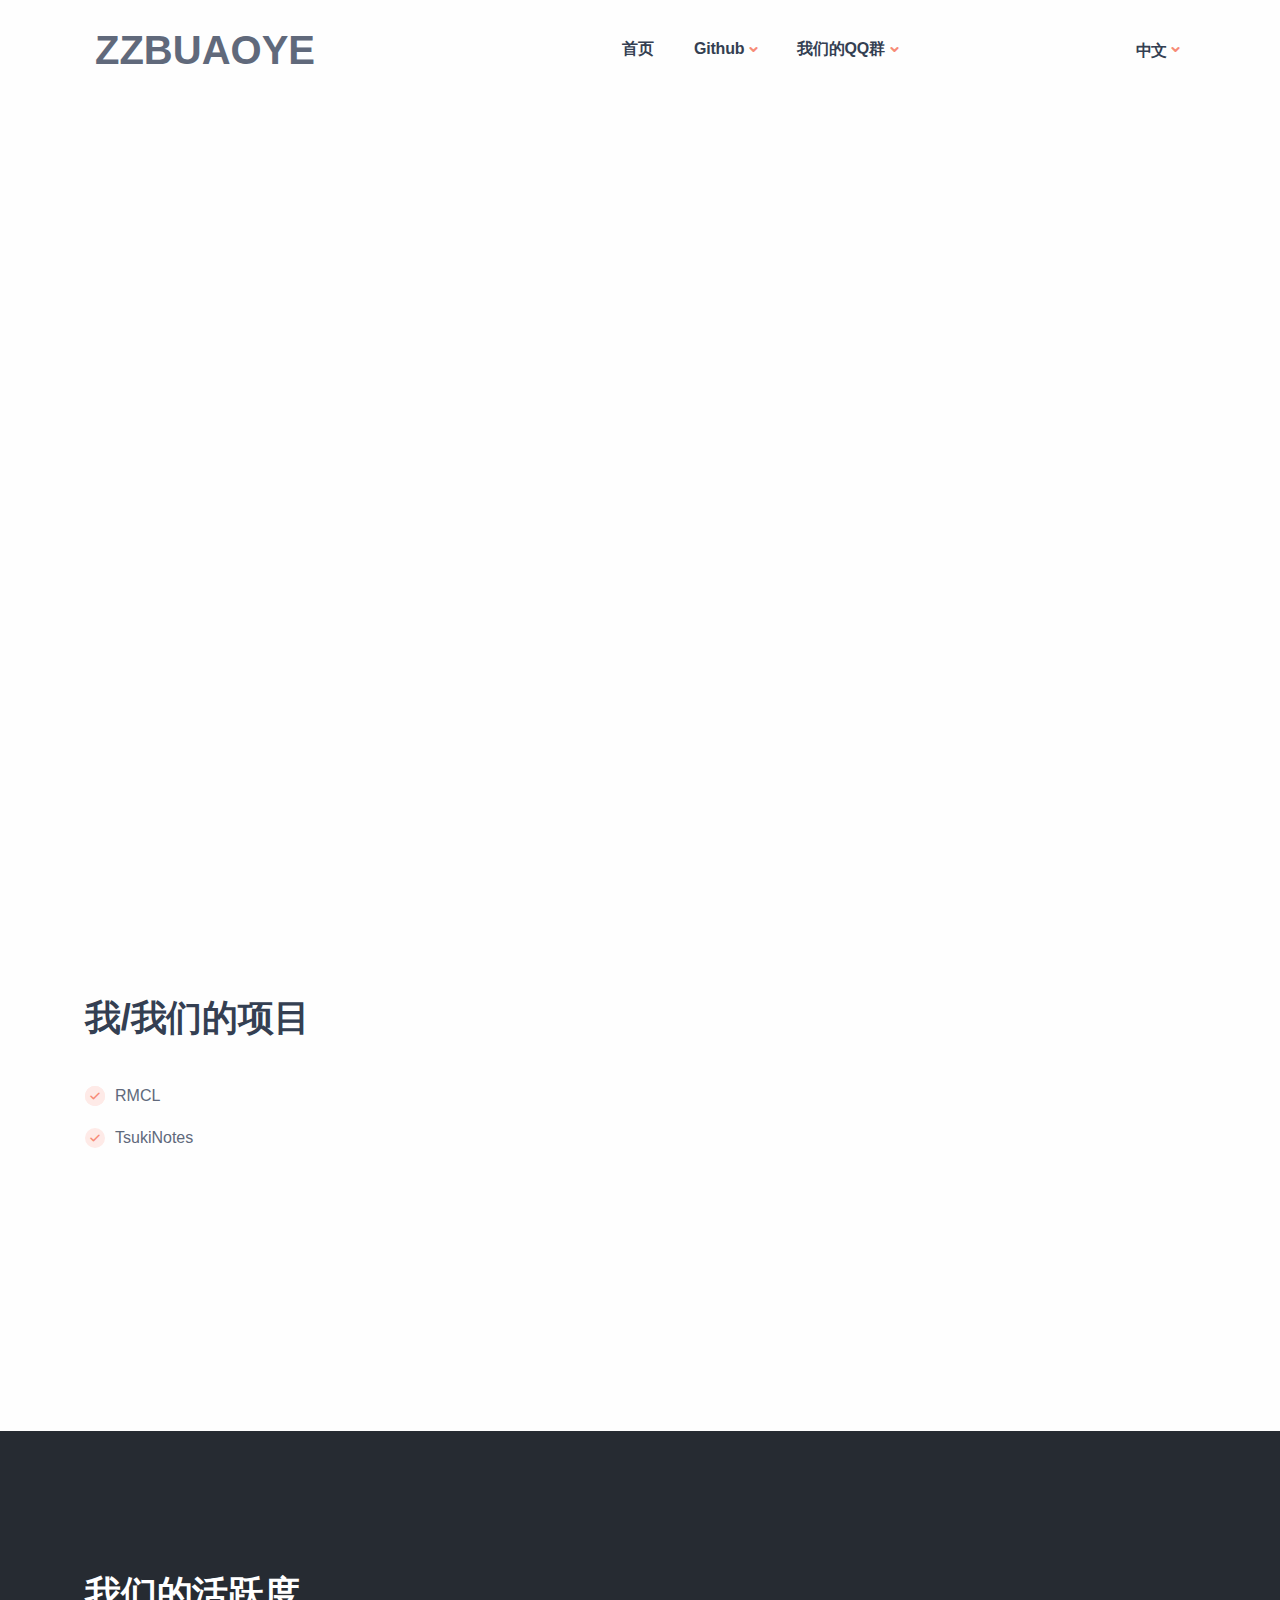
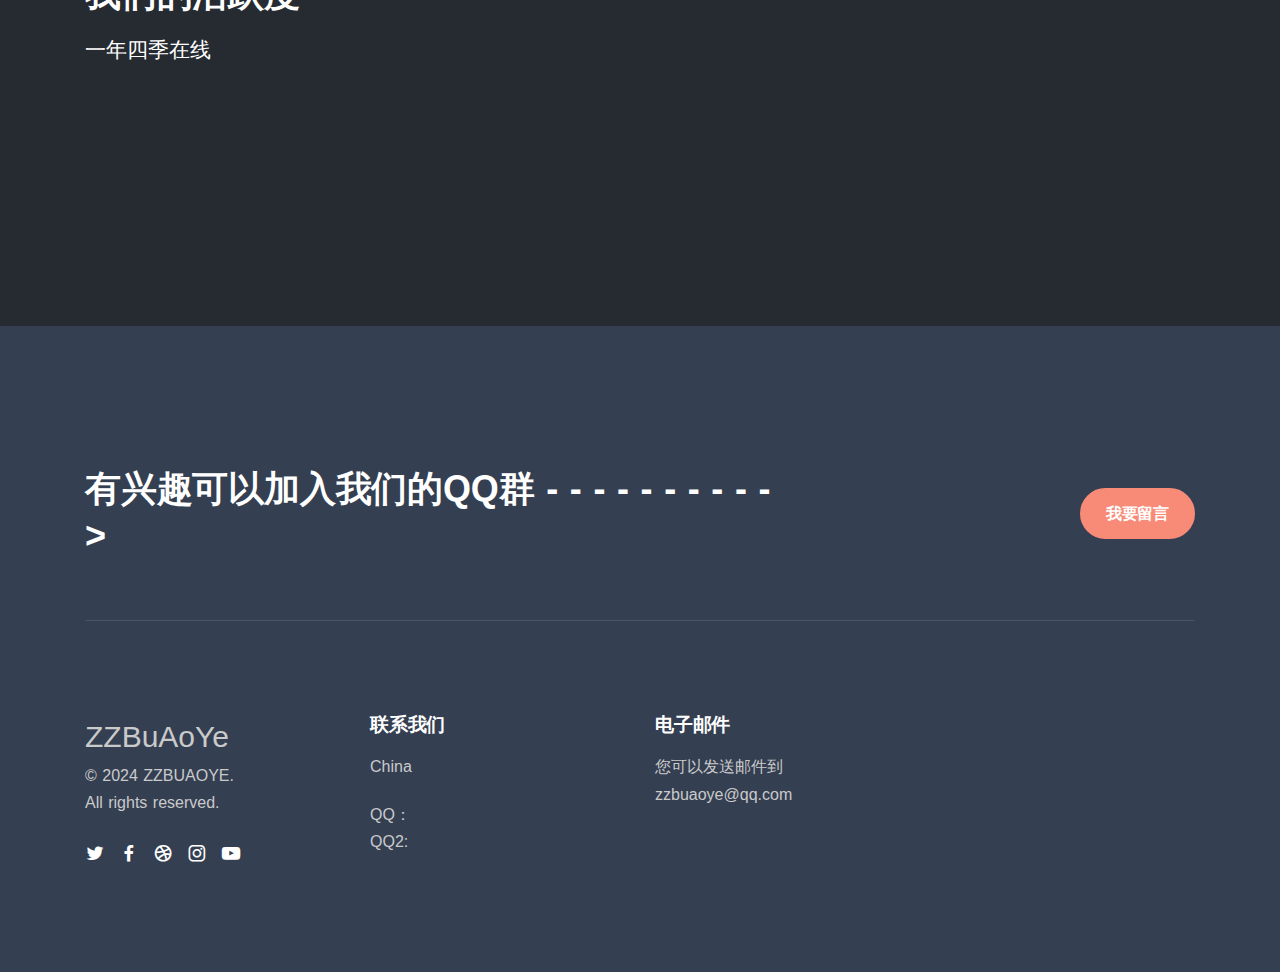
==== index.html @ 54d49809 "更新 index.html" ====
<!DOCTYPE html><html lang='en'><head><meta charset='utf-8'><title>ZZBuAoYe</title></head><body><div><style>* { box-sizing: border-box; } body {margin: 0;}#ifbse1{font-size:40px;}*{box-sizing:border-box;}body{margin-top:0px;margin-right:0px;margin-bottom:0px;margin-left:0px;font-family:-apple-system, BlinkMacSystemFont, "Helvetica Neue", Helvetica, Roboto, Arial, "PingFang SC", "Hiragino Sans GB", "Microsoft Yahei", "Microsoft Jhenghei", sans-serif;}.logo path{pointer-events:none;fill:none;stroke-linecap:round;stroke-width:7;stroke:rgb(255, 255, 255);}.wechat-group img{max-width:220px;height:auto;border-top-left-radius:8px;border-top-right-radius:8px;border-bottom-right-radius:8px;border-bottom-left-radius:8px;margin-top:0px;margin-right:auto;margin-bottom:0px;margin-left:auto;width:100%;}.welcome-img img{width:100%;}.c50695{padding:10px;}.c52320{padding:10px;}.c52478{font-size:30px;}</style><div><link rel="preload" href="fonts/Unicons.woff2" as="font" type="font/woff2" crossorigin=""/><nav id="sticky-navbar" class="navbar navbar-expand-lg center-nav transparent navbar-light navbar-clone fixed"><!-- /.container --></nav><link rel="stylesheet" href="css/plugins.css"/><link rel="stylesheet" href="css/style.css"/><link rel="stylesheet" href="css/orange.css"/><link rel="preload" href="css/thicccboi.css" as="style"/><div class="content-wrapper"><header class="wrapper bg-light"><nav class="navbar navbar-expand-lg center-nav transparent navbar-light"><div class="container flex-lg-row flex-nowrap align-items-center"><div id="ij0fgn" class="c50695"><b><span id="ifbse1">ZZBUAOYE</span></b></div><div class="navbar-brand w-100"><a href="https://htmlpage.cn"></a></div><div class="navbar-collapse offcanvas offcanvas-nav offcanvas-start"><div class="offcanvas-header d-lg-none"><h3 class="text-white fs-30 mb-0">HTMLPAGE.CN</h3><button type="button" data-bs-dismiss="offcanvas" aria-label="Close" class="btn-close btn-close-white">Send</button></div><div class="offcanvas-body ms-lg-auto d-flex flex-column h-100"><ul class="navbar-nav"><li class="nav-item"><a href="https://rmcl.zzbuaoye.us.kg" class="nav-link">首页</a></li><li class="nav-item dropdown"><a href="#" data-bs-toggle="dropdown" class="nav-link dropdown-toggle">Github</a><ul class="dropdown-menu"><li class="dropdown dropdown-submenu dropend"></li><li class="dropdown dropdown-submenu dropend"></li><li class="nav-item"><a href="https://github.com/buaoyezz/" target="_blank" class="dropdown-item">去我的主页</a></li></ul></li><li class="nav-item dropdown"></li><li class="nav-item dropdown"><a href="#" data-bs-toggle="dropdown" class="nav-link dropdown-toggle">我们的QQ群</a><ul class="dropdown-menu"><li class="nav-item"><a href="./qq.e" class="dropdown-item">没建</a></li><li class="nav-item"><a href="./blog2.html" class="dropdown-item">QQ2【没建】</a></li><li class="dropdown dropdown-submenu dropend"></li></ul></li></ul><!-- /.navbar-nav --><div class="offcanvas-footer d-lg-none"><div><a href="" class="link-inverse"></a><br/> <br/><nav class="nav social social-white mt-4"><a href="#"><i class="uil uil-twitter"></i></a><a href="#"><i class="uil uil-facebook-f"></i></a><a href="#"><i class="uil uil-dribbble"></i></a><a href="#"><i class="uil uil-instagram"></i></a><a href="#"><i class="uil uil-youtube"></i></a></nav><!-- /.social --></div></div><!-- /.offcanvas-footer --></div><!-- /.offcanvas-body --></div><!-- /.navbar-collapse --><div class="navbar-other w-100 d-flex ms-auto"><ul class="navbar-nav flex-row align-items-center ms-auto"><li class="nav-item dropdown language-select text-uppercase"><a href="#" role="button" data-bs-toggle="dropdown" aria-haspopup="true" aria-expanded="false" class="nav-link dropdown-item dropdown-toggle">中文</a></li><li class="nav-item d-none d-md-block"></li></ul><!-- /.navbar-nav --></div><!-- /.navbar-other --></div><!-- /.container --></nav><!-- /.navbar --></header><!-- /header --><section class="wrapper bg-light"><div class="container pt-11 pt-md-13 pb-11 pb-md-19 pb-lg-22 text-center"><div class="row"><div data-cues="slideInDown" data-group="page-title" class="col-lg-8 col-xl-7 col-xxl-6 mx-auto"><h1 class="display-1 fs-60 mb-4 px-md-15 px-lg-0"><span class="underline-3 style-3 primary">ZZBuAoYe</span></h1><p class="lead fs-24 lh-sm mb-7 mx-md-13 mx-lg-10">Powered By ZZBuAoYe</p><div><a href="" class="btn btn-lg btn-primary rounded mb-5">Get Start</a></div><a href="https://rmcl.zzbuaoye.us.kg/rmcl/" class="btn btn-lg btn-primary rounded mb-5">前往RMCL官网</a></div><!-- /column --></div><div class="row"><div class="col-md-10 col-lg-8 col-xl-7 col-xxl-6 mx-auto text-center"><h3 class="display-4 text-white mb-10"></h3></div><!-- /column --></div><!-- /.row --></div><section class="wrapper bg-dark"><!-- /.container --></section><!-- /.container --></section><!-- /section --><!-- /section --><section class="wrapper bg-light"><div class="container py-14 py-md-17"><div class="row gx-lg-8 gx-xl-12 gy-10 align-items-center mb-14 mb-md-17"><div class="col-lg-6 order-lg-2"><div class="row gx-md-5 gy-5 position-relative"><div class="col-5"></div><!-- /column --><div class="col-7"></div><!-- /column --></div><!-- /.row --></div><!--/column --><div class="col-lg-6"><h3 class="display-4 mb-5">我/我们的项目</h3><p class="mb-5"></p><div class="row gy-3"><div class="col-xl-6"><ul class="icon-list bullet-bg bullet-soft-primary mb-0"><li><span><i class="uil uil-check"></i></span><span></span></li><div class="col-xl-6"><ul class="icon-list bullet-bg bullet-soft-primary mb-0"><li><span><i class="uil uil-check"></i></span></li><li class="mt-3"><span><i class="uil uil-check"></i></span><span>RMCL</span></li></ul></div><li class="mt-3"><span><i class="uil uil-check"></i></span><span>TsukiNotes</span></li></ul></div><!--/column --><!--/column --></div><!--/.row --></div><!--/column --></div><!--/.row --><!--/.row --></div><!-- /.container --></section><!-- /section --><section class="wrapper bg-dark"><div class="container py-14 pt-md-17 pb-md-21"><div class="row gx-lg-8 gx-xl-12 gy-10 gy-lg-0 mb-2 text-white align-items-center"><div class="col-lg-4"><h3 class="display-4 text-white mb-3 pe-xxl-15">我们的活跃度</h3><p class="lead fs-lg mb-0 pe-xxl-10">一年四季在线</p></div><!-- /column --><div class="col-lg-8 mt-lg-2"><!--/.row --></div><!-- /column --></div><!-- /.row --></div><!-- /.container --></section><!-- /section --><section class="wrapper bg-light"><!-- /.container --></section><!-- /section --></div><!-- /.content-wrapper --><footer class="bg-navy text-inverse"><div class="container pt-15 pt-md-17 pb-13 pb-md-15"><div class="d-lg-flex flex-row align-items-lg-center"><h3 class="display-4 mb-6 mb-lg-0 pe-lg-20 pe-xl-22 pe-xxl-25 text-white">有兴趣可以加入我们的QQ群 - - - - - - - - - - &gt;</h3><a href="#" class="btn btn-primary rounded-pill mb-0 text-nowrap">我要留言</a></div><!--/div --><hr class="mt-11 mb-12"/><div id="iqai4n" class="c52320"><b></b></div><div class="row gy-6 gy-lg-0"><div class="col-md-4 col-lg-3"><span class="c52478">ZZBuAoYe</span><div class="widget"><p class="mb-4">© 2024 ZZBUAOYE.<br class="d-none d-lg-block"/>All rights reserved.</p><nav class="nav social social-white"><a href="#"><i class="uil uil-twitter"></i></a><a href="#"><i class="uil uil-facebook-f"></i></a><a href="#"><i class="uil uil-dribbble"></i></a><a href="#"><i class="uil uil-instagram"></i></a><a href="#"><i class="uil uil-youtube"></i></a></nav><!-- /.social --></div><!-- /.widget --></div><!-- /column --><div class="col-md-4 col-lg-3"><div class="widget"><h4 class="widget-title text-white mb-3">联系我们</h4><address class="pe-xl-15 pe-xxl-17">China</address>QQ：<br/>QQ2:</div><!-- /.widget --></div><!-- /column --><!-- /column --><div class="col-md-12 col-lg-3"><div class="widget"><h4 class="widget-title text-white mb-3">电子邮件</h4><p class="mb-5">您可以发送邮件到zzbuaoye@qq.com<br/></p><!-- /.newsletter-wrapper --></div><!-- /.widget --></div><!-- /column --></div><!--/.row --></div><!-- /.container --></footer><script src="js/plugins.js"></script><script src="js/theme.js"></script></div></div></body></html>
---- css/plugins.css ----
@charset "UTF-8";/*!
 * animate.css - https://animate.style/
 * Version - 4.1.1
 * Licensed under the MIT license - http://opensource.org/licenses/MIT
 *
 * Copyright (c) 2020 Animate.css
 */:root{--animate-duration:1s;--animate-delay:1s;--animate-repeat:1}.animate__animated{-webkit-animation-duration:1s;animation-duration:1s;-webkit-animation-duration:var(--animate-duration);animation-duration:var(--animate-duration);-webkit-animation-fill-mode:both;animation-fill-mode:both}.animate__animated.animate__infinite{-webkit-animation-iteration-count:infinite;animation-iteration-count:infinite}.animate__animated.animate__repeat-1{-webkit-animation-iteration-count:1;animation-iteration-count:1;-webkit-animation-iteration-count:var(--animate-repeat);animation-iteration-count:var(--animate-repeat)}.animate__animated.animate__repeat-2{-webkit-animation-iteration-count:2;animation-iteration-count:2;-webkit-animation-iteration-count:calc(var(--animate-repeat)*2);animation-iteration-count:calc(var(--animate-repeat)*2)}.animate__animated.animate__repeat-3{-webkit-animation-iteration-count:3;animation-iteration-count:3;-webkit-animation-iteration-count:calc(var(--animate-repeat)*3);animation-iteration-count:calc(var(--animate-repeat)*3)}.animate__animated.animate__delay-1s{-webkit-animation-delay:1s;animation-delay:1s;-webkit-animation-delay:var(--animate-delay);animation-delay:var(--animate-delay)}.animate__animated.animate__delay-2s{-webkit-animation-delay:2s;animation-delay:2s;-webkit-animation-delay:calc(var(--animate-delay)*2);animation-delay:calc(var(--animate-delay)*2)}.animate__animated.animate__delay-3s{-webkit-animation-delay:3s;animation-delay:3s;-webkit-animation-delay:calc(var(--animate-delay)*3);animation-delay:calc(var(--animate-delay)*3)}.animate__animated.animate__delay-4s{-webkit-animation-delay:4s;animation-delay:4s;-webkit-animation-delay:calc(var(--animate-delay)*4);animation-delay:calc(var(--animate-delay)*4)}.animate__animated.animate__delay-5s{-webkit-animation-delay:5s;animation-delay:5s;-webkit-animation-delay:calc(var(--animate-delay)*5);animation-delay:calc(var(--animate-delay)*5)}.animate__animated.animate__faster{-webkit-animation-duration:.5s;animation-duration:.5s;-webkit-animation-duration:calc(var(--animate-duration)/2);animation-duration:calc(var(--animate-duration)/2)}.animate__animated.animate__fast{-webkit-animation-duration:.8s;animation-duration:.8s;-webkit-animation-duration:calc(var(--animate-duration)*.8);animation-duration:calc(var(--animate-duration)*.8)}.animate__animated.animate__slow{-webkit-animation-duration:2s;animation-duration:2s;-webkit-animation-duration:calc(var(--animate-duration)*2);animation-duration:calc(var(--animate-duration)*2)}.animate__animated.animate__slower{-webkit-animation-duration:3s;animation-duration:3s;-webkit-animation-duration:calc(var(--animate-duration)*3);animation-duration:calc(var(--animate-duration)*3)}@media (prefers-reduced-motion:reduce),print{.animate__animated{-webkit-animation-duration:1ms!important;animation-duration:1ms!important;-webkit-transition-duration:1ms!important;transition-duration:1ms!important;-webkit-animation-iteration-count:1!important;animation-iteration-count:1!important}.animate__animated[class*=Out]{opacity:0}}@-webkit-keyframes bounce{0%,20%,53%,to{-webkit-animation-timing-function:cubic-bezier(.215,.61,.355,1);animation-timing-function:cubic-bezier(.215,.61,.355,1);-webkit-transform:translateZ(0);transform:translateZ(0)}40%,43%{-webkit-animation-timing-function:cubic-bezier(.755,.05,.855,.06);animation-timing-function:cubic-bezier(.755,.05,.855,.06);-webkit-transform:translate3d(0,-30px,0) scaleY(1.1);transform:translate3d(0,-30px,0) scaleY(1.1)}70%{-webkit-animation-timing-function:cubic-bezier(.755,.05,.855,.06);animation-timing-function:cubic-bezier(.755,.05,.855,.06);-webkit-transform:translate3d(0,-15px,0) scaleY(1.05);transform:translate3d(0,-15px,0) scaleY(1.05)}80%{-webkit-transition-timing-function:cubic-bezier(.215,.61,.355,1);transition-timing-function:cubic-bezier(.215,.61,.355,1);-webkit-transform:translateZ(0) scaleY(.95);transform:translateZ(0) scaleY(.95)}90%{-webkit-transform:translate3d(0,-4px,0) scaleY(1.02);transform:translate3d(0,-4px,0) scaleY(1.02)}}@keyframes bounce{0%,20%,53%,to{-webkit-animation-timing-function:cubic-bezier(.215,.61,.355,1);animation-timing-function:cubic-bezier(.215,.61,.355,1);-webkit-transform:translateZ(0);transform:translateZ(0)}40%,43%{-webkit-animation-timing-function:cubic-bezier(.755,.05,.855,.06);animation-timing-function:cubic-bezier(.755,.05,.855,.06);-webkit-transform:translate3d(0,-30px,0) scaleY(1.1);transform:translate3d(0,-30px,0) scaleY(1.1)}70%{-webkit-animation-timing-function:cubic-bezier(.755,.05,.855,.06);animation-timing-function:cubic-bezier(.755,.05,.855,.06);-webkit-transform:translate3d(0,-15px,0) scaleY(1.05);transform:translate3d(0,-15px,0) scaleY(1.05)}80%{-webkit-transition-timing-function:cubic-bezier(.215,.61,.355,1);transition-timing-function:cubic-bezier(.215,.61,.355,1);-webkit-transform:translateZ(0) scaleY(.95);transform:translateZ(0) scaleY(.95)}90%{-webkit-transform:translate3d(0,-4px,0) scaleY(1.02);transform:translate3d(0,-4px,0) scaleY(1.02)}}.animate__bounce{-webkit-animation-name:bounce;animation-name:bounce;-webkit-transform-origin:center bottom;transform-origin:center bottom}@-webkit-keyframes flash{0%,50%,to{opacity:1}25%,75%{opacity:0}}@keyframes flash{0%,50%,to{opacity:1}25%,75%{opacity:0}}.animate__flash{-webkit-animation-name:flash;animation-name:flash}@-webkit-keyframes pulse{0%{-webkit-transform:scaleX(1);transform:scaleX(1)}50%{-webkit-transform:scale3d(1.05,1.05,1.05);transform:scale3d(1.05,1.05,1.05)}to{-webkit-transform:scaleX(1);transform:scaleX(1)}}@keyframes pulse{0%{-webkit-transform:scaleX(1);transform:scaleX(1)}50%{-webkit-transform:scale3d(1.05,1.05,1.05);transform:scale3d(1.05,1.05,1.05)}to{-webkit-transform:scaleX(1);transform:scaleX(1)}}.animate__pulse{-webkit-animation-name:pulse;animation-name:pulse;-webkit-animation-timing-function:ease-in-out;animation-timing-function:ease-in-out}@-webkit-keyframes rubberBand{0%{-webkit-transform:scaleX(1);transform:scaleX(1)}30%{-webkit-transform:scale3d(1.25,.75,1);transform:scale3d(1.25,.75,1)}40%{-webkit-transform:scale3d(.75,1.25,1);transform:scale3d(.75,1.25,1)}50%{-webkit-transform:scale3d(1.15,.85,1);transform:scale3d(1.15,.85,1)}65%{-webkit-transform:scale3d(.95,1.05,1);transform:scale3d(.95,1.05,1)}75%{-webkit-transform:scale3d(1.05,.95,1);transform:scale3d(1.05,.95,1)}to{-webkit-transform:scaleX(1);transform:scaleX(1)}}@keyframes rubberBand{0%{-webkit-transform:scaleX(1);transform:scaleX(1)}30%{-webkit-transform:scale3d(1.25,.75,1);transform:scale3d(1.25,.75,1)}40%{-webkit-transform:scale3d(.75,1.25,1);transform:scale3d(.75,1.25,1)}50%{-webkit-transform:scale3d(1.15,.85,1);transform:scale3d(1.15,.85,1)}65%{-webkit-transform:scale3d(.95,1.05,1);transform:scale3d(.95,1.05,1)}75%{-webkit-transform:scale3d(1.05,.95,1);transform:scale3d(1.05,.95,1)}to{-webkit-transform:scaleX(1);transform:scaleX(1)}}.animate__rubberBand{-webkit-animation-name:rubberBand;animation-name:rubberBand}@-webkit-keyframes shakeX{0%,to{-webkit-transform:translateZ(0);transform:translateZ(0)}10%,30%,50%,70%,90%{-webkit-transform:translate3d(-10px,0,0);transform:translate3d(-10px,0,0)}20%,40%,60%,80%{-webkit-transform:translate3d(10px,0,0);transform:translate3d(10px,0,0)}}@keyframes shakeX{0%,to{-webkit-transform:translateZ(0);transform:translateZ(0)}10%,30%,50%,70%,90%{-webkit-transform:translate3d(-10px,0,0);transform:translate3d(-10px,0,0)}20%,40%,60%,80%{-webkit-transform:translate3d(10px,0,0);transform:translate3d(10px,0,0)}}.animate__shakeX{-webkit-animation-name:shakeX;animation-name:shakeX}@-webkit-keyframes shakeY{0%,to{-webkit-transform:translateZ(0);transform:translateZ(0)}10%,30%,50%,70%,90%{-webkit-transform:translate3d(0,-10px,0);transform:translate3d(0,-10px,0)}20%,40%,60%,80%{-webkit-transform:translate3d(0,10px,0);transform:translate3d(0,10px,0)}}@keyframes shakeY{0%,to{-webkit-transform:translateZ(0);transform:translateZ(0)}10%,30%,50%,70%,90%{-webkit-transform:translate3d(0,-10px,0);transform:translate3d(0,-10px,0)}20%,40%,60%,80%{-webkit-transform:translate3d(0,10px,0);transform:translate3d(0,10px,0)}}.animate__shakeY{-webkit-animation-name:shakeY;animation-name:shakeY}@-webkit-keyframes headShake{0%{-webkit-transform:translateX(0);transform:translateX(0)}6.5%{-webkit-transform:translateX(-6px) rotateY(-9deg);transform:translateX(-6px) rotateY(-9deg)}18.5%{-webkit-transform:translateX(5px) rotateY(7deg);transform:translateX(5px) rotateY(7deg)}31.5%{-webkit-transform:translateX(-3px) rotateY(-5deg);transform:translateX(-3px) rotateY(-5deg)}43.5%{-webkit-transform:translateX(2px) rotateY(3deg);transform:translateX(2px) rotateY(3deg)}50%{-webkit-transform:translateX(0);transform:translateX(0)}}@keyframes headShake{0%{-webkit-transform:translateX(0);transform:translateX(0)}6.5%{-webkit-transform:translateX(-6px) rotateY(-9deg);transform:translateX(-6px) rotateY(-9deg)}18.5%{-webkit-transform:translateX(5px) rotateY(7deg);transform:translateX(5px) rotateY(7deg)}31.5%{-webkit-transform:translateX(-3px) rotateY(-5deg);transform:translateX(-3px) rotateY(-5deg)}43.5%{-webkit-transform:translateX(2px) rotateY(3deg);transform:translateX(2px) rotateY(3deg)}50%{-webkit-transform:translateX(0);transform:translateX(0)}}.animate__headShake{-webkit-animation-timing-function:ease-in-out;animation-timing-function:ease-in-out;-webkit-animation-name:headShake;animation-name:headShake}@-webkit-keyframes swing{20%{-webkit-transform:rotate(15deg);transform:rotate(15deg)}40%{-webkit-transform:rotate(-10deg);transform:rotate(-10deg)}60%{-webkit-transform:rotate(5deg);transform:rotate(5deg)}80%{-webkit-transform:rotate(-5deg);transform:rotate(-5deg)}to{-webkit-transform:rotate(0);transform:rotate(0)}}@keyframes swing{20%{-webkit-transform:rotate(15deg);transform:rotate(15deg)}40%{-webkit-transform:rotate(-10deg);transform:rotate(-10deg)}60%{-webkit-transform:rotate(5deg);transform:rotate(5deg)}80%{-webkit-transform:rotate(-5deg);transform:rotate(-5deg)}to{-webkit-transform:rotate(0);transform:rotate(0)}}.animate__swing{-webkit-transform-origin:top center;transform-origin:top center;-webkit-animation-name:swing;animation-name:swing}@-webkit-keyframes tada{0%{-webkit-transform:scaleX(1);transform:scaleX(1)}10%,20%{-webkit-transform:scale3d(.9,.9,.9) rotate(-3deg);transform:scale3d(.9,.9,.9) rotate(-3deg)}30%,50%,70%,90%{-webkit-transform:scale3d(1.1,1.1,1.1) rotate(3deg);transform:scale3d(1.1,1.1,1.1) rotate(3deg)}40%,60%,80%{-webkit-transform:scale3d(1.1,1.1,1.1) rotate(-3deg);transform:scale3d(1.1,1.1,1.1) rotate(-3deg)}to{-webkit-transform:scaleX(1);transform:scaleX(1)}}@keyframes tada{0%{-webkit-transform:scaleX(1);transform:scaleX(1)}10%,20%{-webkit-transform:scale3d(.9,.9,.9) rotate(-3deg);transform:scale3d(.9,.9,.9) rotate(-3deg)}30%,50%,70%,90%{-webkit-transform:scale3d(1.1,1.1,1.1) rotate(3deg);transform:scale3d(1.1,1.1,1.1) rotate(3deg)}40%,60%,80%{-webkit-transform:scale3d(1.1,1.1,1.1) rotate(-3deg);transform:scale3d(1.1,1.1,1.1) rotate(-3deg)}to{-webkit-transform:scaleX(1);transform:scaleX(1)}}.animate__tada{-webkit-animation-name:tada;animation-name:tada}@-webkit-keyframes wobble{0%{-webkit-transform:translateZ(0);transform:translateZ(0)}15%{-webkit-transform:translate3d(-25%,0,0) rotate(-5deg);transform:translate3d(-25%,0,0) rotate(-5deg)}30%{-webkit-transform:translate3d(20%,0,0) rotate(3deg);transform:translate3d(20%,0,0) rotate(3deg)}45%{-webkit-transform:translate3d(-15%,0,0) rotate(-3deg);transform:translate3d(-15%,0,0) rotate(-3deg)}60%{-webkit-transform:translate3d(10%,0,0) rotate(2deg);transform:translate3d(10%,0,0) rotate(2deg)}75%{-webkit-transform:translate3d(-5%,0,0) rotate(-1deg);transform:translate3d(-5%,0,0) rotate(-1deg)}to{-webkit-transform:translateZ(0);transform:translateZ(0)}}@keyframes wobble{0%{-webkit-transform:translateZ(0);transform:translateZ(0)}15%{-webkit-transform:translate3d(-25%,0,0) rotate(-5deg);transform:translate3d(-25%,0,0) rotate(-5deg)}30%{-webkit-transform:translate3d(20%,0,0) rotate(3deg);transform:translate3d(20%,0,0) rotate(3deg)}45%{-webkit-transform:translate3d(-15%,0,0) rotate(-3deg);transform:translate3d(-15%,0,0) rotate(-3deg)}60%{-webkit-transform:translate3d(10%,0,0) rotate(2deg);transform:translate3d(10%,0,0) rotate(2deg)}75%{-webkit-transform:translate3d(-5%,0,0) rotate(-1deg);transform:translate3d(-5%,0,0) rotate(-1deg)}to{-webkit-transform:translateZ(0);transform:translateZ(0)}}.animate__wobble{-webkit-animation-name:wobble;animation-name:wobble}@-webkit-keyframes jello{0%,11.1%,to{-webkit-transform:translateZ(0);transform:translateZ(0)}22.2%{-webkit-transform:skewX(-12.5deg) skewY(-12.5deg);transform:skewX(-12.5deg) skewY(-12.5deg)}33.3%{-webkit-transform:skewX(6.25deg) skewY(6.25deg);transform:skewX(6.25deg) skewY(6.25deg)}44.4%{-webkit-transform:skewX(-3.125deg) skewY(-3.125deg);transform:skewX(-3.125deg) skewY(-3.125deg)}55.5%{-webkit-transform:skewX(1.5625deg) skewY(1.5625deg);transform:skewX(1.5625deg) skewY(1.5625deg)}66.6%{-webkit-transform:skewX(-.78125deg) skewY(-.78125deg);transform:skewX(-.78125deg) skewY(-.78125deg)}77.7%{-webkit-transform:skewX(.390625deg) skewY(.390625deg);transform:skewX(.390625deg) skewY(.390625deg)}88.8%{-webkit-transform:skewX(-.1953125deg) skewY(-.1953125deg);transform:skewX(-.1953125deg) skewY(-.1953125deg)}}@keyframes jello{0%,11.1%,to{-webkit-transform:translateZ(0);transform:translateZ(0)}22.2%{-webkit-transform:skewX(-12.5deg) skewY(-12.5deg);transform:skewX(-12.5deg) skewY(-12.5deg)}33.3%{-webkit-transform:skewX(6.25deg) skewY(6.25deg);transform:skewX(6.25deg) skewY(6.25deg)}44.4%{-webkit-transform:skewX(-3.125deg) skewY(-3.125deg);transform:skewX(-3.125deg) skewY(-3.125deg)}55.5%{-webkit-transform:skewX(1.5625deg) skewY(1.5625deg);transform:skewX(1.5625deg) skewY(1.5625deg)}66.6%{-webkit-transform:skewX(-.78125deg) skewY(-.78125deg);transform:skewX(-.78125deg) skewY(-.78125deg)}77.7%{-webkit-transform:skewX(.390625deg) skewY(.390625deg);transform:skewX(.390625deg) skewY(.390625deg)}88.8%{-webkit-transform:skewX(-.1953125deg) skewY(-.1953125deg);transform:skewX(-.1953125deg) skewY(-.1953125deg)}}.animate__jello{-webkit-animation-name:jello;animation-name:jello;-webkit-transform-origin:center;transform-origin:center}@-webkit-keyframes heartBeat{0%{-webkit-transform:scale(1);transform:scale(1)}14%{-webkit-transform:scale(1.3);transform:scale(1.3)}28%{-webkit-transform:scale(1);transform:scale(1)}42%{-webkit-transform:scale(1.3);transform:scale(1.3)}70%{-webkit-transform:scale(1);transform:scale(1)}}@keyframes heartBeat{0%{-webkit-transform:scale(1);transform:scale(1)}14%{-webkit-transform:scale(1.3);transform:scale(1.3)}28%{-webkit-transform:scale(1);transform:scale(1)}42%{-webkit-transform:scale(1.3);transform:scale(1.3)}70%{-webkit-transform:scale(1);transform:scale(1)}}.animate__heartBeat{-webkit-animation-name:heartBeat;animation-name:heartBeat;-webkit-animation-duration:1.3s;animation-duration:1.3s;-webkit-animation-duration:calc(var(--animate-duration)*1.3);animation-duration:calc(var(--animate-duration)*1.3);-webkit-animation-timing-function:ease-in-out;animation-timing-function:ease-in-out}@-webkit-keyframes backInDown{0%{-webkit-transform:translateY(-1200px) scale(.7);transform:translateY(-1200px) scale(.7);opacity:.7}80%{-webkit-transform:translateY(0) scale(.7);transform:translateY(0) scale(.7);opacity:.7}to{-webkit-transform:scale(1);transform:scale(1);opacity:1}}@keyframes backInDown{0%{-webkit-transform:translateY(-1200px) scale(.7);transform:translateY(-1200px) scale(.7);opacity:.7}80%{-webkit-transform:translateY(0) scale(.7);transform:translateY(0) scale(.7);opacity:.7}to{-webkit-transform:scale(1);transform:scale(1);opacity:1}}.animate__backInDown{-webkit-animation-name:backInDown;animation-name:backInDown}@-webkit-keyframes backInLeft{0%{-webkit-transform:translateX(-2000px) scale(.7);transform:translateX(-2000px) scale(.7);opacity:.7}80%{-webkit-transform:translateX(0) scale(.7);transform:translateX(0) scale(.7);opacity:.7}to{-webkit-transform:scale(1);transform:scale(1);opacity:1}}@keyframes backInLeft{0%{-webkit-transform:translateX(-2000px) scale(.7);transform:translateX(-2000px) scale(.7);opacity:.7}80%{-webkit-transform:translateX(0) scale(.7);transform:translateX(0) scale(.7);opacity:.7}to{-webkit-transform:scale(1);transform:scale(1);opacity:1}}.animate__backInLeft{-webkit-animation-name:backInLeft;animation-name:backInLeft}@-webkit-keyframes backInRight{0%{-webkit-transform:translateX(2000px) scale(.7);transform:translateX(2000px) scale(.7);opacity:.7}80%{-webkit-transform:translateX(0) scale(.7);transform:translateX(0) scale(.7);opacity:.7}to{-webkit-transform:scale(1);transform:scale(1);opacity:1}}@keyframes backInRight{0%{-webkit-transform:translateX(2000px) scale(.7);transform:translateX(2000px) scale(.7);opacity:.7}80%{-webkit-transform:translateX(0) scale(.7);transform:translateX(0) scale(.7);opacity:.7}to{-webkit-transform:scale(1);transform:scale(1);opacity:1}}.animate__backInRight{-webkit-animation-name:backInRight;animation-name:backInRight}@-webkit-keyframes backInUp{0%{-webkit-transform:translateY(1200px) scale(.7);transform:translateY(1200px) scale(.7);opacity:.7}80%{-webkit-transform:translateY(0) scale(.7);transform:translateY(0) scale(.7);opacity:.7}to{-webkit-transform:scale(1);transform:scale(1);opacity:1}}@keyframes backInUp{0%{-webkit-transform:translateY(1200px) scale(.7);transform:translateY(1200px) scale(.7);opacity:.7}80%{-webkit-transform:translateY(0) scale(.7);transform:translateY(0) scale(.7);opacity:.7}to{-webkit-transform:scale(1);transform:scale(1);opacity:1}}.animate__backInUp{-webkit-animation-name:backInUp;animation-name:backInUp}@-webkit-keyframes backOutDown{0%{-webkit-transform:scale(1);transform:scale(1);opacity:1}20%{-webkit-transform:translateY(0) scale(.7);transform:translateY(0) scale(.7);opacity:.7}to{-webkit-transform:translateY(700px) scale(.7);transform:translateY(700px) scale(.7);opacity:.7}}@keyframes backOutDown{0%{-webkit-transform:scale(1);transform:scale(1);opacity:1}20%{-webkit-transform:translateY(0) scale(.7);transform:translateY(0) scale(.7);opacity:.7}to{-webkit-transform:translateY(700px) scale(.7);transform:translateY(700px) scale(.7);opacity:.7}}.animate__backOutDown{-webkit-animation-name:backOutDown;animation-name:backOutDown}@-webkit-keyframes backOutLeft{0%{-webkit-transform:scale(1);transform:scale(1);opacity:1}20%{-webkit-transform:translateX(0) scale(.7);transform:translateX(0) scale(.7);opacity:.7}to{-webkit-transform:translateX(-2000px) scale(.7);transform:translateX(-2000px) scale(.7);opacity:.7}}@keyframes backOutLeft{0%{-webkit-transform:scale(1);transform:scale(1);opacity:1}20%{-webkit-transform:translateX(0) scale(.7);transform:translateX(0) scale(.7);opacity:.7}to{-webkit-transform:translateX(-2000px) scale(.7);transform:translateX(-2000px) scale(.7);opacity:.7}}.animate__backOutLeft{-webkit-animation-name:backOutLeft;animation-name:backOutLeft}@-webkit-keyframes backOutRight{0%{-webkit-transform:scale(1);transform:scale(1);opacity:1}20%{-webkit-transform:translateX(0) scale(.7);transform:translateX(0) scale(.7);opacity:.7}to{-webkit-transform:translateX(2000px) scale(.7);transform:translateX(2000px) scale(.7);opacity:.7}}@keyframes backOutRight{0%{-webkit-transform:scale(1);transform:scale(1);opacity:1}20%{-webkit-transform:translateX(0) scale(.7);transform:translateX(0) scale(.7);opacity:.7}to{-webkit-transform:translateX(2000px) scale(.7);transform:translateX(2000px) scale(.7);opacity:.7}}.animate__backOutRight{-webkit-animation-name:backOutRight;animation-name:backOutRight}@-webkit-keyframes backOutUp{0%{-webkit-transform:scale(1);transform:scale(1);opacity:1}20%{-webkit-transform:translateY(0) scale(.7);transform:translateY(0) scale(.7);opacity:.7}to{-webkit-transform:translateY(-700px) scale(.7);transform:translateY(-700px) scale(.7);opacity:.7}}@keyframes backOutUp{0%{-webkit-transform:scale(1);transform:scale(1);opacity:1}20%{-webkit-transform:translateY(0) scale(.7);transform:translateY(0) scale(.7);opacity:.7}to{-webkit-transform:translateY(-700px) scale(.7);transform:translateY(-700px) scale(.7);opacity:.7}}.animate__backOutUp{-webkit-animation-name:backOutUp;animation-name:backOutUp}@-webkit-keyframes bounceIn{0%,20%,40%,60%,80%,to{-webkit-animation-timing-function:cubic-bezier(.215,.61,.355,1);animation-timing-function:cubic-bezier(.215,.61,.355,1)}0%{opacity:0;-webkit-transform:scale3d(.3,.3,.3);transform:scale3d(.3,.3,.3)}20%{-webkit-transform:scale3d(1.1,1.1,1.1);transform:scale3d(1.1,1.1,1.1)}40%{-webkit-transform:scale3d(.9,.9,.9);transform:scale3d(.9,.9,.9)}60%{opacity:1;-webkit-transform:scale3d(1.03,1.03,1.03);transform:scale3d(1.03,1.03,1.03)}80%{-webkit-transform:scale3d(.97,.97,.97);transform:scale3d(.97,.97,.97)}to{opacity:1;-webkit-transform:scaleX(1);transform:scaleX(1)}}@keyframes bounceIn{0%,20%,40%,60%,80%,to{-webkit-animation-timing-function:cubic-bezier(.215,.61,.355,1);animation-timing-function:cubic-bezier(.215,.61,.355,1)}0%{opacity:0;-webkit-transform:scale3d(.3,.3,.3);transform:scale3d(.3,.3,.3)}20%{-webkit-transform:scale3d(1.1,1.1,1.1);transform:scale3d(1.1,1.1,1.1)}40%{-webkit-transform:scale3d(.9,.9,.9);transform:scale3d(.9,.9,.9)}60%{opacity:1;-webkit-transform:scale3d(1.03,1.03,1.03);transform:scale3d(1.03,1.03,1.03)}80%{-webkit-transform:scale3d(.97,.97,.97);transform:scale3d(.97,.97,.97)}to{opacity:1;-webkit-transform:scaleX(1);transform:scaleX(1)}}.animate__bounceIn{-webkit-animation-duration:.75s;animation-duration:.75s;-webkit-animation-duration:calc(var(--animate-duration)*.75);animation-duration:calc(var(--animate-duration)*.75);-webkit-animation-name:bounceIn;animation-name:bounceIn}@-webkit-keyframes bounceInDown{0%,60%,75%,90%,to{-webkit-animation-timing-function:cubic-bezier(.215,.61,.355,1);animation-timing-function:cubic-bezier(.215,.61,.355,1)}0%{opacity:0;-webkit-transform:translate3d(0,-3000px,0) scaleY(3);transform:translate3d(0,-3000px,0) scaleY(3)}60%{opacity:1;-webkit-transform:translate3d(0,25px,0) scaleY(.9);transform:translate3d(0,25px,0) scaleY(.9)}75%{-webkit-transform:translate3d(0,-10px,0) scaleY(.95);transform:translate3d(0,-10px,0) scaleY(.95)}90%{-webkit-transform:translate3d(0,5px,0) scaleY(.985);transform:translate3d(0,5px,0) scaleY(.985)}to{-webkit-transform:translateZ(0);transform:translateZ(0)}}@keyframes bounceInDown{0%,60%,75%,90%,to{-webkit-animation-timing-function:cubic-bezier(.215,.61,.355,1);animation-timing-function:cubic-bezier(.215,.61,.355,1)}0%{opacity:0;-webkit-transform:translate3d(0,-3000px,0) scaleY(3);transform:translate3d(0,-3000px,0) scaleY(3)}60%{opacity:1;-webkit-transform:translate3d(0,25px,0) scaleY(.9);transform:translate3d(0,25px,0) scaleY(.9)}75%{-webkit-transform:translate3d(0,-10px,0) scaleY(.95);transform:translate3d(0,-10px,0) scaleY(.95)}90%{-webkit-transform:translate3d(0,5px,0) scaleY(.985);transform:translate3d(0,5px,0) scaleY(.985)}to{-webkit-transform:translateZ(0);transform:translateZ(0)}}.animate__bounceInDown{-webkit-animation-name:bounceInDown;animation-name:bounceInDown}@-webkit-keyframes bounceInLeft{0%,60%,75%,90%,to{-webkit-animation-timing-function:cubic-bezier(.215,.61,.355,1);animation-timing-function:cubic-bezier(.215,.61,.355,1)}0%{opacity:0;-webkit-transform:translate3d(-3000px,0,0) scaleX(3);transform:translate3d(-3000px,0,0) scaleX(3)}60%{opacity:1;-webkit-transform:translate3d(25px,0,0) scaleX(1);transform:translate3d(25px,0,0) scaleX(1)}75%{-webkit-transform:translate3d(-10px,0,0) scaleX(.98);transform:translate3d(-10px,0,0) scaleX(.98)}90%{-webkit-transform:translate3d(5px,0,0) scaleX(.995);transform:translate3d(5px,0,0) scaleX(.995)}to{-webkit-transform:translateZ(0);transform:translateZ(0)}}@keyframes bounceInLeft{0%,60%,75%,90%,to{-webkit-animation-timing-function:cubic-bezier(.215,.61,.355,1);animation-timing-function:cubic-bezier(.215,.61,.355,1)}0%{opacity:0;-webkit-transform:translate3d(-3000px,0,0) scaleX(3);transform:translate3d(-3000px,0,0) scaleX(3)}60%{opacity:1;-webkit-transform:translate3d(25px,0,0) scaleX(1);transform:translate3d(25px,0,0) scaleX(1)}75%{-webkit-transform:translate3d(-10px,0,0) scaleX(.98);transform:translate3d(-10px,0,0) scaleX(.98)}90%{-webkit-transform:translate3d(5px,0,0) scaleX(.995);transform:translate3d(5px,0,0) scaleX(.995)}to{-webkit-transform:translateZ(0);transform:translateZ(0)}}.animate__bounceInLeft{-webkit-animation-name:bounceInLeft;animation-name:bounceInLeft}@-webkit-keyframes bounceInRight{0%,60%,75%,90%,to{-webkit-animation-timing-function:cubic-bezier(.215,.61,.355,1);animation-timing-function:cubic-bezier(.215,.61,.355,1)}0%{opacity:0;-webkit-transform:translate3d(3000px,0,0) scaleX(3);transform:translate3d(3000px,0,0) scaleX(3)}60%{opacity:1;-webkit-transform:translate3d(-25px,0,0) scaleX(1);transform:translate3d(-25px,0,0) scaleX(1)}75%{-webkit-transform:translate3d(10px,0,0) scaleX(.98);transform:translate3d(10px,0,0) scaleX(.98)}90%{-webkit-transform:translate3d(-5px,0,0) scaleX(.995);transform:translate3d(-5px,0,0) scaleX(.995)}to{-webkit-transform:translateZ(0);transform:translateZ(0)}}@keyframes bounceInRight{0%,60%,75%,90%,to{-webkit-animation-timing-function:cubic-bezier(.215,.61,.355,1);animation-timing-function:cubic-bezier(.215,.61,.355,1)}0%{opacity:0;-webkit-transform:translate3d(3000px,0,0) scaleX(3);transform:translate3d(3000px,0,0) scaleX(3)}60%{opacity:1;-webkit-transform:translate3d(-25px,0,0) scaleX(1);transform:translate3d(-25px,0,0) scaleX(1)}75%{-webkit-transform:translate3d(10px,0,0) scaleX(.98);transform:translate3d(10px,0,0) scaleX(.98)}90%{-webkit-transform:translate3d(-5px,0,0) scaleX(.995);transform:translate3d(-5px,0,0) scaleX(.995)}to{-webkit-transform:translateZ(0);transform:translateZ(0)}}.animate__bounceInRight{-webkit-animation-name:bounceInRight;animation-name:bounceInRight}@-webkit-keyframes bounceInUp{0%,60%,75%,90%,to{-webkit-animation-timing-function:cubic-bezier(.215,.61,.355,1);animation-timing-function:cubic-bezier(.215,.61,.355,1)}0%{opacity:0;-webkit-transform:translate3d(0,3000px,0) scaleY(5);transform:translate3d(0,3000px,0) scaleY(5)}60%{opacity:1;-webkit-transform:translate3d(0,-20px,0) scaleY(.9);transform:translate3d(0,-20px,0) scaleY(.9)}75%{-webkit-transform:translate3d(0,10px,0) scaleY(.95);transform:translate3d(0,10px,0) scaleY(.95)}90%{-webkit-transform:translate3d(0,-5px,0) scaleY(.985);transform:translate3d(0,-5px,0) scaleY(.985)}to{-webkit-transform:translateZ(0);transform:translateZ(0)}}@keyframes bounceInUp{0%,60%,75%,90%,to{-webkit-animation-timing-function:cubic-bezier(.215,.61,.355,1);animation-timing-function:cubic-bezier(.215,.61,.355,1)}0%{opacity:0;-webkit-transform:translate3d(0,3000px,0) scaleY(5);transform:translate3d(0,3000px,0) scaleY(5)}60%{opacity:1;-webkit-transform:translate3d(0,-20px,0) scaleY(.9);transform:translate3d(0,-20px,0) scaleY(.9)}75%{-webkit-transform:translate3d(0,10px,0) scaleY(.95);transform:translate3d(0,10px,0) scaleY(.95)}90%{-webkit-transform:translate3d(0,-5px,0) scaleY(.985);transform:translate3d(0,-5px,0) scaleY(.985)}to{-webkit-transform:translateZ(0);transform:translateZ(0)}}.animate__bounceInUp{-webkit-animation-name:bounceInUp;animation-name:bounceInUp}@-webkit-keyframes bounceOut{20%{-webkit-transform:scale3d(.9,.9,.9);transform:scale3d(.9,.9,.9)}50%,55%{opacity:1;-webkit-transform:scale3d(1.1,1.1,1.1);transform:scale3d(1.1,1.1,1.1)}to{opacity:0;-webkit-transform:scale3d(.3,.3,.3);transform:scale3d(.3,.3,.3)}}@keyframes bounceOut{20%{-webkit-transform:scale3d(.9,.9,.9);transform:scale3d(.9,.9,.9)}50%,55%{opacity:1;-webkit-transform:scale3d(1.1,1.1,1.1);transform:scale3d(1.1,1.1,1.1)}to{opacity:0;-webkit-transform:scale3d(.3,.3,.3);transform:scale3d(.3,.3,.3)}}.animate__bounceOut{-webkit-animation-duration:.75s;animation-duration:.75s;-webkit-animation-duration:calc(var(--animate-duration)*.75);animation-duration:calc(var(--animate-duration)*.75);-webkit-animation-name:bounceOut;animation-name:bounceOut}@-webkit-keyframes bounceOutDown{20%{-webkit-transform:translate3d(0,10px,0) scaleY(.985);transform:translate3d(0,10px,0) scaleY(.985)}40%,45%{opacity:1;-webkit-transform:translate3d(0,-20px,0) scaleY(.9);transform:translate3d(0,-20px,0) scaleY(.9)}to{opacity:0;-webkit-transform:translate3d(0,2000px,0) scaleY(3);transform:translate3d(0,2000px,0) scaleY(3)}}@keyframes bounceOutDown{20%{-webkit-transform:translate3d(0,10px,0) scaleY(.985);transform:translate3d(0,10px,0) scaleY(.985)}40%,45%{opacity:1;-webkit-transform:translate3d(0,-20px,0) scaleY(.9);transform:translate3d(0,-20px,0) scaleY(.9)}to{opacity:0;-webkit-transform:translate3d(0,2000px,0) scaleY(3);transform:translate3d(0,2000px,0) scaleY(3)}}.animate__bounceOutDown{-webkit-animation-name:bounceOutDown;animation-name:bounceOutDown}@-webkit-keyframes bounceOutLeft{20%{opacity:1;-webkit-transform:translate3d(20px,0,0) scaleX(.9);transform:translate3d(20px,0,0) scaleX(.9)}to{opacity:0;-webkit-transform:translate3d(-2000px,0,0) scaleX(2);transform:translate3d(-2000px,0,0) scaleX(2)}}@keyframes bounceOutLeft{20%{opacity:1;-webkit-transform:translate3d(20px,0,0) scaleX(.9);transform:translate3d(20px,0,0) scaleX(.9)}to{opacity:0;-webkit-transform:translate3d(-2000px,0,0) scaleX(2);transform:translate3d(-2000px,0,0) scaleX(2)}}.animate__bounceOutLeft{-webkit-animation-name:bounceOutLeft;animation-name:bounceOutLeft}@-webkit-keyframes bounceOutRight{20%{opacity:1;-webkit-transform:translate3d(-20px,0,0) scaleX(.9);transform:translate3d(-20px,0,0) scaleX(.9)}to{opacity:0;-webkit-transform:translate3d(2000px,0,0) scaleX(2);transform:translate3d(2000px,0,0) scaleX(2)}}@keyframes bounceOutRight{20%{opacity:1;-webkit-transform:translate3d(-20px,0,0) scaleX(.9);transform:translate3d(-20px,0,0) scaleX(.9)}to{opacity:0;-webkit-transform:translate3d(2000px,0,0) scaleX(2);transform:translate3d(2000px,0,0) scaleX(2)}}.animate__bounceOutRight{-webkit-animation-name:bounceOutRight;animation-name:bounceOutRight}@-webkit-keyframes bounceOutUp{20%{-webkit-transform:translate3d(0,-10px,0) scaleY(.985);transform:translate3d(0,-10px,0) scaleY(.985)}40%,45%{opacity:1;-webkit-transform:translate3d(0,20px,0) scaleY(.9);transform:translate3d(0,20px,0) scaleY(.9)}to{opacity:0;-webkit-transform:translate3d(0,-2000px,0) scaleY(3);transform:translate3d(0,-2000px,0) scaleY(3)}}@keyframes bounceOutUp{20%{-webkit-transform:translate3d(0,-10px,0) scaleY(.985);transform:translate3d(0,-10px,0) scaleY(.985)}40%,45%{opacity:1;-webkit-transform:translate3d(0,20px,0) scaleY(.9);transform:translate3d(0,20px,0) scaleY(.9)}to{opacity:0;-webkit-transform:translate3d(0,-2000px,0) scaleY(3);transform:translate3d(0,-2000px,0) scaleY(3)}}.animate__bounceOutUp{-webkit-animation-name:bounceOutUp;animation-name:bounceOutUp}@-webkit-keyframes fadeIn{0%{opacity:0}to{opacity:1}}@keyframes fadeIn{0%{opacity:0}to{opacity:1}}.animate__fadeIn{-webkit-animation-name:fadeIn;animation-name:fadeIn}@-webkit-keyframes fadeInDown{0%{opacity:0;-webkit-transform:translate3d(0,-100%,0);transform:translate3d(0,-100%,0)}to{opacity:1;-webkit-transform:translateZ(0);transform:translateZ(0)}}@keyframes fadeInDown{0%{opacity:0;-webkit-transform:translate3d(0,-100%,0);transform:translate3d(0,-100%,0)}to{opacity:1;-webkit-transform:translateZ(0);transform:translateZ(0)}}.animate__fadeInDown{-webkit-animation-name:fadeInDown;animation-name:fadeInDown}@-webkit-keyframes fadeInDownBig{0%{opacity:0;-webkit-transform:translate3d(0,-2000px,0);transform:translate3d(0,-2000px,0)}to{opacity:1;-webkit-transform:translateZ(0);transform:translateZ(0)}}@keyframes fadeInDownBig{0%{opacity:0;-webkit-transform:translate3d(0,-2000px,0);transform:translate3d(0,-2000px,0)}to{opacity:1;-webkit-transform:translateZ(0);transform:translateZ(0)}}.animate__fadeInDownBig{-webkit-animation-name:fadeInDownBig;animation-name:fadeInDownBig}@-webkit-keyframes fadeInLeft{0%{opacity:0;-webkit-transform:translate3d(-100%,0,0);transform:translate3d(-100%,0,0)}to{opacity:1;-webkit-transform:translateZ(0);transform:translateZ(0)}}@keyframes fadeInLeft{0%{opacity:0;-webkit-transform:translate3d(-100%,0,0);transform:translate3d(-100%,0,0)}to{opacity:1;-webkit-transform:translateZ(0);transform:translateZ(0)}}.animate__fadeInLeft{-webkit-animation-name:fadeInLeft;animation-name:fadeInLeft}@-webkit-keyframes fadeInLeftBig{0%{opacity:0;-webkit-transform:translate3d(-2000px,0,0);transform:translate3d(-2000px,0,0)}to{opacity:1;-webkit-transform:translateZ(0);transform:translateZ(0)}}@keyframes fadeInLeftBig{0%{opacity:0;-webkit-transform:translate3d(-2000px,0,0);transform:translate3d(-2000px,0,0)}to{opacity:1;-webkit-transform:translateZ(0);transform:translateZ(0)}}.animate__fadeInLeftBig{-webkit-animation-name:fadeInLeftBig;animation-name:fadeInLeftBig}@-webkit-keyframes fadeInRight{0%{opacity:0;-webkit-transform:translate3d(100%,0,0);transform:translate3d(100%,0,0)}to{opacity:1;-webkit-transform:translateZ(0);transform:translateZ(0)}}@keyframes fadeInRight{0%{opacity:0;-webkit-transform:translate3d(100%,0,0);transform:translate3d(100%,0,0)}to{opacity:1;-webkit-transform:translateZ(0);transform:translateZ(0)}}.animate__fadeInRight{-webkit-animation-name:fadeInRight;animation-name:fadeInRight}@-webkit-keyframes fadeInRightBig{0%{opacity:0;-webkit-transform:translate3d(2000px,0,0);transform:translate3d(2000px,0,0)}to{opacity:1;-webkit-transform:translateZ(0);transform:translateZ(0)}}@keyframes fadeInRightBig{0%{opacity:0;-webkit-transform:translate3d(2000px,0,0);transform:translate3d(2000px,0,0)}to{opacity:1;-webkit-transform:translateZ(0);transform:translateZ(0)}}.animate__fadeInRightBig{-webkit-animation-name:fadeInRightBig;animation-name:fadeInRightBig}@-webkit-keyframes fadeInUp{0%{opacity:0;-webkit-transform:translate3d(0,100%,0);transform:translate3d(0,100%,0)}to{opacity:1;-webkit-transform:translateZ(0);transform:translateZ(0)}}@keyframes fadeInUp{0%{opacity:0;-webkit-transform:translate3d(0,100%,0);transform:translate3d(0,100%,0)}to{opacity:1;-webkit-transform:translateZ(0);transform:translateZ(0)}}.animate__fadeInUp{-webkit-animation-name:fadeInUp;animation-name:fadeInUp}@-webkit-keyframes fadeInUpBig{0%{opacity:0;-webkit-transform:translate3d(0,2000px,0);transform:translate3d(0,2000px,0)}to{opacity:1;-webkit-transform:translateZ(0);transform:translateZ(0)}}@keyframes fadeInUpBig{0%{opacity:0;-webkit-transform:translate3d(0,2000px,0);transform:translate3d(0,2000px,0)}to{opacity:1;-webkit-transform:translateZ(0);transform:translateZ(0)}}.animate__fadeInUpBig{-webkit-animation-name:fadeInUpBig;animation-name:fadeInUpBig}@-webkit-keyframes fadeInTopLeft{0%{opacity:0;-webkit-transform:translate3d(-100%,-100%,0);transform:translate3d(-100%,-100%,0)}to{opacity:1;-webkit-transform:translateZ(0);transform:translateZ(0)}}@keyframes fadeInTopLeft{0%{opacity:0;-webkit-transform:translate3d(-100%,-100%,0);transform:translate3d(-100%,-100%,0)}to{opacity:1;-webkit-transform:translateZ(0);transform:translateZ(0)}}.animate__fadeInTopLeft{-webkit-animation-name:fadeInTopLeft;animation-name:fadeInTopLeft}@-webkit-keyframes fadeInTopRight{0%{opacity:0;-webkit-transform:translate3d(100%,-100%,0);transform:translate3d(100%,-100%,0)}to{opacity:1;-webkit-transform:translateZ(0);transform:translateZ(0)}}@keyframes fadeInTopRight{0%{opacity:0;-webkit-transform:translate3d(100%,-100%,0);transform:translate3d(100%,-100%,0)}to{opacity:1;-webkit-transform:translateZ(0);transform:translateZ(0)}}.animate__fadeInTopRight{-webkit-animation-name:fadeInTopRight;animation-name:fadeInTopRight}@-webkit-keyframes fadeInBottomLeft{0%{opacity:0;-webkit-transform:translate3d(-100%,100%,0);transform:translate3d(-100%,100%,0)}to{opacity:1;-webkit-transform:translateZ(0);transform:translateZ(0)}}@keyframes fadeInBottomLeft{0%{opacity:0;-webkit-transform:translate3d(-100%,100%,0);transform:translate3d(-100%,100%,0)}to{opacity:1;-webkit-transform:translateZ(0);transform:translateZ(0)}}.animate__fadeInBottomLeft{-webkit-animation-name:fadeInBottomLeft;animation-name:fadeInBottomLeft}@-webkit-keyframes fadeInBottomRight{0%{opacity:0;-webkit-transform:translate3d(100%,100%,0);transform:translate3d(100%,100%,0)}to{opacity:1;-webkit-transform:translateZ(0);transform:translateZ(0)}}@keyframes fadeInBottomRight{0%{opacity:0;-webkit-transform:translate3d(100%,100%,0);transform:translate3d(100%,100%,0)}to{opacity:1;-webkit-transform:translateZ(0);transform:translateZ(0)}}.animate__fadeInBottomRight{-webkit-animation-name:fadeInBottomRight;animation-name:fadeInBottomRight}@-webkit-keyframes fadeOut{0%{opacity:1}to{opacity:0}}@keyframes fadeOut{0%{opacity:1}to{opacity:0}}.animate__fadeOut{-webkit-animation-name:fadeOut;animation-name:fadeOut}@-webkit-keyframes fadeOutDown{0%{opacity:1}to{opacity:0;-webkit-transform:translate3d(0,100%,0);transform:translate3d(0,100%,0)}}@keyframes fadeOutDown{0%{opacity:1}to{opacity:0;-webkit-transform:translate3d(0,100%,0);transform:translate3d(0,100%,0)}}.animate__fadeOutDown{-webkit-animation-name:fadeOutDown;animation-name:fadeOutDown}@-webkit-keyframes fadeOutDownBig{0%{opacity:1}to{opacity:0;-webkit-transform:translate3d(0,2000px,0);transform:translate3d(0,2000px,0)}}@keyframes fadeOutDownBig{0%{opacity:1}to{opacity:0;-webkit-transform:translate3d(0,2000px,0);transform:translate3d(0,2000px,0)}}.animate__fadeOutDownBig{-webkit-animation-name:fadeOutDownBig;animation-name:fadeOutDownBig}@-webkit-keyframes fadeOutLeft{0%{opacity:1}to{opacity:0;-webkit-transform:translate3d(-100%,0,0);transform:translate3d(-100%,0,0)}}@keyframes fadeOutLeft{0%{opacity:1}to{opacity:0;-webkit-transform:translate3d(-100%,0,0);transform:translate3d(-100%,0,0)}}.animate__fadeOutLeft{-webkit-animation-name:fadeOutLeft;animation-name:fadeOutLeft}@-webkit-keyframes fadeOutLeftBig{0%{opacity:1}to{opacity:0;-webkit-transform:translate3d(-2000px,0,0);transform:translate3d(-2000px,0,0)}}@keyframes fadeOutLeftBig{0%{opacity:1}to{opacity:0;-webkit-transform:translate3d(-2000px,0,0);transform:translate3d(-2000px,0,0)}}.animate__fadeOutLeftBig{-webkit-animation-name:fadeOutLeftBig;animation-name:fadeOutLeftBig}@-webkit-keyframes fadeOutRight{0%{opacity:1}to{opacity:0;-webkit-transform:translate3d(100%,0,0);transform:translate3d(100%,0,0)}}@keyframes fadeOutRight{0%{opacity:1}to{opacity:0;-webkit-transform:translate3d(100%,0,0);transform:translate3d(100%,0,0)}}.animate__fadeOutRight{-webkit-animation-name:fadeOutRight;animation-name:fadeOutRight}@-webkit-keyframes fadeOutRightBig{0%{opacity:1}to{opacity:0;-webkit-transform:translate3d(2000px,0,0);transform:translate3d(2000px,0,0)}}@keyframes fadeOutRightBig{0%{opacity:1}to{opacity:0;-webkit-transform:translate3d(2000px,0,0);transform:translate3d(2000px,0,0)}}.animate__fadeOutRightBig{-webkit-animation-name:fadeOutRightBig;animation-name:fadeOutRightBig}@-webkit-keyframes fadeOutUp{0%{opacity:1}to{opacity:0;-webkit-transform:translate3d(0,-100%,0);transform:translate3d(0,-100%,0)}}@keyframes fadeOutUp{0%{opacity:1}to{opacity:0;-webkit-transform:translate3d(0,-100%,0);transform:translate3d(0,-100%,0)}}.animate__fadeOutUp{-webkit-animation-name:fadeOutUp;animation-name:fadeOutUp}@-webkit-keyframes fadeOutUpBig{0%{opacity:1}to{opacity:0;-webkit-transform:translate3d(0,-2000px,0);transform:translate3d(0,-2000px,0)}}@keyframes fadeOutUpBig{0%{opacity:1}to{opacity:0;-webkit-transform:translate3d(0,-2000px,0);transform:translate3d(0,-2000px,0)}}.animate__fadeOutUpBig{-webkit-animation-name:fadeOutUpBig;animation-name:fadeOutUpBig}@-webkit-keyframes fadeOutTopLeft{0%{opacity:1;-webkit-transform:translateZ(0);transform:translateZ(0)}to{opacity:0;-webkit-transform:translate3d(-100%,-100%,0);transform:translate3d(-100%,-100%,0)}}@keyframes fadeOutTopLeft{0%{opacity:1;-webkit-transform:translateZ(0);transform:translateZ(0)}to{opacity:0;-webkit-transform:translate3d(-100%,-100%,0);transform:translate3d(-100%,-100%,0)}}.animate__fadeOutTopLeft{-webkit-animation-name:fadeOutTopLeft;animation-name:fadeOutTopLeft}@-webkit-keyframes fadeOutTopRight{0%{opacity:1;-webkit-transform:translateZ(0);transform:translateZ(0)}to{opacity:0;-webkit-transform:translate3d(100%,-100%,0);transform:translate3d(100%,-100%,0)}}@keyframes fadeOutTopRight{0%{opacity:1;-webkit-transform:translateZ(0);transform:translateZ(0)}to{opacity:0;-webkit-transform:translate3d(100%,-100%,0);transform:translate3d(100%,-100%,0)}}.animate__fadeOutTopRight{-webkit-animation-name:fadeOutTopRight;animation-name:fadeOutTopRight}@-webkit-keyframes fadeOutBottomRight{0%{opacity:1;-webkit-transform:translateZ(0);transform:translateZ(0)}to{opacity:0;-webkit-transform:translate3d(100%,100%,0);transform:translate3d(100%,100%,0)}}@keyframes fadeOutBottomRight{0%{opacity:1;-webkit-transform:translateZ(0);transform:translateZ(0)}to{opacity:0;-webkit-transform:translate3d(100%,100%,0);transform:translate3d(100%,100%,0)}}.animate__fadeOutBottomRight{-webkit-animation-name:fadeOutBottomRight;animation-name:fadeOutBottomRight}@-webkit-keyframes fadeOutBottomLeft{0%{opacity:1;-webkit-transform:translateZ(0);transform:translateZ(0)}to{opacity:0;-webkit-transform:translate3d(-100%,100%,0);transform:translate3d(-100%,100%,0)}}@keyframes fadeOutBottomLeft{0%{opacity:1;-webkit-transform:translateZ(0);transform:translateZ(0)}to{opacity:0;-webkit-transform:translate3d(-100%,100%,0);transform:translate3d(-100%,100%,0)}}.animate__fadeOutBottomLeft{-webkit-animation-name:fadeOutBottomLeft;animation-name:fadeOutBottomLeft}@-webkit-keyframes flip{0%{-webkit-transform:perspective(400px) scaleX(1) translateZ(0) rotateY(-1turn);transform:perspective(400px) scaleX(1) translateZ(0) rotateY(-1turn);-webkit-animation-timing-function:ease-out;animation-timing-function:ease-out}40%{-webkit-transform:perspective(400px) scaleX(1) translateZ(150px) rotateY(-190deg);transform:perspective(400px) scaleX(1) translateZ(150px) rotateY(-190deg);-webkit-animation-timing-function:ease-out;animation-timing-function:ease-out}50%{-webkit-transform:perspective(400px) scaleX(1) translateZ(150px) rotateY(-170deg);transform:perspective(400px) scaleX(1) translateZ(150px) rotateY(-170deg);-webkit-animation-timing-function:ease-in;animation-timing-function:ease-in}80%{-webkit-transform:perspective(400px) scale3d(.95,.95,.95) translateZ(0) rotateY(0);transform:perspective(400px) scale3d(.95,.95,.95) translateZ(0) rotateY(0);-webkit-animation-timing-function:ease-in;animation-timing-function:ease-in}to{-webkit-transform:perspective(400px) scaleX(1) translateZ(0) rotateY(0);transform:perspective(400px) scaleX(1) translateZ(0) rotateY(0);-webkit-animation-timing-function:ease-in;animation-timing-function:ease-in}}@keyframes flip{0%{-webkit-transform:perspective(400px) scaleX(1) translateZ(0) rotateY(-1turn);transform:perspective(400px) scaleX(1) translateZ(0) rotateY(-1turn);-webkit-animation-timing-function:ease-out;animation-timing-function:ease-out}40%{-webkit-transform:perspective(400px) scaleX(1) translateZ(150px) rotateY(-190deg);transform:perspective(400px) scaleX(1) translateZ(150px) rotateY(-190deg);-webkit-animation-timing-function:ease-out;animation-timing-function:ease-out}50%{-webkit-transform:perspective(400px) scaleX(1) translateZ(150px) rotateY(-170deg);transform:perspective(400px) scaleX(1) translateZ(150px) rotateY(-170deg);-webkit-animation-timing-function:ease-in;animation-timing-function:ease-in}80%{-webkit-transform:perspective(400px) scale3d(.95,.95,.95) translateZ(0) rotateY(0);transform:perspective(400px) scale3d(.95,.95,.95) translateZ(0) rotateY(0);-webkit-animation-timing-function:ease-in;animation-timing-function:ease-in}to{-webkit-transform:perspective(400px) scaleX(1) translateZ(0) rotateY(0);transform:perspective(400px) scaleX(1) translateZ(0) rotateY(0);-webkit-animation-timing-function:ease-in;animation-timing-function:ease-in}}.animate__animated.animate__flip{-webkit-backface-visibility:visible;backface-visibility:visible;-webkit-animation-name:flip;animation-name:flip}@-webkit-keyframes flipInX{0%{-webkit-transform:perspective(400px) rotateX(90deg);transform:perspective(400px) rotateX(90deg);-webkit-animation-timing-function:ease-in;animation-timing-function:ease-in;opacity:0}40%{-webkit-transform:perspective(400px) rotateX(-20deg);transform:perspective(400px) rotateX(-20deg);-webkit-animation-timing-function:ease-in;animation-timing-function:ease-in}60%{-webkit-transform:perspective(400px) rotateX(10deg);transform:perspective(400px) rotateX(10deg);opacity:1}80%{-webkit-transform:perspective(400px) rotateX(-5deg);transform:perspective(400px) rotateX(-5deg)}to{-webkit-transform:perspective(400px);transform:perspective(400px)}}@keyframes flipInX{0%{-webkit-transform:perspective(400px) rotateX(90deg);transform:perspective(400px) rotateX(90deg);-webkit-animation-timing-function:ease-in;animation-timing-function:ease-in;opacity:0}40%{-webkit-transform:perspective(400px) rotateX(-20deg);transform:perspective(400px) rotateX(-20deg);-webkit-animation-timing-function:ease-in;animation-timing-function:ease-in}60%{-webkit-transform:perspective(400px) rotateX(10deg);transform:perspective(400px) rotateX(10deg);opacity:1}80%{-webkit-transform:perspective(400px) rotateX(-5deg);transform:perspective(400px) rotateX(-5deg)}to{-webkit-transform:perspective(400px);transform:perspective(400px)}}.animate__flipInX{-webkit-backface-visibility:visible!important;backface-visibility:visible!important;-webkit-animation-name:flipInX;animation-name:flipInX}@-webkit-keyframes flipInY{0%{-webkit-transform:perspective(400px) rotateY(90deg);transform:perspective(400px) rotateY(90deg);-webkit-animation-timing-function:ease-in;animation-timing-function:ease-in;opacity:0}40%{-webkit-transform:perspective(400px) rotateY(-20deg);transform:perspective(400px) rotateY(-20deg);-webkit-animation-timing-function:ease-in;animation-timing-function:ease-in}60%{-webkit-transform:perspective(400px) rotateY(10deg);transform:perspective(400px) rotateY(10deg);opacity:1}80%{-webkit-transform:perspective(400px) rotateY(-5deg);transform:perspective(400px) rotateY(-5deg)}to{-webkit-transform:perspective(400px);transform:perspective(400px)}}@keyframes flipInY{0%{-webkit-transform:perspective(400px) rotateY(90deg);transform:perspective(400px) rotateY(90deg);-webkit-animation-timing-function:ease-in;animation-timing-function:ease-in;opacity:0}40%{-webkit-transform:perspective(400px) rotateY(-20deg);transform:perspective(400px) rotateY(-20deg);-webkit-animation-timing-function:ease-in;animation-timing-function:ease-in}60%{-webkit-transform:perspective(400px) rotateY(10deg);transform:perspective(400px) rotateY(10deg);opacity:1}80%{-webkit-transform:perspective(400px) rotateY(-5deg);transform:perspective(400px) rotateY(-5deg)}to{-webkit-transform:perspective(400px);transform:perspective(400px)}}.animate__flipInY{-webkit-backface-visibility:visible!important;backface-visibility:visible!important;-webkit-animation-name:flipInY;animation-name:flipInY}@-webkit-keyframes flipOutX{0%{-webkit-transform:perspective(400px);transform:perspective(400px)}30%{-webkit-transform:perspective(400px) rotateX(-20deg);transform:perspective(400px) rotateX(-20deg);opacity:1}to{-webkit-transform:perspective(400px) rotateX(90deg);transform:perspective(400px) rotateX(90deg);opacity:0}}@keyframes flipOutX{0%{-webkit-transform:perspective(400px);transform:perspective(400px)}30%{-webkit-transform:perspective(400px) rotateX(-20deg);transform:perspective(400px) rotateX(-20deg);opacity:1}to{-webkit-transform:perspective(400px) rotateX(90deg);transform:perspective(400px) rotateX(90deg);opacity:0}}.animate__flipOutX{-webkit-animation-duration:.75s;animation-duration:.75s;-webkit-animation-duration:calc(var(--animate-duration)*.75);animation-duration:calc(var(--animate-duration)*.75);-webkit-animation-name:flipOutX;animation-name:flipOutX;-webkit-backface-visibility:visible!important;backface-visibility:visible!important}@-webkit-keyframes flipOutY{0%{-webkit-transform:perspective(400px);transform:perspective(400px)}30%{-webkit-transform:perspective(400px) rotateY(-15deg);transform:perspective(400px) rotateY(-15deg);opacity:1}to{-webkit-transform:perspective(400px) rotateY(90deg);transform:perspective(400px) rotateY(90deg);opacity:0}}@keyframes flipOutY{0%{-webkit-transform:perspective(400px);transform:perspective(400px)}30%{-webkit-transform:perspective(400px) rotateY(-15deg);transform:perspective(400px) rotateY(-15deg);opacity:1}to{-webkit-transform:perspective(400px) rotateY(90deg);transform:perspective(400px) rotateY(90deg);opacity:0}}.animate__flipOutY{-webkit-animation-duration:.75s;animation-duration:.75s;-webkit-animation-duration:calc(var(--animate-duration)*.75);animation-duration:calc(var(--animate-duration)*.75);-webkit-backface-visibility:visible!important;backface-visibility:visible!important;-webkit-animation-name:flipOutY;animation-name:flipOutY}@-webkit-keyframes lightSpeedInRight{0%{-webkit-transform:translate3d(100%,0,0) skewX(-30deg);transform:translate3d(100%,0,0) skewX(-30deg);opacity:0}60%{-webkit-transform:skewX(20deg);transform:skewX(20deg);opacity:1}80%{-webkit-transform:skewX(-5deg);transform:skewX(-5deg)}to{-webkit-transform:translateZ(0);transform:translateZ(0)}}@keyframes lightSpeedInRight{0%{-webkit-transform:translate3d(100%,0,0) skewX(-30deg);transform:translate3d(100%,0,0) skewX(-30deg);opacity:0}60%{-webkit-transform:skewX(20deg);transform:skewX(20deg);opacity:1}80%{-webkit-transform:skewX(-5deg);transform:skewX(-5deg)}to{-webkit-transform:translateZ(0);transform:translateZ(0)}}.animate__lightSpeedInRight{-webkit-animation-name:lightSpeedInRight;animation-name:lightSpeedInRight;-webkit-animation-timing-function:ease-out;animation-timing-function:ease-out}@-webkit-keyframes lightSpeedInLeft{0%{-webkit-transform:translate3d(-100%,0,0) skewX(30deg);transform:translate3d(-100%,0,0) skewX(30deg);opacity:0}60%{-webkit-transform:skewX(-20deg);transform:skewX(-20deg);opacity:1}80%{-webkit-transform:skewX(5deg);transform:skewX(5deg)}to{-webkit-transform:translateZ(0);transform:translateZ(0)}}@keyframes lightSpeedInLeft{0%{-webkit-transform:translate3d(-100%,0,0) skewX(30deg);transform:translate3d(-100%,0,0) skewX(30deg);opacity:0}60%{-webkit-transform:skewX(-20deg);transform:skewX(-20deg);opacity:1}80%{-webkit-transform:skewX(5deg);transform:skewX(5deg)}to{-webkit-transform:translateZ(0);transform:translateZ(0)}}.animate__lightSpeedInLeft{-webkit-animation-name:lightSpeedInLeft;animation-name:lightSpeedInLeft;-webkit-animation-timing-function:ease-out;animation-timing-function:ease-out}@-webkit-keyframes lightSpeedOutRight{0%{opacity:1}to{-webkit-transform:translate3d(100%,0,0) skewX(30deg);transform:translate3d(100%,0,0) skewX(30deg);opacity:0}}@keyframes lightSpeedOutRight{0%{opacity:1}to{-webkit-transform:translate3d(100%,0,0) skewX(30deg);transform:translate3d(100%,0,0) skewX(30deg);opacity:0}}.animate__lightSpeedOutRight{-webkit-animation-name:lightSpeedOutRight;animation-name:lightSpeedOutRight;-webkit-animation-timing-function:ease-in;animation-timing-function:ease-in}@-webkit-keyframes lightSpeedOutLeft{0%{opacity:1}to{-webkit-transform:translate3d(-100%,0,0) skewX(-30deg);transform:translate3d(-100%,0,0) skewX(-30deg);opacity:0}}@keyframes lightSpeedOutLeft{0%{opacity:1}to{-webkit-transform:translate3d(-100%,0,0) skewX(-30deg);transform:translate3d(-100%,0,0) skewX(-30deg);opacity:0}}.animate__lightSpeedOutLeft{-webkit-animation-name:lightSpeedOutLeft;animation-name:lightSpeedOutLeft;-webkit-animation-timing-function:ease-in;animation-timing-function:ease-in}@-webkit-keyframes rotateIn{0%{-webkit-transform:rotate(-200deg);transform:rotate(-200deg);opacity:0}to{-webkit-transform:translateZ(0);transform:translateZ(0);opacity:1}}@keyframes rotateIn{0%{-webkit-transform:rotate(-200deg);transform:rotate(-200deg);opacity:0}to{-webkit-transform:translateZ(0);transform:translateZ(0);opacity:1}}.animate__rotateIn{-webkit-animation-name:rotateIn;animation-name:rotateIn;-webkit-transform-origin:center;transform-origin:center}@-webkit-keyframes rotateInDownLeft{0%{-webkit-transform:rotate(-45deg);transform:rotate(-45deg);opacity:0}to{-webkit-transform:translateZ(0);transform:translateZ(0);opacity:1}}@keyframes rotateInDownLeft{0%{-webkit-transform:rotate(-45deg);transform:rotate(-45deg);opacity:0}to{-webkit-transform:translateZ(0);transform:translateZ(0);opacity:1}}.animate__rotateInDownLeft{-webkit-animation-name:rotateInDownLeft;animation-name:rotateInDownLeft;-webkit-transform-origin:left bottom;transform-origin:left bottom}@-webkit-keyframes rotateInDownRight{0%{-webkit-transform:rotate(45deg);transform:rotate(45deg);opacity:0}to{-webkit-transform:translateZ(0);transform:translateZ(0);opacity:1}}@keyframes rotateInDownRight{0%{-webkit-transform:rotate(45deg);transform:rotate(45deg);opacity:0}to{-webkit-transform:translateZ(0);transform:translateZ(0);opacity:1}}.animate__rotateInDownRight{-webkit-animation-name:rotateInDownRight;animation-name:rotateInDownRight;-webkit-transform-origin:right bottom;transform-origin:right bottom}@-webkit-keyframes rotateInUpLeft{0%{-webkit-transform:rotate(45deg);transform:rotate(45deg);opacity:0}to{-webkit-transform:translateZ(0);transform:translateZ(0);opacity:1}}@keyframes rotateInUpLeft{0%{-webkit-transform:rotate(45deg);transform:rotate(45deg);opacity:0}to{-webkit-transform:translateZ(0);transform:translateZ(0);opacity:1}}.animate__rotateInUpLeft{-webkit-animation-name:rotateInUpLeft;animation-name:rotateInUpLeft;-webkit-transform-origin:left bottom;transform-origin:left bottom}@-webkit-keyframes rotateInUpRight{0%{-webkit-transform:rotate(-90deg);transform:rotate(-90deg);opacity:0}to{-webkit-transform:translateZ(0);transform:translateZ(0);opacity:1}}@keyframes rotateInUpRight{0%{-webkit-transform:rotate(-90deg);transform:rotate(-90deg);opacity:0}to{-webkit-transform:translateZ(0);transform:translateZ(0);opacity:1}}.animate__rotateInUpRight{-webkit-animation-name:rotateInUpRight;animation-name:rotateInUpRight;-webkit-transform-origin:right bottom;transform-origin:right bottom}@-webkit-keyframes rotateOut{0%{opacity:1}to{-webkit-transform:rotate(200deg);transform:rotate(200deg);opacity:0}}@keyframes rotateOut{0%{opacity:1}to{-webkit-transform:rotate(200deg);transform:rotate(200deg);opacity:0}}.animate__rotateOut{-webkit-animation-name:rotateOut;animation-name:rotateOut;-webkit-transform-origin:center;transform-origin:center}@-webkit-keyframes rotateOutDownLeft{0%{opacity:1}to{-webkit-transform:rotate(45deg);transform:rotate(45deg);opacity:0}}@keyframes rotateOutDownLeft{0%{opacity:1}to{-webkit-transform:rotate(45deg);transform:rotate(45deg);opacity:0}}.animate__rotateOutDownLeft{-webkit-animation-name:rotateOutDownLeft;animation-name:rotateOutDownLeft;-webkit-transform-origin:left bottom;transform-origin:left bottom}@-webkit-keyframes rotateOutDownRight{0%{opacity:1}to{-webkit-transform:rotate(-45deg);transform:rotate(-45deg);opacity:0}}@keyframes rotateOutDownRight{0%{opacity:1}to{-webkit-transform:rotate(-45deg);transform:rotate(-45deg);opacity:0}}.animate__rotateOutDownRight{-webkit-animation-name:rotateOutDownRight;animation-name:rotateOutDownRight;-webkit-transform-origin:right bottom;transform-origin:right bottom}@-webkit-keyframes rotateOutUpLeft{0%{opacity:1}to{-webkit-transform:rotate(-45deg);transform:rotate(-45deg);opacity:0}}@keyframes rotateOutUpLeft{0%{opacity:1}to{-webkit-transform:rotate(-45deg);transform:rotate(-45deg);opacity:0}}.animate__rotateOutUpLeft{-webkit-animation-name:rotateOutUpLeft;animation-name:rotateOutUpLeft;-webkit-transform-origin:left bottom;transform-origin:left bottom}@-webkit-keyframes rotateOutUpRight{0%{opacity:1}to{-webkit-transform:rotate(90deg);transform:rotate(90deg);opacity:0}}@keyframes rotateOutUpRight{0%{opacity:1}to{-webkit-transform:rotate(90deg);transform:rotate(90deg);opacity:0}}.animate__rotateOutUpRight{-webkit-animation-name:rotateOutUpRight;animation-name:rotateOutUpRight;-webkit-transform-origin:right bottom;transform-origin:right bottom}@-webkit-keyframes hinge{0%{-webkit-animation-timing-function:ease-in-out;animation-timing-function:ease-in-out}20%,60%{-webkit-transform:rotate(80deg);transform:rotate(80deg);-webkit-animation-timing-function:ease-in-out;animation-timing-function:ease-in-out}40%,80%{-webkit-transform:rotate(60deg);transform:rotate(60deg);-webkit-animation-timing-function:ease-in-out;animation-timing-function:ease-in-out;opacity:1}to{-webkit-transform:translate3d(0,700px,0);transform:translate3d(0,700px,0);opacity:0}}@keyframes hinge{0%{-webkit-animation-timing-function:ease-in-out;animation-timing-function:ease-in-out}20%,60%{-webkit-transform:rotate(80deg);transform:rotate(80deg);-webkit-animation-timing-function:ease-in-out;animation-timing-function:ease-in-out}40%,80%{-webkit-transform:rotate(60deg);transform:rotate(60deg);-webkit-animation-timing-function:ease-in-out;animation-timing-function:ease-in-out;opacity:1}to{-webkit-transform:translate3d(0,700px,0);transform:translate3d(0,700px,0);opacity:0}}.animate__hinge{-webkit-animation-duration:2s;animation-duration:2s;-webkit-animation-duration:calc(var(--animate-duration)*2);animation-duration:calc(var(--animate-duration)*2);-webkit-animation-name:hinge;animation-name:hinge;-webkit-transform-origin:top left;transform-origin:top left}@-webkit-keyframes jackInTheBox{0%{opacity:0;-webkit-transform:scale(.1) rotate(30deg);transform:scale(.1) rotate(30deg);-webkit-transform-origin:center bottom;transform-origin:center bottom}50%{-webkit-transform:rotate(-10deg);transform:rotate(-10deg)}70%{-webkit-transform:rotate(3deg);transform:rotate(3deg)}to{opacity:1;-webkit-transform:scale(1);transform:scale(1)}}@keyframes jackInTheBox{0%{opacity:0;-webkit-transform:scale(.1) rotate(30deg);transform:scale(.1) rotate(30deg);-webkit-transform-origin:center bottom;transform-origin:center bottom}50%{-webkit-transform:rotate(-10deg);transform:rotate(-10deg)}70%{-webkit-transform:rotate(3deg);transform:rotate(3deg)}to{opacity:1;-webkit-transform:scale(1);transform:scale(1)}}.animate__jackInTheBox{-webkit-animation-name:jackInTheBox;animation-name:jackInTheBox}@-webkit-keyframes rollIn{0%{opacity:0;-webkit-transform:translate3d(-100%,0,0) rotate(-120deg);transform:translate3d(-100%,0,0) rotate(-120deg)}to{opacity:1;-webkit-transform:translateZ(0);transform:translateZ(0)}}@keyframes rollIn{0%{opacity:0;-webkit-transform:translate3d(-100%,0,0) rotate(-120deg);transform:translate3d(-100%,0,0) rotate(-120deg)}to{opacity:1;-webkit-transform:translateZ(0);transform:translateZ(0)}}.animate__rollIn{-webkit-animation-name:rollIn;animation-name:rollIn}@-webkit-keyframes rollOut{0%{opacity:1}to{opacity:0;-webkit-transform:translate3d(100%,0,0) rotate(120deg);transform:translate3d(100%,0,0) rotate(120deg)}}@keyframes rollOut{0%{opacity:1}to{opacity:0;-webkit-transform:translate3d(100%,0,0) rotate(120deg);transform:translate3d(100%,0,0) rotate(120deg)}}.animate__rollOut{-webkit-animation-name:rollOut;animation-name:rollOut}@-webkit-keyframes zoomIn{0%{opacity:0;-webkit-transform:scale3d(.3,.3,.3);transform:scale3d(.3,.3,.3)}50%{opacity:1}}@keyframes zoomIn{0%{opacity:0;-webkit-transform:scale3d(.3,.3,.3);transform:scale3d(.3,.3,.3)}50%{opacity:1}}.animate__zoomIn{-webkit-animation-name:zoomIn;animation-name:zoomIn}@-webkit-keyframes zoomInDown{0%{opacity:0;-webkit-transform:scale3d(.1,.1,.1) translate3d(0,-1000px,0);transform:scale3d(.1,.1,.1) translate3d(0,-1000px,0);-webkit-animation-timing-function:cubic-bezier(.55,.055,.675,.19);animation-timing-function:cubic-bezier(.55,.055,.675,.19)}60%{opacity:1;-webkit-transform:scale3d(.475,.475,.475) translate3d(0,60px,0);transform:scale3d(.475,.475,.475) translate3d(0,60px,0);-webkit-animation-timing-function:cubic-bezier(.175,.885,.32,1);animation-timing-function:cubic-bezier(.175,.885,.32,1)}}@keyframes zoomInDown{0%{opacity:0;-webkit-transform:scale3d(.1,.1,.1) translate3d(0,-1000px,0);transform:scale3d(.1,.1,.1) translate3d(0,-1000px,0);-webkit-animation-timing-function:cubic-bezier(.55,.055,.675,.19);animation-timing-function:cubic-bezier(.55,.055,.675,.19)}60%{opacity:1;-webkit-transform:scale3d(.475,.475,.475) translate3d(0,60px,0);transform:scale3d(.475,.475,.475) translate3d(0,60px,0);-webkit-animation-timing-function:cubic-bezier(.175,.885,.32,1);animation-timing-function:cubic-bezier(.175,.885,.32,1)}}.animate__zoomInDown{-webkit-animation-name:zoomInDown;animation-name:zoomInDown}@-webkit-keyframes zoomInLeft{0%{opacity:0;-webkit-transform:scale3d(.1,.1,.1) translate3d(-1000px,0,0);transform:scale3d(.1,.1,.1) translate3d(-1000px,0,0);-webkit-animation-timing-function:cubic-bezier(.55,.055,.675,.19);animation-timing-function:cubic-bezier(.55,.055,.675,.19)}60%{opacity:1;-webkit-transform:scale3d(.475,.475,.475) translate3d(10px,0,0);transform:scale3d(.475,.475,.475) translate3d(10px,0,0);-webkit-animation-timing-function:cubic-bezier(.175,.885,.32,1);animation-timing-function:cubic-bezier(.175,.885,.32,1)}}@keyframes zoomInLeft{0%{opacity:0;-webkit-transform:scale3d(.1,.1,.1) translate3d(-1000px,0,0);transform:scale3d(.1,.1,.1) translate3d(-1000px,0,0);-webkit-animation-timing-function:cubic-bezier(.55,.055,.675,.19);animation-timing-function:cubic-bezier(.55,.055,.675,.19)}60%{opacity:1;-webkit-transform:scale3d(.475,.475,.475) translate3d(10px,0,0);transform:scale3d(.475,.475,.475) translate3d(10px,0,0);-webkit-animation-timing-function:cubic-bezier(.175,.885,.32,1);animation-timing-function:cubic-bezier(.175,.885,.32,1)}}.animate__zoomInLeft{-webkit-animation-name:zoomInLeft;animation-name:zoomInLeft}@-webkit-keyframes zoomInRight{0%{opacity:0;-webkit-transform:scale3d(.1,.1,.1) translate3d(1000px,0,0);transform:scale3d(.1,.1,.1) translate3d(1000px,0,0);-webkit-animation-timing-function:cubic-bezier(.55,.055,.675,.19);animation-timing-function:cubic-bezier(.55,.055,.675,.19)}60%{opacity:1;-webkit-transform:scale3d(.475,.475,.475) translate3d(-10px,0,0);transform:scale3d(.475,.475,.475) translate3d(-10px,0,0);-webkit-animation-timing-function:cubic-bezier(.175,.885,.32,1);animation-timing-function:cubic-bezier(.175,.885,.32,1)}}@keyframes zoomInRight{0%{opacity:0;-webkit-transform:scale3d(.1,.1,.1) translate3d(1000px,0,0);transform:scale3d(.1,.1,.1) translate3d(1000px,0,0);-webkit-animation-timing-function:cubic-bezier(.55,.055,.675,.19);animation-timing-function:cubic-bezier(.55,.055,.675,.19)}60%{opacity:1;-webkit-transform:scale3d(.475,.475,.475) translate3d(-10px,0,0);transform:scale3d(.475,.475,.475) translate3d(-10px,0,0);-webkit-animation-timing-function:cubic-bezier(.175,.885,.32,1);animation-timing-function:cubic-bezier(.175,.885,.32,1)}}.animate__zoomInRight{-webkit-animation-name:zoomInRight;animation-name:zoomInRight}@-webkit-keyframes zoomInUp{0%{opacity:0;-webkit-transform:scale3d(.1,.1,.1) translate3d(0,1000px,0);transform:scale3d(.1,.1,.1) translate3d(0,1000px,0);-webkit-animation-timing-function:cubic-bezier(.55,.055,.675,.19);animation-timing-function:cubic-bezier(.55,.055,.675,.19)}60%{opacity:1;-webkit-transform:scale3d(.475,.475,.475) translate3d(0,-60px,0);transform:scale3d(.475,.475,.475) translate3d(0,-60px,0);-webkit-animation-timing-function:cubic-bezier(.175,.885,.32,1);animation-timing-function:cubic-bezier(.175,.885,.32,1)}}@keyframes zoomInUp{0%{opacity:0;-webkit-transform:scale3d(.1,.1,.1) translate3d(0,1000px,0);transform:scale3d(.1,.1,.1) translate3d(0,1000px,0);-webkit-animation-timing-function:cubic-bezier(.55,.055,.675,.19);animation-timing-function:cubic-bezier(.55,.055,.675,.19)}60%{opacity:1;-webkit-transform:scale3d(.475,.475,.475) translate3d(0,-60px,0);transform:scale3d(.475,.475,.475) translate3d(0,-60px,0);-webkit-animation-timing-function:cubic-bezier(.175,.885,.32,1);animation-timing-function:cubic-bezier(.175,.885,.32,1)}}.animate__zoomInUp{-webkit-animation-name:zoomInUp;animation-name:zoomInUp}@-webkit-keyframes zoomOut{0%{opacity:1}50%{opacity:0;-webkit-transform:scale3d(.3,.3,.3);transform:scale3d(.3,.3,.3)}to{opacity:0}}@keyframes zoomOut{0%{opacity:1}50%{opacity:0;-webkit-transform:scale3d(.3,.3,.3);transform:scale3d(.3,.3,.3)}to{opacity:0}}.animate__zoomOut{-webkit-animation-name:zoomOut;animation-name:zoomOut}@-webkit-keyframes zoomOutDown{40%{opacity:1;-webkit-transform:scale3d(.475,.475,.475) translate3d(0,-60px,0);transform:scale3d(.475,.475,.475) translate3d(0,-60px,0);-webkit-animation-timing-function:cubic-bezier(.55,.055,.675,.19);animation-timing-function:cubic-bezier(.55,.055,.675,.19)}to{opacity:0;-webkit-transform:scale3d(.1,.1,.1) translate3d(0,2000px,0);transform:scale3d(.1,.1,.1) translate3d(0,2000px,0);-webkit-animation-timing-function:cubic-bezier(.175,.885,.32,1);animation-timing-function:cubic-bezier(.175,.885,.32,1)}}@keyframes zoomOutDown{40%{opacity:1;-webkit-transform:scale3d(.475,.475,.475) translate3d(0,-60px,0);transform:scale3d(.475,.475,.475) translate3d(0,-60px,0);-webkit-animation-timing-function:cubic-bezier(.55,.055,.675,.19);animation-timing-function:cubic-bezier(.55,.055,.675,.19)}to{opacity:0;-webkit-transform:scale3d(.1,.1,.1) translate3d(0,2000px,0);transform:scale3d(.1,.1,.1) translate3d(0,2000px,0);-webkit-animation-timing-function:cubic-bezier(.175,.885,.32,1);animation-timing-function:cubic-bezier(.175,.885,.32,1)}}.animate__zoomOutDown{-webkit-animation-name:zoomOutDown;animation-name:zoomOutDown;-webkit-transform-origin:center bottom;transform-origin:center bottom}@-webkit-keyframes zoomOutLeft{40%{opacity:1;-webkit-transform:scale3d(.475,.475,.475) translate3d(42px,0,0);transform:scale3d(.475,.475,.475) translate3d(42px,0,0)}to{opacity:0;-webkit-transform:scale(.1) translate3d(-2000px,0,0);transform:scale(.1) translate3d(-2000px,0,0)}}@keyframes zoomOutLeft{40%{opacity:1;-webkit-transform:scale3d(.475,.475,.475) translate3d(42px,0,0);transform:scale3d(.475,.475,.475) translate3d(42px,0,0)}to{opacity:0;-webkit-transform:scale(.1) translate3d(-2000px,0,0);transform:scale(.1) translate3d(-2000px,0,0)}}.animate__zoomOutLeft{-webkit-animation-name:zoomOutLeft;animation-name:zoomOutLeft;-webkit-transform-origin:left center;transform-origin:left center}@-webkit-keyframes zoomOutRight{40%{opacity:1;-webkit-transform:scale3d(.475,.475,.475) translate3d(-42px,0,0);transform:scale3d(.475,.475,.475) translate3d(-42px,0,0)}to{opacity:0;-webkit-transform:scale(.1) translate3d(2000px,0,0);transform:scale(.1) translate3d(2000px,0,0)}}@keyframes zoomOutRight{40%{opacity:1;-webkit-transform:scale3d(.475,.475,.475) translate3d(-42px,0,0);transform:scale3d(.475,.475,.475) translate3d(-42px,0,0)}to{opacity:0;-webkit-transform:scale(.1) translate3d(2000px,0,0);transform:scale(.1) translate3d(2000px,0,0)}}.animate__zoomOutRight{-webkit-animation-name:zoomOutRight;animation-name:zoomOutRight;-webkit-transform-origin:right center;transform-origin:right center}@-webkit-keyframes zoomOutUp{40%{opacity:1;-webkit-transform:scale3d(.475,.475,.475) translate3d(0,60px,0);transform:scale3d(.475,.475,.475) translate3d(0,60px,0);-webkit-animation-timing-function:cubic-bezier(.55,.055,.675,.19);animation-timing-function:cubic-bezier(.55,.055,.675,.19)}to{opacity:0;-webkit-transform:scale3d(.1,.1,.1) translate3d(0,-2000px,0);transform:scale3d(.1,.1,.1) translate3d(0,-2000px,0);-webkit-animation-timing-function:cubic-bezier(.175,.885,.32,1);animation-timing-function:cubic-bezier(.175,.885,.32,1)}}@keyframes zoomOutUp{40%{opacity:1;-webkit-transform:scale3d(.475,.475,.475) translate3d(0,60px,0);transform:scale3d(.475,.475,.475) translate3d(0,60px,0);-webkit-animation-timing-function:cubic-bezier(.55,.055,.675,.19);animation-timing-function:cubic-bezier(.55,.055,.675,.19)}to{opacity:0;-webkit-transform:scale3d(.1,.1,.1) translate3d(0,-2000px,0);transform:scale3d(.1,.1,.1) translate3d(0,-2000px,0);-webkit-animation-timing-function:cubic-bezier(.175,.885,.32,1);animation-timing-function:cubic-bezier(.175,.885,.32,1)}}.animate__zoomOutUp{-webkit-animation-name:zoomOutUp;animation-name:zoomOutUp;-webkit-transform-origin:center bottom;transform-origin:center bottom}@-webkit-keyframes slideInDown{0%{-webkit-transform:translate3d(0,-100%,0);transform:translate3d(0,-100%,0);visibility:visible}to{-webkit-transform:translateZ(0);transform:translateZ(0)}}@keyframes slideInDown{0%{-webkit-transform:translate3d(0,-100%,0);transform:translate3d(0,-100%,0);visibility:visible}to{-webkit-transform:translateZ(0);transform:translateZ(0)}}.animate__slideInDown{-webkit-animation-name:slideInDown;animation-name:slideInDown}@-webkit-keyframes slideInLeft{0%{-webkit-transform:translate3d(-100%,0,0);transform:translate3d(-100%,0,0);visibility:visible}to{-webkit-transform:translateZ(0);transform:translateZ(0)}}@keyframes slideInLeft{0%{-webkit-transform:translate3d(-100%,0,0);transform:translate3d(-100%,0,0);visibility:visible}to{-webkit-transform:translateZ(0);transform:translateZ(0)}}.animate__slideInLeft{-webkit-animation-name:slideInLeft;animation-name:slideInLeft}@-webkit-keyframes slideInRight{0%{-webkit-transform:translate3d(100%,0,0);transform:translate3d(100%,0,0);visibility:visible}to{-webkit-transform:translateZ(0);transform:translateZ(0)}}@keyframes slideInRight{0%{-webkit-transform:translate3d(100%,0,0);transform:translate3d(100%,0,0);visibility:visible}to{-webkit-transform:translateZ(0);transform:translateZ(0)}}.animate__slideInRight{-webkit-animation-name:slideInRight;animation-name:slideInRight}@-webkit-keyframes slideInUp{0%{-webkit-transform:translate3d(0,100%,0);transform:translate3d(0,100%,0);visibility:visible}to{-webkit-transform:translateZ(0);transform:translateZ(0)}}@keyframes slideInUp{0%{-webkit-transform:translate3d(0,100%,0);transform:translate3d(0,100%,0);visibility:visible}to{-webkit-transform:translateZ(0);transform:translateZ(0)}}.animate__slideInUp{-webkit-animation-name:slideInUp;animation-name:slideInUp}@-webkit-keyframes slideOutDown{0%{-webkit-transform:translateZ(0);transform:translateZ(0)}to{visibility:hidden;-webkit-transform:translate3d(0,100%,0);transform:translate3d(0,100%,0)}}@keyframes slideOutDown{0%{-webkit-transform:translateZ(0);transform:translateZ(0)}to{visibility:hidden;-webkit-transform:translate3d(0,100%,0);transform:translate3d(0,100%,0)}}.animate__slideOutDown{-webkit-animation-name:slideOutDown;animation-name:slideOutDown}@-webkit-keyframes slideOutLeft{0%{-webkit-transform:translateZ(0);transform:translateZ(0)}to{visibility:hidden;-webkit-transform:translate3d(-100%,0,0);transform:translate3d(-100%,0,0)}}@keyframes slideOutLeft{0%{-webkit-transform:translateZ(0);transform:translateZ(0)}to{visibility:hidden;-webkit-transform:translate3d(-100%,0,0);transform:translate3d(-100%,0,0)}}.animate__slideOutLeft{-webkit-animation-name:slideOutLeft;animation-name:slideOutLeft}@-webkit-keyframes slideOutRight{0%{-webkit-transform:translateZ(0);transform:translateZ(0)}to{visibility:hidden;-webkit-transform:translate3d(100%,0,0);transform:translate3d(100%,0,0)}}@keyframes slideOutRight{0%{-webkit-transform:translateZ(0);transform:translateZ(0)}to{visibility:hidden;-webkit-transform:translate3d(100%,0,0);transform:translate3d(100%,0,0)}}.animate__slideOutRight{-webkit-animation-name:slideOutRight;animation-name:slideOutRight}@-webkit-keyframes slideOutUp{0%{-webkit-transform:translateZ(0);transform:translateZ(0)}to{visibility:hidden;-webkit-transform:translate3d(0,-100%,0);transform:translate3d(0,-100%,0)}}@keyframes slideOutUp{0%{-webkit-transform:translateZ(0);transform:translateZ(0)}to{visibility:hidden;-webkit-transform:translate3d(0,-100%,0);transform:translate3d(0,-100%,0)}}.animate__slideOutUp{-webkit-animation-name:slideOutUp;animation-name:slideOutUp}/*!
 * GLightbox v3.2.0
 * https://github.com/biati-digital/glightbox
 */.glightbox-container{width:100%;height:100%;position:fixed;top:0;left:0;z-index:999999!important;overflow:hidden;-ms-touch-action:none;touch-action:none;-webkit-text-size-adjust:100%;-moz-text-size-adjust:100%;-ms-text-size-adjust:100%;text-size-adjust:100%;-webkit-backface-visibility:hidden;backface-visibility:hidden;outline:0}.glightbox-container.inactive{display:none}.glightbox-container .gcontainer{position:relative;width:100%;height:100%;z-index:9999;overflow:hidden}.glightbox-container .gslider{-webkit-transition:-webkit-transform .4s ease;transition:-webkit-transform .4s ease;transition:transform .4s ease;transition:transform .4s ease,-webkit-transform .4s ease;height:100%;left:0;top:0;width:100%;position:relative;overflow:hidden;display:-webkit-box!important;display:-ms-flexbox!important;display:flex!important;-webkit-box-pack:center;-ms-flex-pack:center;justify-content:center;-webkit-box-align:center;-ms-flex-align:center;align-items:center;-webkit-transform:translate3d(0,0,0);transform:translate3d(0,0,0)}.glightbox-container .gslide{width:100%;position:absolute;-webkit-user-select:none;-moz-user-select:none;-ms-user-select:none;user-select:none;display:-webkit-box;display:-ms-flexbox;display:flex;-webkit-box-align:center;-ms-flex-align:center;align-items:center;-webkit-box-pack:center;-ms-flex-pack:center;justify-content:center;opacity:0}.glightbox-container .gslide.current{opacity:1;z-index:99999;position:relative}.glightbox-container .gslide.prev{opacity:1;z-index:9999}.glightbox-container .gslide-inner-content{width:100%}.glightbox-container .ginner-container{position:relative;width:100%;display:-webkit-box;display:-ms-flexbox;display:flex;-webkit-box-pack:center;-ms-flex-pack:center;justify-content:center;-webkit-box-orient:vertical;-webkit-box-direction:normal;-ms-flex-direction:column;flex-direction:column;max-width:100%;margin:auto}.glightbox-container .ginner-container.gvideo-container{width:100%}.glightbox-container .ginner-container.desc-bottom,.glightbox-container .ginner-container.desc-top{-webkit-box-orient:vertical;-webkit-box-direction:normal;-ms-flex-direction:column;flex-direction:column}.glightbox-container .ginner-container.desc-left,.glightbox-container .ginner-container.desc-right{max-width:100%!important}.gslide iframe,.gslide video{outline:0!important;border:none;min-height:165px;-webkit-overflow-scrolling:touch;-ms-touch-action:auto;touch-action:auto}.gslide:not(.current){pointer-events:none}.gslide-image{-webkit-box-align:center;-ms-flex-align:center;align-items:center}.gslide-image img{max-height:100vh;display:block;padding:0;float:none;outline:0;border:none;-webkit-user-select:none;-moz-user-select:none;-ms-user-select:none;user-select:none;max-width:100vw;width:auto;height:auto;-o-object-fit:cover;object-fit:cover;-ms-touch-action:none;touch-action:none;margin:auto;min-width:200px}.desc-bottom .gslide-image img,.desc-top .gslide-image img{width:auto}.desc-left .gslide-image img,.desc-right .gslide-image img{width:auto;max-width:100%}.gslide-image img.zoomable{position:relative}.gslide-image img.dragging{cursor:-webkit-grabbing!important;cursor:grabbing!important;-webkit-transition:none;transition:none}.gslide-video{position:relative;max-width:100vh;width:100%!important}.gslide-video .plyr__poster-enabled.plyr--loading .plyr__poster{display:none}.gslide-video .gvideo-wrapper{width:100%;margin:auto}.gslide-video::before{content:'';position:absolute;width:100%;height:100%;background:rgba(255,0,0,.34);display:none}.gslide-video.playing::before{display:none}.gslide-video.fullscreen{max-width:100%!important;min-width:100%;height:75vh}.gslide-video.fullscreen video{max-width:100%!important;width:100%!important}.gslide-inline{background:#fff;text-align:left;max-height:calc(100vh - 40px);overflow:auto;max-width:100%;margin:auto}.gslide-inline .ginlined-content{padding:20px;width:100%}.gslide-inline .dragging{cursor:-webkit-grabbing!important;cursor:grabbing!important;-webkit-transition:none;transition:none}.ginlined-content{overflow:auto;display:block!important;opacity:1}.gslide-external{display:-webkit-box;display:-ms-flexbox;display:flex;width:100%;min-width:100%;background:#fff;padding:0;overflow:auto;max-height:75vh;height:100%}.gslide-media{display:-webkit-box;display:-ms-flexbox;display:flex;width:auto}.zoomed .gslide-media{-webkit-box-shadow:none!important;box-shadow:none!important}.desc-bottom .gslide-media,.desc-top .gslide-media{margin:0 auto;-webkit-box-orient:vertical;-webkit-box-direction:normal;-ms-flex-direction:column;flex-direction:column}.gslide-description{position:relative;-webkit-box-flex:1;-ms-flex:1 0 100%;flex:1 0 100%}.gslide-description.description-left,.gslide-description.description-right{max-width:100%}.gslide-description.description-bottom,.gslide-description.description-top{margin:0 auto;width:100%}.gslide-description p{margin-bottom:12px}.gslide-description p:last-child{margin-bottom:0}.zoomed .gslide-description{display:none}.glightbox-button-hidden{display:none}.gdesc-open .gslide-media{-webkit-transition:opacity .5s ease;transition:opacity .5s ease;opacity:.4}.gdesc-open .gdesc-inner{padding-bottom:30px}.gdesc-closed .gslide-media{-webkit-transition:opacity .5s ease;transition:opacity .5s ease;opacity:1}.greset{-webkit-transition:all .3s ease;transition:all .3s ease}.gabsolute{position:absolute}.grelative{position:relative}.glightbox-desc{display:none!important}.gloader{height:25px;width:25px;-webkit-animation:lightboxLoader .8s infinite linear;animation:lightboxLoader .8s infinite linear;border:2px solid #fff;border-right-color:transparent;border-radius:50%;position:absolute;display:block;z-index:9999;left:0;right:0;margin:0 auto;top:47%}.goverlay{width:100%;height:calc(100vh + 1px);position:fixed;top:-1px;left:0;background:#000;will-change:opacity}.glightbox-mobile .goverlay{background:#000}.gclose,.gnext,.gprev{z-index:99999;cursor:pointer;width:26px;height:44px;border:none;display:-webkit-box;display:-ms-flexbox;display:flex;-webkit-box-pack:center;-ms-flex-pack:center;justify-content:center;-webkit-box-align:center;-ms-flex-align:center;align-items:center;-webkit-box-orient:vertical;-webkit-box-direction:normal;-ms-flex-direction:column;flex-direction:column}.gclose svg,.gnext svg,.gprev svg{display:block;width:25px;height:auto;margin:0;padding:0}.gclose.disabled,.gnext.disabled,.gprev.disabled{opacity:.1}.gclose .garrow,.gnext .garrow,.gprev .garrow{stroke:#fff}.gbtn.focused{outline:2px solid #0f3d81}iframe.wait-autoplay{opacity:0}.glightbox-closing .gclose,.glightbox-closing .gnext,.glightbox-closing .gprev{opacity:0!important}.glightbox-clean .gslide-description{background:#fff}.glightbox-clean .gdesc-inner{padding:22px 20px}.glightbox-clean .gslide-video{background:#000}.glightbox-clean .gclose,.glightbox-clean .gnext,.glightbox-clean .gprev{background-color:rgba(0,0,0,.75);border-radius:4px}.glightbox-clean .gclose path,.glightbox-clean .gnext path,.glightbox-clean .gprev path{fill:#fff}.glightbox-clean .gprev{position:absolute;top:-100%;left:30px;width:40px;height:50px}.glightbox-clean .gnext{position:absolute;top:-100%;right:30px;width:40px;height:50px}.glightbox-clean .gclose{width:35px;height:35px;top:15px;right:10px;position:absolute}.glightbox-clean .gclose svg{width:18px;height:auto}.glightbox-clean .gclose:hover{opacity:1}.gfadeIn{-webkit-animation:gfadeIn .5s ease;animation:gfadeIn .5s ease}.gfadeOut{-webkit-animation:gfadeOut .5s ease;animation:gfadeOut .5s ease}.gslideOutLeft{-webkit-animation:gslideOutLeft .3s ease;animation:gslideOutLeft .3s ease}.gslideInLeft{-webkit-animation:gslideInLeft .3s ease;animation:gslideInLeft .3s ease}.gslideOutRight{-webkit-animation:gslideOutRight .3s ease;animation:gslideOutRight .3s ease}.gslideInRight{-webkit-animation:gslideInRight .3s ease;animation:gslideInRight .3s ease}.gzoomIn{-webkit-animation:gzoomIn .5s ease;animation:gzoomIn .5s ease}.gzoomOut{-webkit-animation:gzoomOut .5s ease;animation:gzoomOut .5s ease}@-webkit-keyframes lightboxLoader{0%{-webkit-transform:rotate(0);transform:rotate(0)}100%{-webkit-transform:rotate(360deg);transform:rotate(360deg)}}@keyframes lightboxLoader{0%{-webkit-transform:rotate(0);transform:rotate(0)}100%{-webkit-transform:rotate(360deg);transform:rotate(360deg)}}@-webkit-keyframes gfadeIn{from{opacity:0}to{opacity:1}}@keyframes gfadeIn{from{opacity:0}to{opacity:1}}@-webkit-keyframes gfadeOut{from{opacity:1}to{opacity:0}}@keyframes gfadeOut{from{opacity:1}to{opacity:0}}@-webkit-keyframes gslideInLeft{from{opacity:0;-webkit-transform:translate3d(-60%,0,0);transform:translate3d(-60%,0,0)}to{visibility:visible;-webkit-transform:translate3d(0,0,0);transform:translate3d(0,0,0);opacity:1}}@keyframes gslideInLeft{from{opacity:0;-webkit-transform:translate3d(-60%,0,0);transform:translate3d(-60%,0,0)}to{visibility:visible;-webkit-transform:translate3d(0,0,0);transform:translate3d(0,0,0);opacity:1}}@-webkit-keyframes gslideOutLeft{from{opacity:1;visibility:visible;-webkit-transform:translate3d(0,0,0);transform:translate3d(0,0,0)}to{-webkit-transform:translate3d(-60%,0,0);transform:translate3d(-60%,0,0);opacity:0;visibility:hidden}}@keyframes gslideOutLeft{from{opacity:1;visibility:visible;-webkit-transform:translate3d(0,0,0);transform:translate3d(0,0,0)}to{-webkit-transform:translate3d(-60%,0,0);transform:translate3d(-60%,0,0);opacity:0;visibility:hidden}}@-webkit-keyframes gslideInRight{from{opacity:0;visibility:visible;-webkit-transform:translate3d(60%,0,0);transform:translate3d(60%,0,0)}to{-webkit-transform:translate3d(0,0,0);transform:translate3d(0,0,0);opacity:1}}@keyframes gslideInRight{from{opacity:0;visibility:visible;-webkit-transform:translate3d(60%,0,0);transform:translate3d(60%,0,0)}to{-webkit-transform:translate3d(0,0,0);transform:translate3d(0,0,0);opacity:1}}@-webkit-keyframes gslideOutRight{from{opacity:1;visibility:visible;-webkit-transform:translate3d(0,0,0);transform:translate3d(0,0,0)}to{-webkit-transform:translate3d(60%,0,0);transform:translate3d(60%,0,0);opacity:0}}@keyframes gslideOutRight{from{opacity:1;visibility:visible;-webkit-transform:translate3d(0,0,0);transform:translate3d(0,0,0)}to{-webkit-transform:translate3d(60%,0,0);transform:translate3d(60%,0,0);opacity:0}}@-webkit-keyframes gzoomIn{from{opacity:0;-webkit-transform:scale3d(.3,.3,.3);transform:scale3d(.3,.3,.3)}to{opacity:1}}@keyframes gzoomIn{from{opacity:0;-webkit-transform:scale3d(.3,.3,.3);transform:scale3d(.3,.3,.3)}to{opacity:1}}@-webkit-keyframes gzoomOut{from{opacity:1}50%{opacity:0;-webkit-transform:scale3d(.3,.3,.3);transform:scale3d(.3,.3,.3)}to{opacity:0}}@keyframes gzoomOut{from{opacity:1}50%{opacity:0;-webkit-transform:scale3d(.3,.3,.3);transform:scale3d(.3,.3,.3)}to{opacity:0}}.glightbox-container .ginner-container{width:auto;height:auto;-webkit-box-orient:horizontal;-webkit-box-direction:normal;-ms-flex-direction:row;flex-direction:row}.glightbox-container .ginner-container.desc-top .gslide-description{-webkit-box-ordinal-group:1;-ms-flex-order:0;order:0}.glightbox-container .ginner-container.desc-top .gslide-image,.glightbox-container .ginner-container.desc-top .gslide-image img{-webkit-box-ordinal-group:2;-ms-flex-order:1;order:1}.glightbox-container .ginner-container.desc-left .gslide-description{-webkit-box-ordinal-group:1;-ms-flex-order:0;order:0}.glightbox-container .ginner-container.desc-left .gslide-image{-webkit-box-ordinal-group:2;-ms-flex-order:1;order:1}.gslide-image img{max-height:97vh;max-width:100%}.gslide-image img.zoomable{cursor:-webkit-zoom-in;cursor:zoom-in}.zoomed .gslide-image img.zoomable{cursor:-webkit-grab;cursor:grab}.gslide-inline{max-height:95vh}.gslide-external{max-height:100vh}.gslide-description.description-left,.gslide-description.description-right{max-width:275px}.glightbox-open{height:auto}.goverlay{background:rgba(0,0,0,.92)}.glightbox-clean .gslide-media{-webkit-box-shadow:1px 2px 9px 0 rgba(0,0,0,.65);box-shadow:1px 2px 9px 0 rgba(0,0,0,.65)}.glightbox-clean .description-left .gdesc-inner,.glightbox-clean .description-right .gdesc-inner{position:absolute;height:100%;overflow-y:auto}.glightbox-clean .gclose,.glightbox-clean .gnext,.glightbox-clean .gprev{background-color:rgba(0,0,0,.32)}.glightbox-clean .gclose:hover,.glightbox-clean .gnext:hover,.glightbox-clean .gprev:hover{background-color:rgba(0,0,0,.7)}@media (min-width:768px){.glightbox-clean .gprev{top:45%}.glightbox-clean .gnext{top:45%}}@keyframes plyr-progress{to{background-position:25px 0;background-position:var(--plyr-progress-loading-size,25px) 0}}@keyframes plyr-popup{0%{opacity:.5;transform:translateY(10px)}to{opacity:1;transform:translateY(0)}}@keyframes plyr-fade-in{0%{opacity:0}to{opacity:1}}.plyr{-moz-osx-font-smoothing:grayscale;-webkit-font-smoothing:antialiased;align-items:center;direction:ltr;display:flex;flex-direction:column;font-family:inherit;font-family:var(--plyr-font-family,inherit);font-variant-numeric:tabular-nums;font-weight:400;font-weight:var(--plyr-font-weight-regular,400);line-height:1.7;line-height:var(--plyr-line-height,1.7);max-width:100%;min-width:200px;position:relative;text-shadow:none;transition:box-shadow .3s ease;z-index:0}.plyr audio,.plyr iframe,.plyr video{display:block;height:100%;width:100%}.plyr button{font:inherit;line-height:inherit;width:auto}.plyr:focus{outline:0}.plyr--full-ui{box-sizing:border-box}.plyr--full-ui *,.plyr--full-ui :after,.plyr--full-ui :before{box-sizing:inherit}.plyr--full-ui a,.plyr--full-ui button,.plyr--full-ui input,.plyr--full-ui label{touch-action:manipulation}.plyr__badge{background:#4a5464;background:var(--plyr-badge-background,#4a5464);border-radius:2px;border-radius:var(--plyr-badge-border-radius,2px);color:#fff;color:var(--plyr-badge-text-color,#fff);font-size:9px;font-size:var(--plyr-font-size-badge,9px);line-height:1;padding:3px 4px}.plyr--full-ui ::-webkit-media-text-track-container{display:none}.plyr__captions{animation:plyr-fade-in .3s ease;bottom:0;display:none;font-size:13px;font-size:var(--plyr-font-size-small,13px);left:0;padding:10px;padding:var(--plyr-control-spacing,10px);position:absolute;text-align:center;transition:transform .4s ease-in-out;width:100%}.plyr__captions span:empty{display:none}@media (min-width:480px){.plyr__captions{font-size:15px;font-size:var(--plyr-font-size-base,15px);padding:20px;padding:calc(var(--plyr-control-spacing,10px)*2)}}@media (min-width:768px){.plyr__captions{font-size:18px;font-size:var(--plyr-font-size-large,18px)}}.plyr--captions-active .plyr__captions{display:block}.plyr:not(.plyr--hide-controls) .plyr__controls:not(:empty)~.plyr__captions{transform:translateY(-40px);transform:translateY(calc(var(--plyr-control-spacing,10px)*-4))}.plyr__caption{background:rgba(0,0,0,.8);background:var(--plyr-captions-background,rgba(0,0,0,.8));border-radius:2px;-webkit-box-decoration-break:clone;box-decoration-break:clone;color:#fff;color:var(--plyr-captions-text-color,#fff);line-height:185%;padding:.2em .5em;white-space:pre-wrap}.plyr__caption div{display:inline}.plyr__control{background:0 0;border:0;border-radius:3px;border-radius:var(--plyr-control-radius,3px);color:inherit;cursor:pointer;flex-shrink:0;overflow:visible;padding:7px;padding:calc(var(--plyr-control-spacing,10px)*.7);position:relative;transition:all .3s ease}.plyr__control svg{fill:currentColor;display:block;height:18px;height:var(--plyr-control-icon-size,18px);pointer-events:none;width:18px;width:var(--plyr-control-icon-size,18px)}.plyr__control:focus{outline:0}.plyr__control.plyr__tab-focus{outline:3px dotted #00b2ff;outline:var(--plyr-tab-focus-color,var(--plyr-color-main,var(--plyr-color-main,#00b2ff))) dotted 3px;outline-offset:2px}a.plyr__control{text-decoration:none}.plyr__control.plyr__control--pressed .icon--not-pressed,.plyr__control.plyr__control--pressed .label--not-pressed,.plyr__control:not(.plyr__control--pressed) .icon--pressed,.plyr__control:not(.plyr__control--pressed) .label--pressed,a.plyr__control:after,a.plyr__control:before{display:none}.plyr--full-ui ::-webkit-media-controls{display:none}.plyr__controls{align-items:center;display:flex;justify-content:flex-end;text-align:center}.plyr__controls .plyr__progress__container{flex:1;min-width:0}.plyr__controls .plyr__controls__item{margin-left:2.5px;margin-left:calc(var(--plyr-control-spacing,10px)/ 4)}.plyr__controls .plyr__controls__item:first-child{margin-left:0;margin-right:auto}.plyr__controls .plyr__controls__item.plyr__progress__container{padding-left:2.5px;padding-left:calc(var(--plyr-control-spacing,10px)/ 4)}.plyr__controls .plyr__controls__item.plyr__time{padding:0 5px;padding:0 calc(var(--plyr-control-spacing,10px)/ 2)}.plyr__controls .plyr__controls__item.plyr__progress__container:first-child,.plyr__controls .plyr__controls__item.plyr__time+.plyr__time,.plyr__controls .plyr__controls__item.plyr__time:first-child{padding-left:0}.plyr [data-plyr=airplay],.plyr [data-plyr=captions],.plyr [data-plyr=fullscreen],.plyr [data-plyr=pip],.plyr__controls:empty{display:none}.plyr--airplay-supported [data-plyr=airplay],.plyr--captions-enabled [data-plyr=captions],.plyr--fullscreen-enabled [data-plyr=fullscreen],.plyr--pip-supported [data-plyr=pip]{display:inline-block}.plyr__menu{display:flex;position:relative}.plyr__menu .plyr__control svg{transition:transform .3s ease}.plyr__menu .plyr__control[aria-expanded=true] svg{transform:rotate(90deg)}.plyr__menu .plyr__control[aria-expanded=true] .plyr__tooltip{display:none}.plyr__menu__container{animation:plyr-popup .2s ease;background:hsla(0,0%,100%,.9);background:var(--plyr-menu-background,hsla(0,0%,100%,.9));border-radius:4px;bottom:100%;box-shadow:0 1px 2px rgba(0,0,0,.15);box-shadow:var(--plyr-menu-shadow,0 1px 2px rgba(0,0,0,.15));color:#4a5464;color:var(--plyr-menu-color,#4a5464);font-size:15px;font-size:var(--plyr-font-size-base,15px);margin-bottom:10px;position:absolute;right:-3px;text-align:left;white-space:nowrap;z-index:3}.plyr__menu__container>div{overflow:hidden;transition:height .35s cubic-bezier(.4,0,.2,1),width .35s cubic-bezier(.4,0,.2,1)}.plyr__menu__container:after{border:4px solid transparent;border-top-color:hsla(0,0%,100%,.9);border:var(--plyr-menu-arrow-size,4px) solid transparent;border-top-color:var(--plyr-menu-background,hsla(0,0%,100%,.9));content:"";height:0;position:absolute;right:14px;right:calc(var(--plyr-control-icon-size,18px)/ 2 + var(--plyr-control-spacing,10px)*.7 - var(--plyr-menu-arrow-size,4px)/ 2);top:100%;width:0}.plyr__menu__container [role=menu]{padding:7px;padding:calc(var(--plyr-control-spacing,10px)*.7)}.plyr__menu__container [role=menuitem],.plyr__menu__container [role=menuitemradio]{margin-top:2px}.plyr__menu__container [role=menuitem]:first-child,.plyr__menu__container [role=menuitemradio]:first-child{margin-top:0}.plyr__menu__container .plyr__control{align-items:center;color:#4a5464;color:var(--plyr-menu-color,#4a5464);display:flex;font-size:13px;font-size:var(--plyr-font-size-menu,var(--plyr-font-size-small,13px));padding:4.66667px 10.5px;padding:calc(var(--plyr-control-spacing,10px)*.7/1.5) calc(var(--plyr-control-spacing,10px)*.7*1.5);-webkit-user-select:none;user-select:none;width:100%}.plyr__menu__container .plyr__control>span{align-items:inherit;display:flex;width:100%}.plyr__menu__container .plyr__control:after{border:4px solid transparent;border:var(--plyr-menu-item-arrow-size,4px) solid transparent;content:"";position:absolute;top:50%;transform:translateY(-50%)}.plyr__menu__container .plyr__control--forward{padding-right:28px;padding-right:calc(var(--plyr-control-spacing,10px)*.7*4)}.plyr__menu__container .plyr__control--forward:after{border-left-color:#728197;border-left-color:var(--plyr-menu-arrow-color,#728197);right:6.5px;right:calc(var(--plyr-control-spacing,10px)*.7*1.5 - var(--plyr-menu-item-arrow-size,4px))}.plyr__menu__container .plyr__control--forward.plyr__tab-focus:after,.plyr__menu__container .plyr__control--forward:hover:after{border-left-color:currentColor}.plyr__menu__container .plyr__control--back{font-weight:400;font-weight:var(--plyr-font-weight-regular,400);margin:7px;margin:calc(var(--plyr-control-spacing,10px)*.7);margin-bottom:3.5px;margin-bottom:calc(var(--plyr-control-spacing,10px)*.7/2);padding-left:28px;padding-left:calc(var(--plyr-control-spacing,10px)*.7*4);position:relative;width:calc(100% - 14px);width:calc(100% - var(--plyr-control-spacing,10px)*.7*2)}.plyr__menu__container .plyr__control--back:after{border-right-color:#728197;border-right-color:var(--plyr-menu-arrow-color,#728197);left:6.5px;left:calc(var(--plyr-control-spacing,10px)*.7*1.5 - var(--plyr-menu-item-arrow-size,4px))}.plyr__menu__container .plyr__control--back:before{background:#dcdfe5;background:var(--plyr-menu-back-border-color,#dcdfe5);box-shadow:0 1px 0 #fff;box-shadow:0 1px 0 var(--plyr-menu-back-border-shadow-color,#fff);content:"";height:1px;left:0;margin-top:3.5px;margin-top:calc(var(--plyr-control-spacing,10px)*.7/2);overflow:hidden;position:absolute;right:0;top:100%}.plyr__menu__container .plyr__control--back.plyr__tab-focus:after,.plyr__menu__container .plyr__control--back:hover:after{border-right-color:currentColor}.plyr__menu__container .plyr__control[role=menuitemradio]{padding-left:7px;padding-left:calc(var(--plyr-control-spacing,10px)*.7)}.plyr__menu__container .plyr__control[role=menuitemradio]:after,.plyr__menu__container .plyr__control[role=menuitemradio]:before{border-radius:100%}.plyr__menu__container .plyr__control[role=menuitemradio]:before{background:rgba(0,0,0,.1);content:"";display:block;flex-shrink:0;height:16px;margin-right:10px;margin-right:var(--plyr-control-spacing,10px);transition:all .3s ease;width:16px}.plyr__menu__container .plyr__control[role=menuitemradio]:after{background:#fff;border:0;height:6px;left:12px;opacity:0;top:50%;transform:translateY(-50%) scale(0);transition:transform .3s ease,opacity .3s ease;width:6px}.plyr__menu__container .plyr__control[role=menuitemradio][aria-checked=true]:before{background:#00b2ff;background:var(--plyr-control-toggle-checked-background,var(--plyr-color-main,var(--plyr-color-main,#00b2ff)))}.plyr__menu__container .plyr__control[role=menuitemradio][aria-checked=true]:after{opacity:1;transform:translateY(-50%) scale(1)}.plyr__menu__container .plyr__control[role=menuitemradio].plyr__tab-focus:before,.plyr__menu__container .plyr__control[role=menuitemradio]:hover:before{background:rgba(35,40,47,.1)}.plyr__menu__container .plyr__menu__value{align-items:center;display:flex;margin-left:auto;margin-right:calc(-7px - -2);margin-right:calc(var(--plyr-control-spacing,10px)*.7*-1 - -2);overflow:hidden;padding-left:24.5px;padding-left:calc(var(--plyr-control-spacing,10px)*.7*3.5);pointer-events:none}.plyr--full-ui input[type=range]{-webkit-appearance:none;appearance:none;background:0 0;border:0;border-radius:26px;border-radius:calc(var(--plyr-range-thumb-height,13px)*2);color:#00b2ff;color:var(--plyr-range-fill-background,var(--plyr-color-main,var(--plyr-color-main,#00b2ff)));display:block;height:19px;height:calc(var(--plyr-range-thumb-active-shadow-width,3px)*2 + var(--plyr-range-thumb-height,13px));margin:0;min-width:0;padding:0;transition:box-shadow .3s ease;width:100%}.plyr--full-ui input[type=range]::-webkit-slider-runnable-track{background:0 0;background-image:linear-gradient(90deg,currentColor 0,transparent 0);background-image:linear-gradient(to right,currentColor var(--value,0),transparent var(--value,0));border:0;border-radius:2.5px;border-radius:calc(var(--plyr-range-track-height,5px)/ 2);height:5px;height:var(--plyr-range-track-height,5px);-webkit-transition:box-shadow .3s ease;transition:box-shadow .3s ease;-webkit-user-select:none;user-select:none}.plyr--full-ui input[type=range]::-webkit-slider-thumb{-webkit-appearance:none;appearance:none;background:#fff;background:var(--plyr-range-thumb-background,#fff);border:0;border-radius:100%;box-shadow:0 1px 1px rgba(35,40,47,.15),0 0 0 1px rgba(35,40,47,.2);box-shadow:var(--plyr-range-thumb-shadow,0 1px 1px rgba(35,40,47,.15),0 0 0 1px rgba(35,40,47,.2));height:13px;height:var(--plyr-range-thumb-height,13px);margin-top:-4px;margin-top:calc((var(--plyr-range-thumb-height,13px) - var(--plyr-range-track-height,5px))/ 2*-1);position:relative;-webkit-transition:all .2s ease;transition:all .2s ease;width:13px;width:var(--plyr-range-thumb-height,13px)}.plyr--full-ui input[type=range]::-moz-range-track{background:0 0;border:0;border-radius:2.5px;border-radius:calc(var(--plyr-range-track-height,5px)/ 2);height:5px;height:var(--plyr-range-track-height,5px);-moz-transition:box-shadow .3s ease;transition:box-shadow .3s ease;user-select:none}.plyr--full-ui input[type=range]::-moz-range-thumb{background:#fff;background:var(--plyr-range-thumb-background,#fff);border:0;border-radius:100%;box-shadow:0 1px 1px rgba(35,40,47,.15),0 0 0 1px rgba(35,40,47,.2);box-shadow:var(--plyr-range-thumb-shadow,0 1px 1px rgba(35,40,47,.15),0 0 0 1px rgba(35,40,47,.2));height:13px;height:var(--plyr-range-thumb-height,13px);position:relative;-moz-transition:all .2s ease;transition:all .2s ease;width:13px;width:var(--plyr-range-thumb-height,13px)}.plyr--full-ui input[type=range]::-moz-range-progress{background:currentColor;border-radius:2.5px;border-radius:calc(var(--plyr-range-track-height,5px)/ 2);height:5px;height:var(--plyr-range-track-height,5px)}.plyr--full-ui input[type=range]::-ms-track{color:transparent}.plyr--full-ui input[type=range]::-ms-fill-upper,.plyr--full-ui input[type=range]::-ms-track{background:0 0;border:0;border-radius:2.5px;border-radius:calc(var(--plyr-range-track-height,5px)/ 2);height:5px;height:var(--plyr-range-track-height,5px);-ms-transition:box-shadow .3s ease;transition:box-shadow .3s ease;user-select:none}.plyr--full-ui input[type=range]::-ms-fill-lower{background:0 0;background:currentColor;border:0;border-radius:2.5px;border-radius:calc(var(--plyr-range-track-height,5px)/ 2);height:5px;height:var(--plyr-range-track-height,5px);-ms-transition:box-shadow .3s ease;transition:box-shadow .3s ease;user-select:none}.plyr--full-ui input[type=range]::-ms-thumb{background:#fff;background:var(--plyr-range-thumb-background,#fff);border:0;border-radius:100%;box-shadow:0 1px 1px rgba(35,40,47,.15),0 0 0 1px rgba(35,40,47,.2);box-shadow:var(--plyr-range-thumb-shadow,0 1px 1px rgba(35,40,47,.15),0 0 0 1px rgba(35,40,47,.2));height:13px;height:var(--plyr-range-thumb-height,13px);margin-top:0;position:relative;-ms-transition:all .2s ease;transition:all .2s ease;width:13px;width:var(--plyr-range-thumb-height,13px)}.plyr--full-ui input[type=range]::-ms-tooltip{display:none}.plyr--full-ui input[type=range]::-moz-focus-outer{border:0}.plyr--full-ui input[type=range]:focus{outline:0}.plyr--full-ui input[type=range].plyr__tab-focus::-webkit-slider-runnable-track{outline:3px dotted #00b2ff;outline:var(--plyr-tab-focus-color,var(--plyr-color-main,var(--plyr-color-main,#00b2ff))) dotted 3px;outline-offset:2px}.plyr--full-ui input[type=range].plyr__tab-focus::-moz-range-track{outline:3px dotted #00b2ff;outline:var(--plyr-tab-focus-color,var(--plyr-color-main,var(--plyr-color-main,#00b2ff))) dotted 3px;outline-offset:2px}.plyr--full-ui input[type=range].plyr__tab-focus::-ms-track{outline:3px dotted #00b2ff;outline:var(--plyr-tab-focus-color,var(--plyr-color-main,var(--plyr-color-main,#00b2ff))) dotted 3px;outline-offset:2px}.plyr__poster{background-color:#000;background-color:var(--plyr-video-background,var(--plyr-video-background,#000));background-position:50% 50%;background-repeat:no-repeat;background-size:contain;height:100%;left:0;opacity:0;position:absolute;top:0;transition:opacity .2s ease;width:100%;z-index:1}.plyr--stopped.plyr__poster-enabled .plyr__poster{opacity:1}.plyr--youtube.plyr--paused.plyr__poster-enabled:not(.plyr--stopped) .plyr__poster{display:none}.plyr__time{font-size:13px;font-size:var(--plyr-font-size-time,var(--plyr-font-size-small,13px))}.plyr__time+.plyr__time:before{content:"⁄";margin-right:10px;margin-right:var(--plyr-control-spacing,10px)}@media (max-width:767px){.plyr__time+.plyr__time{display:none}}.plyr__tooltip{background:hsla(0,0%,100%,.9);background:var(--plyr-tooltip-background,hsla(0,0%,100%,.9));border-radius:5px;border-radius:var(--plyr-tooltip-radius,5px);bottom:100%;box-shadow:0 1px 2px rgba(0,0,0,.15);box-shadow:var(--plyr-tooltip-shadow,0 1px 2px rgba(0,0,0,.15));color:#4a5464;color:var(--plyr-tooltip-color,#4a5464);font-size:13px;font-size:var(--plyr-font-size-small,13px);font-weight:400;font-weight:var(--plyr-font-weight-regular,400);left:50%;line-height:1.3;margin-bottom:10px;margin-bottom:calc(var(--plyr-control-spacing,10px)/ 2*2);opacity:0;padding:5px 7.5px;padding:calc(var(--plyr-control-spacing,10px)/ 2) calc(var(--plyr-control-spacing,10px)/ 2*1.5);pointer-events:none;position:absolute;transform:translate(-50%,10px) scale(.8);transform-origin:50% 100%;transition:transform .2s ease .1s,opacity .2s ease .1s;white-space:nowrap;z-index:2}.plyr__tooltip:before{border-left:4px solid transparent;border-left:var(--plyr-tooltip-arrow-size,4px) solid transparent;border-right:4px solid transparent;border-right:var(--plyr-tooltip-arrow-size,4px) solid transparent;border-top:4px solid hsla(0,0%,100%,.9);border-top:var(--plyr-tooltip-arrow-size,4px) solid var(--plyr-tooltip-background,hsla(0,0%,100%,.9));bottom:-4px;bottom:calc(var(--plyr-tooltip-arrow-size,4px)*-1);content:"";height:0;left:50%;position:absolute;transform:translateX(-50%);width:0;z-index:2}.plyr .plyr__control.plyr__tab-focus .plyr__tooltip,.plyr .plyr__control:hover .plyr__tooltip,.plyr__tooltip--visible{opacity:1;transform:translate(-50%) scale(1)}.plyr .plyr__control:hover .plyr__tooltip{z-index:3}.plyr__controls>.plyr__control:first-child .plyr__tooltip,.plyr__controls>.plyr__control:first-child+.plyr__control .plyr__tooltip{left:0;transform:translateY(10px) scale(.8);transform-origin:0 100%}.plyr__controls>.plyr__control:first-child .plyr__tooltip:before,.plyr__controls>.plyr__control:first-child+.plyr__control .plyr__tooltip:before{left:16px;left:calc(var(--plyr-control-icon-size,18px)/ 2 + var(--plyr-control-spacing,10px)*.7)}.plyr__controls>.plyr__control:last-child .plyr__tooltip{left:auto;right:0;transform:translateY(10px) scale(.8);transform-origin:100% 100%}.plyr__controls>.plyr__control:last-child .plyr__tooltip:before{left:auto;right:16px;right:calc(var(--plyr-control-icon-size,18px)/ 2 + var(--plyr-control-spacing,10px)*.7);transform:translateX(50%)}.plyr__controls>.plyr__control:first-child .plyr__tooltip--visible,.plyr__controls>.plyr__control:first-child+.plyr__control .plyr__tooltip--visible,.plyr__controls>.plyr__control:first-child+.plyr__control.plyr__tab-focus .plyr__tooltip,.plyr__controls>.plyr__control:first-child+.plyr__control:hover .plyr__tooltip,.plyr__controls>.plyr__control:first-child.plyr__tab-focus .plyr__tooltip,.plyr__controls>.plyr__control:first-child:hover .plyr__tooltip,.plyr__controls>.plyr__control:last-child .plyr__tooltip--visible,.plyr__controls>.plyr__control:last-child.plyr__tab-focus .plyr__tooltip,.plyr__controls>.plyr__control:last-child:hover .plyr__tooltip{transform:translate(0) scale(1)}.plyr__progress{left:6.5px;left:calc(var(--plyr-range-thumb-height,13px)*.5);margin-right:13px;margin-right:var(--plyr-range-thumb-height,13px);position:relative}.plyr__progress input[type=range],.plyr__progress__buffer{margin-left:-6.5px;margin-left:calc(var(--plyr-range-thumb-height,13px)*-.5);margin-right:-6.5px;margin-right:calc(var(--plyr-range-thumb-height,13px)*-.5);width:calc(100% + 13px);width:calc(100% + var(--plyr-range-thumb-height,13px))}.plyr__progress input[type=range]{position:relative;z-index:2}.plyr__progress .plyr__tooltip{left:0;max-width:120px;overflow-wrap:break-word;white-space:normal}.plyr__progress__buffer{-webkit-appearance:none;background:0 0;border:0;border-radius:100px;height:5px;height:var(--plyr-range-track-height,5px);left:0;margin-top:-2.5px;margin-top:calc((var(--plyr-range-track-height,5px)/ 2)*-1);padding:0;position:absolute;top:50%}.plyr__progress__buffer::-webkit-progress-bar{background:0 0}.plyr__progress__buffer::-webkit-progress-value{background:currentColor;border-radius:100px;min-width:5px;min-width:var(--plyr-range-track-height,5px);-webkit-transition:width .2s ease;transition:width .2s ease}.plyr__progress__buffer::-moz-progress-bar{background:currentColor;border-radius:100px;min-width:5px;min-width:var(--plyr-range-track-height,5px);-moz-transition:width .2s ease;transition:width .2s ease}.plyr__progress__buffer::-ms-fill{border-radius:100px;-ms-transition:width .2s ease;transition:width .2s ease}.plyr--loading .plyr__progress__buffer{animation:plyr-progress 1s linear infinite;background-image:linear-gradient(-45deg,rgba(35,40,47,.6) 25%,transparent 0,transparent 50%,rgba(35,40,47,.6) 0,rgba(35,40,47,.6) 75%,transparent 0,transparent);background-image:linear-gradient(-45deg,var(--plyr-progress-loading-background,rgba(35,40,47,.6)) 25%,transparent 25%,transparent 50%,var(--plyr-progress-loading-background,rgba(35,40,47,.6)) 50%,var(--plyr-progress-loading-background,rgba(35,40,47,.6)) 75%,transparent 75%,transparent);background-repeat:repeat-x;background-size:25px 25px;background-size:var(--plyr-progress-loading-size,25px) var(--plyr-progress-loading-size,25px);color:transparent}.plyr--video.plyr--loading .plyr__progress__buffer{background-color:hsla(0,0%,100%,.25);background-color:var(--plyr-video-progress-buffered-background,hsla(0,0%,100%,.25))}.plyr--audio.plyr--loading .plyr__progress__buffer{background-color:rgba(193,200,209,.6);background-color:var(--plyr-audio-progress-buffered-background,rgba(193,200,209,.6))}.plyr__progress__marker{background-color:#fff;background-color:var(--plyr-progress-marker-background,#fff);border-radius:1px;height:5px;height:var(--plyr-range-track-height,5px);position:absolute;top:50%;transform:translate(-50%,-50%);width:3px;width:var(--plyr-progress-marker-width,3px);z-index:3}.plyr__volume{align-items:center;display:flex;max-width:110px;min-width:80px;position:relative;width:20%}.plyr__volume input[type=range]{margin-left:5px;margin-left:calc(var(--plyr-control-spacing,10px)/ 2);margin-right:5px;margin-right:calc(var(--plyr-control-spacing,10px)/ 2);position:relative;z-index:2}.plyr--is-ios .plyr__volume{min-width:0;width:auto}.plyr--audio{display:block}.plyr--audio .plyr__controls{background:#fff;background:var(--plyr-audio-controls-background,#fff);border-radius:inherit;color:#4a5464;color:var(--plyr-audio-control-color,#4a5464);padding:10px;padding:var(--plyr-control-spacing,10px)}.plyr--audio .plyr__control.plyr__tab-focus,.plyr--audio .plyr__control:hover,.plyr--audio .plyr__control[aria-expanded=true]{background:#00b2ff;background:var(--plyr-audio-control-background-hover,var(--plyr-color-main,var(--plyr-color-main,#00b2ff)));color:#fff;color:var(--plyr-audio-control-color-hover,#fff)}.plyr--full-ui.plyr--audio input[type=range]::-webkit-slider-runnable-track{background-color:rgba(193,200,209,.6);background-color:var(--plyr-audio-range-track-background,var(--plyr-audio-progress-buffered-background,rgba(193,200,209,.6)))}.plyr--full-ui.plyr--audio input[type=range]::-moz-range-track{background-color:rgba(193,200,209,.6);background-color:var(--plyr-audio-range-track-background,var(--plyr-audio-progress-buffered-background,rgba(193,200,209,.6)))}.plyr--full-ui.plyr--audio input[type=range]::-ms-track{background-color:rgba(193,200,209,.6);background-color:var(--plyr-audio-range-track-background,var(--plyr-audio-progress-buffered-background,rgba(193,200,209,.6)))}.plyr--full-ui.plyr--audio input[type=range]:active::-webkit-slider-thumb{box-shadow:0 1px 1px rgba(35,40,47,.15),0 0 0 1px rgba(35,40,47,.2),0 0 0 3px rgba(35,40,47,.1);box-shadow:var(--plyr-range-thumb-shadow,0 1px 1px rgba(35,40,47,.15),0 0 0 1px rgba(35,40,47,.2)),0 0 0 var(--plyr-range-thumb-active-shadow-width,3px) var(--plyr-audio-range-thumb-active-shadow-color,rgba(35,40,47,.1))}.plyr--full-ui.plyr--audio input[type=range]:active::-moz-range-thumb{box-shadow:0 1px 1px rgba(35,40,47,.15),0 0 0 1px rgba(35,40,47,.2),0 0 0 3px rgba(35,40,47,.1);box-shadow:var(--plyr-range-thumb-shadow,0 1px 1px rgba(35,40,47,.15),0 0 0 1px rgba(35,40,47,.2)),0 0 0 var(--plyr-range-thumb-active-shadow-width,3px) var(--plyr-audio-range-thumb-active-shadow-color,rgba(35,40,47,.1))}.plyr--full-ui.plyr--audio input[type=range]:active::-ms-thumb{box-shadow:0 1px 1px rgba(35,40,47,.15),0 0 0 1px rgba(35,40,47,.2),0 0 0 3px rgba(35,40,47,.1);box-shadow:var(--plyr-range-thumb-shadow,0 1px 1px rgba(35,40,47,.15),0 0 0 1px rgba(35,40,47,.2)),0 0 0 var(--plyr-range-thumb-active-shadow-width,3px) var(--plyr-audio-range-thumb-active-shadow-color,rgba(35,40,47,.1))}.plyr--audio .plyr__progress__buffer{color:rgba(193,200,209,.6);color:var(--plyr-audio-progress-buffered-background,rgba(193,200,209,.6))}.plyr--video{background:#000;background:var(--plyr-video-background,var(--plyr-video-background,#000));overflow:hidden}.plyr--video.plyr--menu-open{overflow:visible}.plyr__video-wrapper{background:#000;background:var(--plyr-video-background,var(--plyr-video-background,#000));height:100%;margin:auto;overflow:hidden;position:relative;width:100%}.plyr__video-embed,.plyr__video-wrapper--fixed-ratio{aspect-ratio:16/9}@supports not (aspect-ratio:16/9){.plyr__video-embed,.plyr__video-wrapper--fixed-ratio{height:0;padding-bottom:56.25%;position:relative}}.plyr__video-embed iframe,.plyr__video-wrapper--fixed-ratio video{border:0;height:100%;left:0;position:absolute;top:0;width:100%}.plyr--full-ui .plyr__video-embed>.plyr__video-embed__container{padding-bottom:240%;position:relative;transform:translateY(-38.28125%)}.plyr--video .plyr__controls{background:linear-gradient(transparent,rgba(0,0,0,.75));background:var(--plyr-video-controls-background,linear-gradient(transparent,rgba(0,0,0,.75)));border-bottom-left-radius:inherit;border-bottom-right-radius:inherit;bottom:0;color:#fff;color:var(--plyr-video-control-color,#fff);left:0;padding:5px;padding:calc(var(--plyr-control-spacing,10px)/ 2);padding-top:20px;padding-top:calc(var(--plyr-control-spacing,10px)*2);position:absolute;right:0;transition:opacity .4s ease-in-out,transform .4s ease-in-out;z-index:3}@media (min-width:480px){.plyr--video .plyr__controls{padding:10px;padding:var(--plyr-control-spacing,10px);padding-top:35px;padding-top:calc(var(--plyr-control-spacing,10px)*3.5)}}.plyr--video.plyr--hide-controls .plyr__controls{opacity:0;pointer-events:none;transform:translateY(100%)}.plyr--video .plyr__control.plyr__tab-focus,.plyr--video .plyr__control:hover,.plyr--video .plyr__control[aria-expanded=true]{background:#00b2ff;background:var(--plyr-video-control-background-hover,var(--plyr-color-main,var(--plyr-color-main,#00b2ff)));color:#fff;color:var(--plyr-video-control-color-hover,#fff)}.plyr__control--overlaid{background:#00b2ff;background:var(--plyr-video-control-background-hover,var(--plyr-color-main,var(--plyr-color-main,#00b2ff)));border:0;border-radius:100%;color:#fff;color:var(--plyr-video-control-color,#fff);display:none;left:50%;opacity:.9;padding:15px;padding:calc(var(--plyr-control-spacing,10px)*1.5);position:absolute;top:50%;transform:translate(-50%,-50%);transition:.3s;z-index:2}.plyr__control--overlaid svg{left:2px;position:relative}.plyr__control--overlaid:focus,.plyr__control--overlaid:hover{opacity:1}.plyr--playing .plyr__control--overlaid{opacity:0;visibility:hidden}.plyr--full-ui.plyr--video .plyr__control--overlaid{display:block}.plyr--full-ui.plyr--video input[type=range]::-webkit-slider-runnable-track{background-color:hsla(0,0%,100%,.25);background-color:var(--plyr-video-range-track-background,var(--plyr-video-progress-buffered-background,hsla(0,0%,100%,.25)))}.plyr--full-ui.plyr--video input[type=range]::-moz-range-track{background-color:hsla(0,0%,100%,.25);background-color:var(--plyr-video-range-track-background,var(--plyr-video-progress-buffered-background,hsla(0,0%,100%,.25)))}.plyr--full-ui.plyr--video input[type=range]::-ms-track{background-color:hsla(0,0%,100%,.25);background-color:var(--plyr-video-range-track-background,var(--plyr-video-progress-buffered-background,hsla(0,0%,100%,.25)))}.plyr--full-ui.plyr--video input[type=range]:active::-webkit-slider-thumb{box-shadow:0 1px 1px rgba(35,40,47,.15),0 0 0 1px rgba(35,40,47,.2),0 0 0 3px hsla(0,0%,100%,.5);box-shadow:var(--plyr-range-thumb-shadow,0 1px 1px rgba(35,40,47,.15),0 0 0 1px rgba(35,40,47,.2)),0 0 0 var(--plyr-range-thumb-active-shadow-width,3px) var(--plyr-audio-range-thumb-active-shadow-color,hsla(0,0%,100%,.5))}.plyr--full-ui.plyr--video input[type=range]:active::-moz-range-thumb{box-shadow:0 1px 1px rgba(35,40,47,.15),0 0 0 1px rgba(35,40,47,.2),0 0 0 3px hsla(0,0%,100%,.5);box-shadow:var(--plyr-range-thumb-shadow,0 1px 1px rgba(35,40,47,.15),0 0 0 1px rgba(35,40,47,.2)),0 0 0 var(--plyr-range-thumb-active-shadow-width,3px) var(--plyr-audio-range-thumb-active-shadow-color,hsla(0,0%,100%,.5))}.plyr--full-ui.plyr--video input[type=range]:active::-ms-thumb{box-shadow:0 1px 1px rgba(35,40,47,.15),0 0 0 1px rgba(35,40,47,.2),0 0 0 3px hsla(0,0%,100%,.5);box-shadow:var(--plyr-range-thumb-shadow,0 1px 1px rgba(35,40,47,.15),0 0 0 1px rgba(35,40,47,.2)),0 0 0 var(--plyr-range-thumb-active-shadow-width,3px) var(--plyr-audio-range-thumb-active-shadow-color,hsla(0,0%,100%,.5))}.plyr--video .plyr__progress__buffer{color:hsla(0,0%,100%,.25);color:var(--plyr-video-progress-buffered-background,hsla(0,0%,100%,.25))}.plyr:fullscreen{background:#000;border-radius:0!important;height:100%;margin:0;width:100%}.plyr:fullscreen video{height:100%}.plyr:fullscreen .plyr__control .icon--exit-fullscreen{display:block}.plyr:fullscreen .plyr__control .icon--exit-fullscreen+svg{display:none}.plyr:fullscreen.plyr--hide-controls{cursor:none}@media (min-width:1024px){.plyr:fullscreen .plyr__captions{font-size:21px;font-size:var(--plyr-font-size-xlarge,21px)}}.plyr--fullscreen-fallback{background:#000;border-radius:0!important;bottom:0;display:block;height:100%;left:0;margin:0;position:fixed;right:0;top:0;width:100%;z-index:10000000}.plyr--fullscreen-fallback video{height:100%}.plyr--fullscreen-fallback .plyr__control .icon--exit-fullscreen{display:block}.plyr--fullscreen-fallback .plyr__control .icon--exit-fullscreen+svg{display:none}.plyr--fullscreen-fallback.plyr--hide-controls{cursor:none}@media (min-width:1024px){.plyr--fullscreen-fallback .plyr__captions{font-size:21px;font-size:var(--plyr-font-size-xlarge,21px)}}.plyr__ads{border-radius:inherit;bottom:0;cursor:pointer;left:0;overflow:hidden;position:absolute;right:0;top:0;z-index:-1}.plyr__ads>div,.plyr__ads>div iframe{height:100%;position:absolute;width:100%}.plyr__ads:after{background:#23282f;border-radius:2px;bottom:10px;bottom:var(--plyr-control-spacing,10px);color:#fff;content:attr(data-badge-text);font-size:11px;padding:2px 6px;pointer-events:none;position:absolute;right:10px;right:var(--plyr-control-spacing,10px);z-index:3}.plyr__ads:empty:after{display:none}.plyr__cues{background:currentColor;display:block;height:5px;height:var(--plyr-range-track-height,5px);left:0;opacity:.8;position:absolute;top:50%;transform:translateY(-50%);width:3px;z-index:3}.plyr__preview-thumb{background-color:hsla(0,0%,100%,.9);background-color:var(--plyr-tooltip-background,hsla(0,0%,100%,.9));border-radius:5px;border-radius:var(--plyr-tooltip-radius,5px);bottom:100%;box-shadow:0 1px 2px rgba(0,0,0,.15);box-shadow:var(--plyr-tooltip-shadow,0 1px 2px rgba(0,0,0,.15));margin-bottom:10px;margin-bottom:calc(var(--plyr-control-spacing,10px)/ 2*2);opacity:0;padding:3px;pointer-events:none;position:absolute;transform:translateY(10px) scale(.8);transform-origin:50% 100%;transition:transform .2s ease .1s,opacity .2s ease .1s;z-index:2}.plyr__preview-thumb--is-shown{opacity:1;transform:translate(0) scale(1)}.plyr__preview-thumb:before{border-left:4px solid transparent;border-left:var(--plyr-tooltip-arrow-size,4px) solid transparent;border-right:4px solid transparent;border-right:var(--plyr-tooltip-arrow-size,4px) solid transparent;border-top:4px solid hsla(0,0%,100%,.9);border-top:var(--plyr-tooltip-arrow-size,4px) solid var(--plyr-tooltip-background,hsla(0,0%,100%,.9));bottom:-4px;bottom:calc(var(--plyr-tooltip-arrow-size,4px)*-1);content:"";height:0;left:calc(50% + var(--preview-arrow-offset));position:absolute;transform:translateX(-50%);width:0;z-index:2}.plyr__preview-thumb__image-container{background:#c1c8d1;border-radius:4px;border-radius:calc(var(--plyr-tooltip-radius,5px) - 1px);overflow:hidden;position:relative;z-index:0}.plyr__preview-thumb__image-container img,.plyr__preview-thumb__image-container:after{height:100%;left:0;position:absolute;top:0;width:100%}.plyr__preview-thumb__image-container:after{border-radius:inherit;box-shadow:inset 0 0 0 1px rgba(0,0,0,.15);content:"";pointer-events:none}.plyr__preview-thumb__image-container img{max-height:none;max-width:none}.plyr__preview-thumb__time-container{background:linear-gradient(transparent,rgba(0,0,0,.75));background:var(--plyr-video-controls-background,linear-gradient(transparent,rgba(0,0,0,.75)));border-bottom-left-radius:4px;border-bottom-left-radius:calc(var(--plyr-tooltip-radius,5px) - 1px);border-bottom-right-radius:4px;border-bottom-right-radius:calc(var(--plyr-tooltip-radius,5px) - 1px);bottom:0;left:0;line-height:1.1;padding:20px 6px 6px;position:absolute;right:0;z-index:3}.plyr__preview-thumb__time-container span{color:#fff;font-size:13px;font-size:var(--plyr-font-size-time,var(--plyr-font-size-small,13px))}.plyr__preview-scrubbing{bottom:0;filter:blur(1px);height:100%;left:0;margin:auto;opacity:0;overflow:hidden;pointer-events:none;position:absolute;right:0;top:0;transition:opacity .3s ease;width:100%;z-index:1}.plyr__preview-scrubbing--is-shown{opacity:1}.plyr__preview-scrubbing img{height:100%;left:0;max-height:none;max-width:none;-o-object-fit:contain;object-fit:contain;position:absolute;top:0;width:100%}.plyr--no-transition{transition:none!important}.plyr__sr-only{clip:rect(1px,1px,1px,1px);border:0!important;height:1px!important;overflow:hidden;padding:0!important;position:absolute!important;width:1px!important}.plyr [hidden]{display:none!important}code[class*=language-],pre[class*=language-]{color:#4ec9b0;background:0 0;font-family:SFMono-Regular,Menlo,Monaco,Consolas,"Liberation Mono","Courier New",monospace;-webkit-font-smoothing:auto;-moz-osx-font-smoothing:auto;font-size:1em;text-align:left;white-space:pre-wrap;word-spacing:normal;word-break:normal;word-wrap:normal;line-height:1.5;-moz-tab-size:4;-o-tab-size:4;tab-size:4;-webkit-hyphens:none;-moz-hyphens:none;-ms-hyphens:none;hyphens:none}pre[class*=language-]{padding:1em;margin:.5em 0;overflow:auto}:not(pre)>code[class*=language-],pre[class*=language-]{background:#2d2d2d}:not(pre)>code[class*=language-]{padding:.1em;border-radius:.3em;white-space:normal}.token.block-comment,.token.cdata,.token.comment,.token.doctype,.token.prolog{color:#999}.token.punctuation{color:#ccc}.token.tag{color:#dcdcdc}.token.attr-name,.token.deleted,.token.namespace{color:#569cd6}.token.function-name{color:#dcdcdc}.token.boolean,.token.function,.token.number{color:#f08d49}.token.class-name,.token.constant,.token.property,.token.symbol{color:#f8c555}.token.atrule,.token.builtin,.token.important,.token.keyword,.token.selector{color:#cc99cd}.token.attr-value,.token.char,.token.regex,.token.string,.token.variable{color:#d69d85}.token.entity,.token.operator,.token.url{color:#67cdcc}.token.bold,.token.important{font-weight:700}.token.italic{font-style:italic}.token.entity{cursor:help}.token.inserted{color:green}/*!
 * scrollCue.js v2.0.0
 * https://github.com/prjct-samwest/scrollCue
 */[data-cue=fadeIn],[data-cues=fadeIn]>*{opacity:0}@keyframes fadeIn{from{opacity:0}to{opacity:1}}[data-cue=slideInLeft],[data-cues=slideInLeft]>*{opacity:0}@keyframes slideInLeft{from{opacity:0;transform:translateX(-30px)}to{opacity:1;transform:translateX(0)}}[data-cue=slideInRight],[data-cues=slideInRight]>*{opacity:0}@keyframes slideInRight{from{opacity:0;transform:translateX(30px)}to{opacity:1;transform:translateX(0)}}[data-cue=slideInDown],[data-cues=slideInDown]>*{opacity:0}@keyframes slideInDown{from{opacity:0;transform:translateY(-30px)}to{opacity:1;transform:translateY(0)}}[data-cue=slideInUp],[data-cues=slideInUp]>*{opacity:0}@keyframes slideInUp{from{opacity:0;transform:translateY(30px)}to{opacity:1;transform:translateY(0)}}[data-cue=zoomIn],[data-cues=zoomIn]>*{opacity:0}@keyframes zoomIn{from{opacity:0;transform:scale(.8)}to{opacity:1;transform:scale(1)}}[data-cue=zoomOut],[data-cues=zoomOut]>*{opacity:0}@keyframes zoomOut{from{opacity:0;transform:scale(1.2)}to{opacity:1;transform:scale(1)}}[data-cue=rotateIn],[data-cues=rotateIn]>*{opacity:0}@keyframes rotateIn{from{opacity:0;transform:rotateZ(-15deg)}to{opacity:1;transform:rotateZ(0)}}[data-cue=bounceIn],[data-cues=bounceIn]>*{opacity:0}@keyframes bounceIn{0%{transform:scale3d(.3,.3,.3)}20%{transform:scale3d(1.1,1.1,1.1)}40%{transform:scale3d(.9,.9,.9)}60%{opacity:1;transform:scale3d(1.03,1.03,1.03)}80%{transform:scale3d(.97,.97,.97)}100%{opacity:1;transform:scale3d(1,1,1)}}[data-cue=bounceInLeft],[data-cues=bounceInLeft]>*{opacity:0}@keyframes bounceInLeft{60%,75%,90%,from,to{animation-timing-function:cubic-bezier(.215,.61,.355,1)}0%{opacity:0;transform:translate3d(-3000px,0,0)}60%{opacity:1;transform:translate3d(25px,0,0)}75%{transform:translate3d(-10px,0,0)}90%{transform:translate3d(5px,0,0)}to{opacity:1;transform:translate3d(0,0,0)}}[data-cue=bounceInRight],[data-cues=bounceInRight]>*{opacity:0}@keyframes bounceInRight{60%,75%,90%,from,to{animation-timing-function:cubic-bezier(.215,.61,.355,1)}from{opacity:0;transform:translate3d(3000px,0,0)}60%{opacity:1;transform:translate3d(-25px,0,0)}75%{transform:translate3d(10px,0,0)}90%{transform:translate3d(-5px,0,0)}to{opacity:1;transform:translate3d(0,0,0)}}[data-cue=bounceInDown],[data-cues=bounceInDown]>*{opacity:0}@keyframes bounceInDown{60%,75%,90%,from,to{animation-timing-function:cubic-bezier(.215,.61,.355,1)}0%{opacity:0;transform:translate3d(0,-3000px,0)}60%{opacity:1;transform:translate3d(0,25px,0)}75%{transform:translate3d(0,-10px,0)}90%{transform:translate3d(0,5px,0)}to{opacity:1;transform:translate3d(0,0,0)}}[data-cue=bounceInUp],[data-cues=bounceInUp]>*{opacity:0}@keyframes bounceInUp{60%,75%,90%,from,to{animation-timing-function:cubic-bezier(.215,.61,.355,1)}from{opacity:0;transform:translate3d(0,3000px,0)}60%{opacity:1;transform:translate3d(0,-20px,0)}75%{transform:translate3d(0,10px,0)}90%{transform:translate3d(0,-5px,0)}to{opacity:1;transform:translate3d(0,0,0)}}[data-cue=flipInX],[data-cues=flipInX]>*{opacity:0;backface-visibility:visible}@keyframes flipInX{from{transform:perspective(400px) rotate3d(1,0,0,90deg);animation-timing-function:ease-in;opacity:0}40%{transform:perspective(400px) rotate3d(1,0,0,-20deg);animation-timing-function:ease-in}60%{transform:perspective(400px) rotate3d(1,0,0,10deg);opacity:1}80%{transform:perspective(400px) rotate3d(1,0,0,-5deg)}to{opacity:1;transform:perspective(400px)}}[data-cue=flipInY],[data-cues=flipInY]>*{opacity:0;backface-visibility:visible}@keyframes flipInY{from{transform:perspective(400px) rotate3d(0,1,0,90deg);animation-timing-function:ease-in;opacity:0}40%{transform:perspective(400px) rotate3d(0,1,0,-20deg);animation-timing-function:ease-in}60%{transform:perspective(400px) rotate3d(0,1,0,10deg);opacity:1}80%{transform:perspective(400px) rotate3d(0,1,0,-5deg)}to{opacity:1;transform:perspective(400px)}}@font-face{font-family:swiper-icons;src:url('data:application/font-woff;charset=utf-8;base64, [base64]//wADZ2x5ZgAAAywAAADMAAAD2MHtryVoZWFkAAABbAAAADAAAAA2E2+eoWhoZWEAAAGcAAAAHwAAACQC9gDzaG10eAAAAigAAAAZAAAArgJkABFsb2NhAAAC0AAAAFoAAABaFQAUGG1heHAAAAG8AAAAHwAAACAAcABAbmFtZQAAA/gAAAE5AAACXvFdBwlwb3N0AAAFNAAAAGIAAACE5s74hXjaY2BkYGAAYpf5Hu/j+W2+MnAzMYDAzaX6QjD6/4//Bxj5GA8AuRwMYGkAPywL13jaY2BkYGA88P8Agx4j+/8fQDYfA1AEBWgDAIB2BOoAeNpjYGRgYNBh4GdgYgABEMnIABJzYNADCQAACWgAsQB42mNgYfzCOIGBlYGB0YcxjYGBwR1Kf2WQZGhhYGBiYGVmgAFGBiQQkOaawtDAoMBQxXjg/wEGPcYDDA4wNUA2CCgwsAAAO4EL6gAAeNpj2M0gyAACqxgGNWBkZ2D4/wMA+xkDdgAAAHjaY2BgYGaAYBkGRgYQiAHyGMF8FgYHIM3DwMHABGQrMOgyWDLEM1T9/w8UBfEMgLzE////P/5//f/V/xv+r4eaAAeMbAxwIUYmIMHEgKYAYjUcsDAwsLKxc3BycfPw8jEQA/[base64]/uznmfPFBNODM2K7MTQ45YEAZqGP81AmGGcF3iPqOop0r1SPTaTbVkfUe4HXj97wYE+yNwWYxwWu4v1ugWHgo3S1XdZEVqWM7ET0cfnLGxWfkgR42o2PvWrDMBSFj/IHLaF0zKjRgdiVMwScNRAoWUoH78Y2icB/yIY09An6AH2Bdu/UB+yxopYshQiEvnvu0dURgDt8QeC8PDw7Fpji3fEA4z/PEJ6YOB5hKh4dj3EvXhxPqH/SKUY3rJ7srZ4FZnh1PMAtPhwP6fl2PMJMPDgeQ4rY8YT6Gzao0eAEA409DuggmTnFnOcSCiEiLMgxCiTI6Cq5DZUd3Qmp10vO0LaLTd2cjN4fOumlc7lUYbSQcZFkutRG7g6JKZKy0RmdLY680CDnEJ+UMkpFFe1RN7nxdVpXrC4aTtnaurOnYercZg2YVmLN/d/gczfEimrE/fs/bOuq29Zmn8tloORaXgZgGa78yO9/cnXm2BpaGvq25Dv9S4E9+5SIc9PqupJKhYFSSl47+Qcr1mYNAAAAeNptw0cKwkAAAMDZJA8Q7OUJvkLsPfZ6zFVERPy8qHh2YER+3i/BP83vIBLLySsoKimrqKqpa2hp6+jq6RsYGhmbmJqZSy0sraxtbO3sHRydnEMU4uR6yx7JJXveP7WrDycAAAAAAAH//wACeNpjYGRgYOABYhkgZgJCZgZNBkYGLQZtIJsFLMYAAAw3ALgAeNolizEKgDAQBCchRbC2sFER0YD6qVQiBCv/H9ezGI6Z5XBAw8CBK/m5iQQVauVbXLnOrMZv2oLdKFa8Pjuru2hJzGabmOSLzNMzvutpB3N42mNgZGBg4GKQYzBhYMxJLMlj4GBgAYow/P/PAJJhLM6sSoWKfWCAAwDAjgbRAAB42mNgYGBkAIIbCZo5IPrmUn0hGA0AO8EFTQAA');font-weight:400;font-style:normal}:root{--swiper-theme-color:#007aff}.swiper{margin-left:auto;margin-right:auto;position:relative;overflow:hidden;list-style:none;padding:0;z-index:1}.swiper-vertical>.swiper-wrapper{flex-direction:column}.swiper-wrapper{position:relative;width:100%;height:100%;z-index:1;display:flex;transition-property:transform;box-sizing:content-box}.swiper-android .swiper-slide,.swiper-wrapper{transform:translate3d(0,0,0)}.swiper-pointer-events{touch-action:pan-y}.swiper-pointer-events.swiper-vertical{touch-action:pan-x}.swiper-slide{flex-shrink:0;width:100%;height:100%;position:relative;transition-property:transform}.swiper-slide-invisible-blank{visibility:hidden}.swiper-autoheight,.swiper-autoheight .swiper-slide{height:auto}.swiper-autoheight .swiper-wrapper{align-items:flex-start;transition-property:transform,height}.swiper-backface-hidden .swiper-slide{transform:translateZ(0);-webkit-backface-visibility:hidden;backface-visibility:hidden}.swiper-3d,.swiper-3d.swiper-css-mode .swiper-wrapper{perspective:1200px}.swiper-3d .swiper-cube-shadow,.swiper-3d .swiper-slide,.swiper-3d .swiper-slide-shadow,.swiper-3d .swiper-slide-shadow-bottom,.swiper-3d .swiper-slide-shadow-left,.swiper-3d .swiper-slide-shadow-right,.swiper-3d .swiper-slide-shadow-top,.swiper-3d .swiper-wrapper{transform-style:preserve-3d}.swiper-3d .swiper-slide-shadow,.swiper-3d .swiper-slide-shadow-bottom,.swiper-3d .swiper-slide-shadow-left,.swiper-3d .swiper-slide-shadow-right,.swiper-3d .swiper-slide-shadow-top{position:absolute;left:0;top:0;width:100%;height:100%;pointer-events:none;z-index:10}.swiper-3d .swiper-slide-shadow{background:rgba(0,0,0,.15)}.swiper-3d .swiper-slide-shadow-left{background-image:linear-gradient(to left,rgba(0,0,0,.5),rgba(0,0,0,0))}.swiper-3d .swiper-slide-shadow-right{background-image:linear-gradient(to right,rgba(0,0,0,.5),rgba(0,0,0,0))}.swiper-3d .swiper-slide-shadow-top{background-image:linear-gradient(to top,rgba(0,0,0,.5),rgba(0,0,0,0))}.swiper-3d .swiper-slide-shadow-bottom{background-image:linear-gradient(to bottom,rgba(0,0,0,.5),rgba(0,0,0,0))}.swiper-css-mode>.swiper-wrapper{overflow:auto;scrollbar-width:none;-ms-overflow-style:none}.swiper-css-mode>.swiper-wrapper::-webkit-scrollbar{display:none}.swiper-css-mode>.swiper-wrapper>.swiper-slide{scroll-snap-align:start start}.swiper-horizontal.swiper-css-mode>.swiper-wrapper{scroll-snap-type:x mandatory}.swiper-vertical.swiper-css-mode>.swiper-wrapper{scroll-snap-type:y mandatory}.swiper-centered>.swiper-wrapper::before{content:'';flex-shrink:0;order:9999}.swiper-centered.swiper-horizontal>.swiper-wrapper>.swiper-slide:first-child{margin-inline-start:var(--swiper-centered-offset-before)}.swiper-centered.swiper-horizontal>.swiper-wrapper::before{height:100%;min-height:1px;width:var(--swiper-centered-offset-after)}.swiper-centered.swiper-vertical>.swiper-wrapper>.swiper-slide:first-child{margin-block-start:var(--swiper-centered-offset-before)}.swiper-centered.swiper-vertical>.swiper-wrapper::before{width:100%;min-width:1px;height:var(--swiper-centered-offset-after)}.swiper-centered>.swiper-wrapper>.swiper-slide{scroll-snap-align:center center}.swiper-virtual .swiper-slide{-webkit-backface-visibility:hidden;transform:translateZ(0)}.swiper-virtual.swiper-css-mode .swiper-wrapper::after{content:'';position:absolute;left:0;top:0;pointer-events:none}.swiper-virtual.swiper-css-mode.swiper-horizontal .swiper-wrapper::after{height:1px;width:var(--swiper-virtual-size)}.swiper-virtual.swiper-css-mode.swiper-vertical .swiper-wrapper::after{width:1px;height:var(--swiper-virtual-size)}:root{--swiper-navigation-size:44px}.swiper-button-next,.swiper-button-prev{position:absolute;top:50%;width:calc(var(--swiper-navigation-size)/ 44 * 27);height:var(--swiper-navigation-size);margin-top:calc(0px - (var(--swiper-navigation-size)/ 2));z-index:10;cursor:pointer;display:flex;align-items:center;justify-content:center;color:var(--swiper-navigation-color,var(--swiper-theme-color))}.swiper-button-next.swiper-button-disabled,.swiper-button-prev.swiper-button-disabled{opacity:.35;cursor:auto;pointer-events:none}.swiper-button-next.swiper-button-hidden,.swiper-button-prev.swiper-button-hidden{opacity:0;cursor:auto;pointer-events:none}.swiper-navigation-disabled .swiper-button-next,.swiper-navigation-disabled .swiper-button-prev{display:none!important}.swiper-button-next:after,.swiper-button-prev:after{font-family:swiper-icons;font-size:var(--swiper-navigation-size);text-transform:none!important;letter-spacing:0;font-variant:initial;line-height:1}.swiper-button-prev,.swiper-rtl .swiper-button-next{left:10px;right:auto}.swiper-button-prev:after,.swiper-rtl .swiper-button-next:after{content:'prev'}.swiper-button-next,.swiper-rtl .swiper-button-prev{right:10px;left:auto}.swiper-button-next:after,.swiper-rtl .swiper-button-prev:after{content:'next'}.swiper-button-lock{display:none}.swiper-pagination{position:absolute;text-align:center;transition:.3s opacity;transform:translate3d(0,0,0);z-index:10}.swiper-pagination.swiper-pagination-hidden{opacity:0}.swiper-pagination-disabled>.swiper-pagination,.swiper-pagination.swiper-pagination-disabled{display:none!important}.swiper-horizontal>.swiper-pagination-bullets,.swiper-pagination-bullets.swiper-pagination-horizontal,.swiper-pagination-custom,.swiper-pagination-fraction{bottom:10px;left:0;width:100%}.swiper-pagination-bullets-dynamic{overflow:hidden;font-size:0}.swiper-pagination-bullets-dynamic .swiper-pagination-bullet{transform:scale(.33);position:relative}.swiper-pagination-bullets-dynamic .swiper-pagination-bullet-active{transform:scale(1)}.swiper-pagination-bullets-dynamic .swiper-pagination-bullet-active-main{transform:scale(1)}.swiper-pagination-bullets-dynamic .swiper-pagination-bullet-active-prev{transform:scale(.66)}.swiper-pagination-bullets-dynamic .swiper-pagination-bullet-active-prev-prev{transform:scale(.33)}.swiper-pagination-bullets-dynamic .swiper-pagination-bullet-active-next{transform:scale(.66)}.swiper-pagination-bullets-dynamic .swiper-pagination-bullet-active-next-next{transform:scale(.33)}.swiper-pagination-bullet{width:var(--swiper-pagination-bullet-width,var(--swiper-pagination-bullet-size,8px));height:var(--swiper-pagination-bullet-height,var(--swiper-pagination-bullet-size,8px));display:inline-block;border-radius:50%;background:var(--swiper-pagination-bullet-inactive-color,#000);opacity:var(--swiper-pagination-bullet-inactive-opacity,.2)}button.swiper-pagination-bullet{border:none;margin:0;padding:0;box-shadow:none;-webkit-appearance:none;appearance:none}.swiper-pagination-clickable .swiper-pagination-bullet{cursor:pointer}.swiper-pagination-bullet:only-child{display:none!important}.swiper-pagination-bullet-active{opacity:var(--swiper-pagination-bullet-opacity,1);background:var(--swiper-pagination-color,var(--swiper-theme-color))}.swiper-pagination-vertical.swiper-pagination-bullets,.swiper-vertical>.swiper-pagination-bullets{right:10px;top:50%;transform:translate3d(0,-50%,0)}.swiper-pagination-vertical.swiper-pagination-bullets .swiper-pagination-bullet,.swiper-vertical>.swiper-pagination-bullets .swiper-pagination-bullet{margin:var(--swiper-pagination-bullet-vertical-gap,6px) 0;display:block}.swiper-pagination-vertical.swiper-pagination-bullets.swiper-pagination-bullets-dynamic,.swiper-vertical>.swiper-pagination-bullets.swiper-pagination-bullets-dynamic{top:50%;transform:translateY(-50%);width:8px}.swiper-pagination-vertical.swiper-pagination-bullets.swiper-pagination-bullets-dynamic .swiper-pagination-bullet,.swiper-vertical>.swiper-pagination-bullets.swiper-pagination-bullets-dynamic .swiper-pagination-bullet{display:inline-block;transition:.2s transform,.2s top}.swiper-horizontal>.swiper-pagination-bullets .swiper-pagination-bullet,.swiper-pagination-horizontal.swiper-pagination-bullets .swiper-pagination-bullet{margin:0 var(--swiper-pagination-bullet-horizontal-gap,4px)}.swiper-horizontal>.swiper-pagination-bullets.swiper-pagination-bullets-dynamic,.swiper-pagination-horizontal.swiper-pagination-bullets.swiper-pagination-bullets-dynamic{left:50%;transform:translateX(-50%);white-space:nowrap}.swiper-horizontal>.swiper-pagination-bullets.swiper-pagination-bullets-dynamic .swiper-pagination-bullet,.swiper-pagination-horizontal.swiper-pagination-bullets.swiper-pagination-bullets-dynamic .swiper-pagination-bullet{transition:.2s transform,.2s left}.swiper-horizontal.swiper-rtl>.swiper-pagination-bullets-dynamic .swiper-pagination-bullet{transition:.2s transform,.2s right}.swiper-pagination-progressbar{background:rgba(0,0,0,.25);position:absolute}.swiper-pagination-progressbar .swiper-pagination-progressbar-fill{background:var(--swiper-pagination-color,var(--swiper-theme-color));position:absolute;left:0;top:0;width:100%;height:100%;transform:scale(0);transform-origin:left top}.swiper-rtl .swiper-pagination-progressbar .swiper-pagination-progressbar-fill{transform-origin:right top}.swiper-horizontal>.swiper-pagination-progressbar,.swiper-pagination-progressbar.swiper-pagination-horizontal,.swiper-pagination-progressbar.swiper-pagination-vertical.swiper-pagination-progressbar-opposite,.swiper-vertical>.swiper-pagination-progressbar.swiper-pagination-progressbar-opposite{width:100%;height:4px;left:0;top:0}.swiper-horizontal>.swiper-pagination-progressbar.swiper-pagination-progressbar-opposite,.swiper-pagination-progressbar.swiper-pagination-horizontal.swiper-pagination-progressbar-opposite,.swiper-pagination-progressbar.swiper-pagination-vertical,.swiper-vertical>.swiper-pagination-progressbar{width:4px;height:100%;left:0;top:0}.swiper-pagination-lock{display:none}.swiper-scrollbar{border-radius:10px;position:relative;-ms-touch-action:none;background:rgba(0,0,0,.1)}.swiper-scrollbar-disabled>.swiper-scrollbar,.swiper-scrollbar.swiper-scrollbar-disabled{display:none!important}.swiper-horizontal>.swiper-scrollbar,.swiper-scrollbar.swiper-scrollbar-horizontal{position:absolute;left:1%;bottom:3px;z-index:50;height:5px;width:98%}.swiper-scrollbar.swiper-scrollbar-vertical,.swiper-vertical>.swiper-scrollbar{position:absolute;right:3px;top:1%;z-index:50;width:5px;height:98%}.swiper-scrollbar-drag{height:100%;width:100%;position:relative;background:rgba(0,0,0,.5);border-radius:10px;left:0;top:0}.swiper-scrollbar-cursor-drag{cursor:move}.swiper-scrollbar-lock{display:none}.swiper-zoom-container{width:100%;height:100%;display:flex;justify-content:center;align-items:center;text-align:center}.swiper-zoom-container>canvas,.swiper-zoom-container>img,.swiper-zoom-container>svg{max-width:100%;max-height:100%;object-fit:contain}.swiper-slide-zoomed{cursor:move}.swiper-lazy-preloader{width:42px;height:42px;position:absolute;left:50%;top:50%;margin-left:-21px;margin-top:-21px;z-index:10;transform-origin:50%;box-sizing:border-box;border:4px solid var(--swiper-preloader-color,var(--swiper-theme-color));border-radius:50%;border-top-color:transparent}.swiper-watch-progress .swiper-slide-visible .swiper-lazy-preloader,.swiper:not(.swiper-watch-progress) .swiper-lazy-preloader{animation:swiper-preloader-spin 1s infinite linear}.swiper-lazy-preloader-white{--swiper-preloader-color:#fff}.swiper-lazy-preloader-black{--swiper-preloader-color:#000}@keyframes swiper-preloader-spin{0%{transform:rotate(0)}100%{transform:rotate(360deg)}}.swiper .swiper-notification{position:absolute;left:0;top:0;pointer-events:none;opacity:0;z-index:-1000}.swiper-free-mode>.swiper-wrapper{transition-timing-function:ease-out;margin:0 auto}.swiper-grid>.swiper-wrapper{flex-wrap:wrap}.swiper-grid-column>.swiper-wrapper{flex-wrap:wrap;flex-direction:column}.swiper-fade.swiper-free-mode .swiper-slide{transition-timing-function:ease-out}.swiper-fade .swiper-slide{pointer-events:none;transition-property:opacity}.swiper-fade .swiper-slide .swiper-slide{pointer-events:none}.swiper-fade .swiper-slide-active,.swiper-fade .swiper-slide-active .swiper-slide-active{pointer-events:auto}.swiper-cube{overflow:visible}.swiper-cube .swiper-slide{pointer-events:none;-webkit-backface-visibility:hidden;backface-visibility:hidden;z-index:1;visibility:hidden;transform-origin:0 0;width:100%;height:100%}.swiper-cube .swiper-slide .swiper-slide{pointer-events:none}.swiper-cube.swiper-rtl .swiper-slide{transform-origin:100% 0}.swiper-cube .swiper-slide-active,.swiper-cube .swiper-slide-active .swiper-slide-active{pointer-events:auto}.swiper-cube .swiper-slide-active,.swiper-cube .swiper-slide-next,.swiper-cube .swiper-slide-next+.swiper-slide,.swiper-cube .swiper-slide-prev{pointer-events:auto;visibility:visible}.swiper-cube .swiper-slide-shadow-bottom,.swiper-cube .swiper-slide-shadow-left,.swiper-cube .swiper-slide-shadow-right,.swiper-cube .swiper-slide-shadow-top{z-index:0;-webkit-backface-visibility:hidden;backface-visibility:hidden}.swiper-cube .swiper-cube-shadow{position:absolute;left:0;bottom:0;width:100%;height:100%;opacity:.6;z-index:0}.swiper-cube .swiper-cube-shadow:before{content:'';background:#000;position:absolute;left:0;top:0;bottom:0;right:0;filter:blur(50px)}.swiper-flip{overflow:visible}.swiper-flip .swiper-slide{pointer-events:none;-webkit-backface-visibility:hidden;backface-visibility:hidden;z-index:1}.swiper-flip .swiper-slide .swiper-slide{pointer-events:none}.swiper-flip .swiper-slide-active,.swiper-flip .swiper-slide-active .swiper-slide-active{pointer-events:auto}.swiper-flip .swiper-slide-shadow-bottom,.swiper-flip .swiper-slide-shadow-left,.swiper-flip .swiper-slide-shadow-right,.swiper-flip .swiper-slide-shadow-top{z-index:0;-webkit-backface-visibility:hidden;backface-visibility:hidden}.swiper-creative .swiper-slide{-webkit-backface-visibility:hidden;backface-visibility:hidden;overflow:hidden;transition-property:transform,opacity,height}.swiper-cards{overflow:visible}.swiper-cards .swiper-slide{transform-origin:center bottom;-webkit-backface-visibility:hidden;backface-visibility:hidden;overflow:hidden}
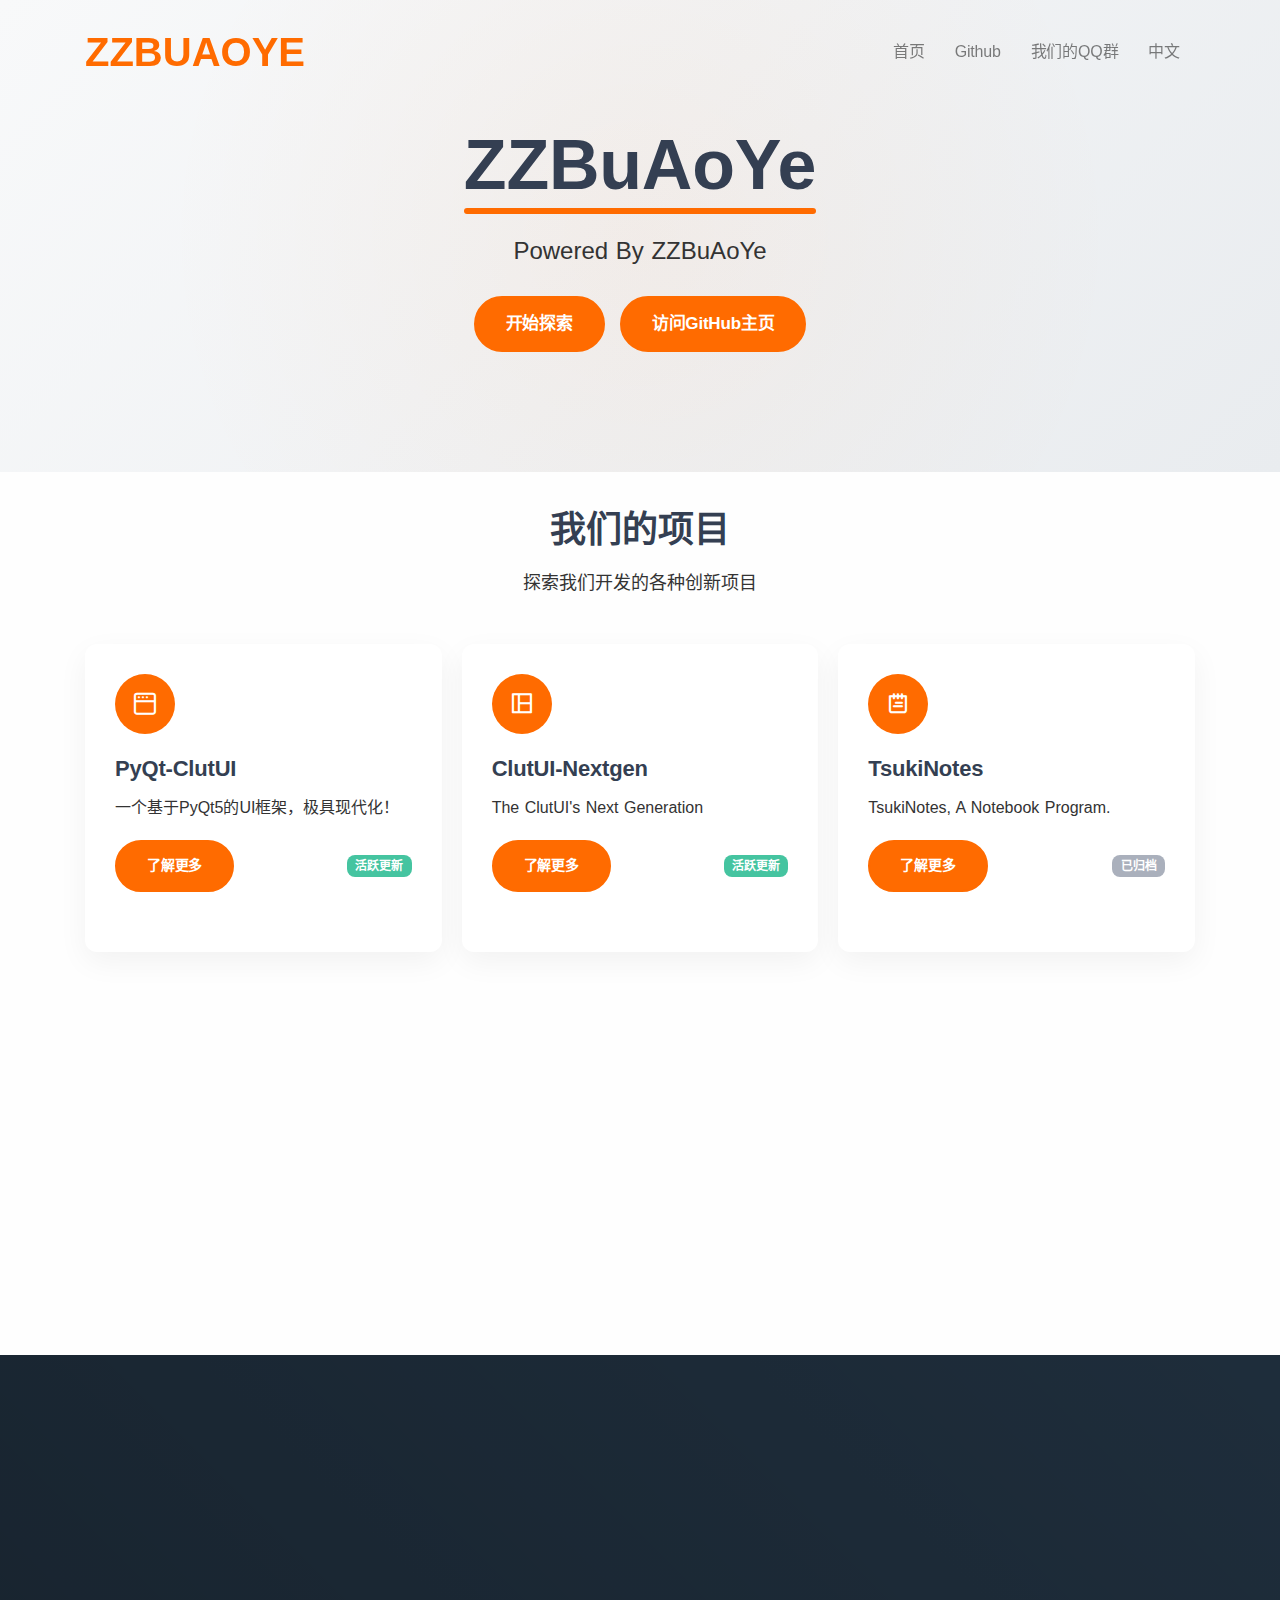
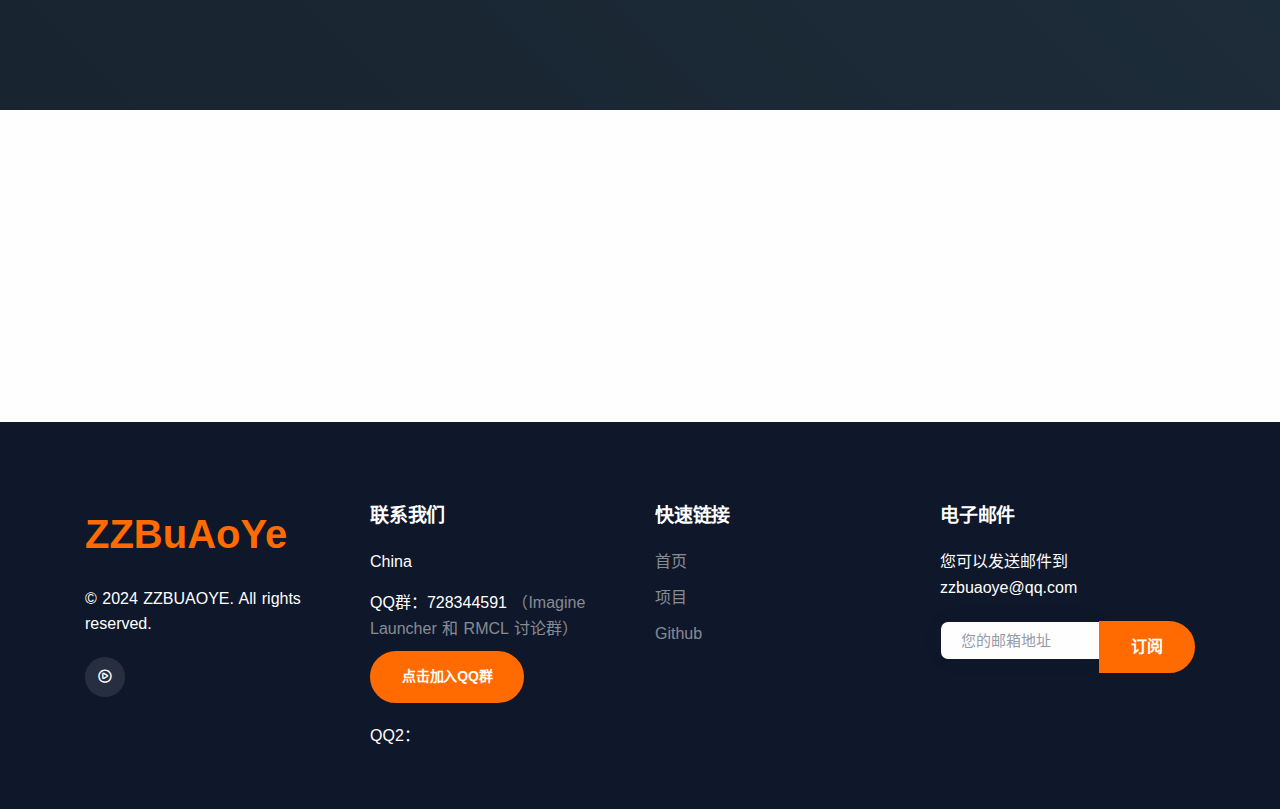
==== commit 445b6312: "update" ====
--- a/index.html
+++ b/index.html
@@ -1 +1,833 @@
-<!DOCTYPE html><html lang='en'><head><meta charset='utf-8'><title>ZZBuAoYe</title></head><body><div><style>* { box-sizing: border-box; } body {margin: 0;}#ifbse1{font-size:40px;}*{box-sizing:border-box;}body{margin-top:0px;margin-right:0px;margin-bottom:0px;margin-left:0px;font-family:-apple-system, BlinkMacSystemFont, "Helvetica Neue", Helvetica, Roboto, Arial, "PingFang SC", "Hiragino Sans GB", "Microsoft Yahei", "Microsoft Jhenghei", sans-serif;}.logo path{pointer-events:none;fill:none;stroke-linecap:round;stroke-width:7;stroke:rgb(255, 255, 255);}.wechat-group img{max-width:220px;height:auto;border-top-left-radius:8px;border-top-right-radius:8px;border-bottom-right-radius:8px;border-bottom-left-radius:8px;margin-top:0px;margin-right:auto;margin-bottom:0px;margin-left:auto;width:100%;}.welcome-img img{width:100%;}.c50695{padding:10px;}.c52320{padding:10px;}.c52478{font-size:30px;}</style><div><link rel="preload" href="fonts/Unicons.woff2" as="font" type="font/woff2" crossorigin=""/><nav id="sticky-navbar" class="navbar navbar-expand-lg center-nav transparent navbar-light navbar-clone fixed"><!-- /.container --></nav><link rel="stylesheet" href="css/plugins.css"/><link rel="stylesheet" href="css/style.css"/><link rel="stylesheet" href="css/orange.css"/><link rel="preload" href="css/thicccboi.css" as="style"/><div class="content-wrapper"><header class="wrapper bg-light"><nav class="navbar navbar-expand-lg center-nav transparent navbar-light"><div class="container flex-lg-row flex-nowrap align-items-center"><div id="ij0fgn" class="c50695"><b><span id="ifbse1">ZZBUAOYE</span></b></div><div class="navbar-brand w-100"><a href="https://htmlpage.cn"></a></div><div class="navbar-collapse offcanvas offcanvas-nav offcanvas-start"><div class="offcanvas-header d-lg-none"><h3 class="text-white fs-30 mb-0">HTMLPAGE.CN</h3><button type="button" data-bs-dismiss="offcanvas" aria-label="Close" class="btn-close btn-close-white">Send</button></div><div class="offcanvas-body ms-lg-auto d-flex flex-column h-100"><ul class="navbar-nav"><li class="nav-item"><a href="https://rmcl.zzbuaoye.us.kg" class="nav-link">首页</a></li><li class="nav-item dropdown"><a href="#" data-bs-toggle="dropdown" class="nav-link dropdown-toggle">Github</a><ul class="dropdown-menu"><li class="dropdown dropdown-submenu dropend"></li><li class="dropdown dropdown-submenu dropend"></li><li class="nav-item"><a href="https://github.com/buaoyezz/" target="_blank" class="dropdown-item">去我的主页</a></li></ul></li><li class="nav-item dropdown"></li><li class="nav-item dropdown"><a href="#" data-bs-toggle="dropdown" class="nav-link dropdown-toggle">我们的QQ群</a><ul class="dropdown-menu"><li class="nav-item"><a href="./qq.e" class="dropdown-item">没建</a></li><li class="nav-item"><a href="./blog2.html" class="dropdown-item">QQ2【没建】</a></li><li class="dropdown dropdown-submenu dropend"></li></ul></li></ul><!-- /.navbar-nav --><div class="offcanvas-footer d-lg-none"><div><a href="" class="link-inverse"></a><br/> <br/><nav class="nav social social-white mt-4"><a href="#"><i class="uil uil-twitter"></i></a><a href="#"><i class="uil uil-facebook-f"></i></a><a href="#"><i class="uil uil-dribbble"></i></a><a href="#"><i class="uil uil-instagram"></i></a><a href="#"><i class="uil uil-youtube"></i></a></nav><!-- /.social --></div></div><!-- /.offcanvas-footer --></div><!-- /.offcanvas-body --></div><!-- /.navbar-collapse --><div class="navbar-other w-100 d-flex ms-auto"><ul class="navbar-nav flex-row align-items-center ms-auto"><li class="nav-item dropdown language-select text-uppercase"><a href="#" role="button" data-bs-toggle="dropdown" aria-haspopup="true" aria-expanded="false" class="nav-link dropdown-item dropdown-toggle">中文</a></li><li class="nav-item d-none d-md-block"></li></ul><!-- /.navbar-nav --></div><!-- /.navbar-other --></div><!-- /.container --></nav><!-- /.navbar --></header><!-- /header --><section class="wrapper bg-light"><div class="container pt-11 pt-md-13 pb-11 pb-md-19 pb-lg-22 text-center"><div class="row"><div data-cues="slideInDown" data-group="page-title" class="col-lg-8 col-xl-7 col-xxl-6 mx-auto"><h1 class="display-1 fs-60 mb-4 px-md-15 px-lg-0"><span class="underline-3 style-3 primary">ZZBuAoYe</span></h1><p class="lead fs-24 lh-sm mb-7 mx-md-13 mx-lg-10">Powered By ZZBuAoYe</p><div><a href="" class="btn btn-lg btn-primary rounded mb-5">Get Start</a></div><a href="https://rmcl.zzbuaoye.us.kg/rmcl/" class="btn btn-lg btn-primary rounded mb-5">前往RMCL官网</a></div><!-- /column --></div><div class="row"><div class="col-md-10 col-lg-8 col-xl-7 col-xxl-6 mx-auto text-center"><h3 class="display-4 text-white mb-10"></h3></div><!-- /column --></div><!-- /.row --></div><section class="wrapper bg-dark"><!-- /.container --></section><!-- /.container --></section><!-- /section --><!-- /section --><section class="wrapper bg-light"><div class="container py-14 py-md-17"><div class="row gx-lg-8 gx-xl-12 gy-10 align-items-center mb-14 mb-md-17"><div class="col-lg-6 order-lg-2"><div class="row gx-md-5 gy-5 position-relative"><div class="col-5"></div><!-- /column --><div class="col-7"></div><!-- /column --></div><!-- /.row --></div><!--/column --><div class="col-lg-6"><h3 class="display-4 mb-5">我/我们的项目</h3><p class="mb-5"></p><div class="row gy-3"><div class="col-xl-6"><ul class="icon-list bullet-bg bullet-soft-primary mb-0"><li><span><i class="uil uil-check"></i></span><span></span></li><div class="col-xl-6"><ul class="icon-list bullet-bg bullet-soft-primary mb-0"><li><span><i class="uil uil-check"></i></span></li><li class="mt-3"><span><i class="uil uil-check"></i></span><span>RMCL</span></li></ul></div><li class="mt-3"><span><i class="uil uil-check"></i></span><span>TsukiNotes</span></li></ul></div><!--/column --><!--/column --></div><!--/.row --></div><!--/column --></div><!--/.row --><!--/.row --></div><!-- /.container --></section><!-- /section --><section class="wrapper bg-dark"><div class="container py-14 pt-md-17 pb-md-21"><div class="row gx-lg-8 gx-xl-12 gy-10 gy-lg-0 mb-2 text-white align-items-center"><div class="col-lg-4"><h3 class="display-4 text-white mb-3 pe-xxl-15">我们的活跃度</h3><p class="lead fs-lg mb-0 pe-xxl-10">一年四季在线</p></div><!-- /column --><div class="col-lg-8 mt-lg-2"><!--/.row --></div><!-- /column --></div><!-- /.row --></div><!-- /.container --></section><!-- /section --><section class="wrapper bg-light"><!-- /.container --></section><!-- /section --></div><!-- /.content-wrapper --><footer class="bg-navy text-inverse"><div class="container pt-15 pt-md-17 pb-13 pb-md-15"><div class="d-lg-flex flex-row align-items-lg-center"><h3 class="display-4 mb-6 mb-lg-0 pe-lg-20 pe-xl-22 pe-xxl-25 text-white">有兴趣可以加入我们的QQ群 - - - - - - - - - - &gt;</h3><a href="#" class="btn btn-primary rounded-pill mb-0 text-nowrap">我要留言</a></div><!--/div --><hr class="mt-11 mb-12"/><div id="iqai4n" class="c52320"><b></b></div><div class="row gy-6 gy-lg-0"><div class="col-md-4 col-lg-3"><span class="c52478">ZZBuAoYe</span><div class="widget"><p class="mb-4">© 2024 ZZBUAOYE.<br class="d-none d-lg-block"/>All rights reserved.</p><nav class="nav social social-white"><a href="#"><i class="uil uil-twitter"></i></a><a href="#"><i class="uil uil-facebook-f"></i></a><a href="#"><i class="uil uil-dribbble"></i></a><a href="#"><i class="uil uil-instagram"></i></a><a href="#"><i class="uil uil-youtube"></i></a></nav><!-- /.social --></div><!-- /.widget --></div><!-- /column --><div class="col-md-4 col-lg-3"><div class="widget"><h4 class="widget-title text-white mb-3">联系我们</h4><address class="pe-xl-15 pe-xxl-17">China</address>QQ：<br/>QQ2:</div><!-- /.widget --></div><!-- /column --><!-- /column --><div class="col-md-12 col-lg-3"><div class="widget"><h4 class="widget-title text-white mb-3">电子邮件</h4><p class="mb-5">您可以发送邮件到zzbuaoye@qq.com<br/></p><!-- /.newsletter-wrapper --></div><!-- /.widget --></div><!-- /column --></div><!--/.row --></div><!-- /.container --></footer><script src="js/plugins.js"></script><script src="js/theme.js"></script></div></div></body></html>+<!DOCTYPE html>
+<html lang="zh-CN">
+<head>
+    <meta charset="utf-8">
+    <meta name="viewport" content="width=device-width, initial-scale=1.0">
+    <title>ZZBuAoYe - 官方网站</title>
+    <meta name="description" content="ZZBuAoYe官方网站 - ForEver ZZBuAoYe">
+    <link rel="stylesheet" href="css/bootstrap.min.css">
+    <link rel="stylesheet" href="css/plugins.css">
+    <link rel="stylesheet" href="css/style.css">
+    <link rel="stylesheet" href="css/orange.css">
+    <link rel="preload" href="css/thicccboi.css" as="style">
+    <link rel="preload" href="fonts/Unicons.woff2" as="font" type="font/woff2" crossorigin>
+    <style>
+        :root {
+            --primary-color: #ff6b00;
+            --secondary-color: #1e2d3b;
+            --text-color: #333;
+            --light-bg: #f8f9fa;
+            --dark-bg: #1e2d3b;
+            --navy-bg: #0f172a;
+            --animation-speed: 0.3s;
+        }
+        
+        * {
+            box-sizing: border-box;
+        }
+        
+        body {
+            margin: 0;
+            font-family: -apple-system, BlinkMacSystemFont, "Helvetica Neue", Helvetica, Roboto, Arial, "PingFang SC", "Hiragino Sans GB", "Microsoft Yahei", "Microsoft Jhenghei", sans-serif;
+            color: var(--text-color);
+            line-height: 1.6;
+            overflow-x: hidden;
+        }
+        
+        .logo-text {
+            font-size: 40px;
+            font-weight: bold;
+            color: var(--primary-color);
+            transition: transform var(--animation-speed) ease;
+        }
+        
+        .navbar-brand:hover .logo-text {
+            transform: scale(1.05);
+        }
+        
+        .hero-section {
+            padding: 120px 0;
+            background: linear-gradient(135deg, var(--light-bg) 0%, #e9ecef 100%);
+            position: relative;
+            overflow: hidden;
+        }
+        
+        .hero-section::before {
+            content: '';
+            position: absolute;
+            top: 0;
+            right: 0;
+            bottom: 0;
+            left: 0;
+            background: radial-gradient(circle at 50% 50%, rgba(255, 107, 0, 0.05) 0%, transparent 70%);
+        }
+        
+        .hero-title {
+            font-size: 3.5rem;
+            font-weight: 700;
+            margin-bottom: 1.5rem;
+            position: relative;
+        }
+        
+        .hero-title .primary {
+            position: relative;
+        }
+        
+        .hero-title .primary::after {
+            content: '';
+            position: absolute;
+            bottom: -10px;
+            left: 0;
+            width: 100%;
+            height: 6px;
+            background-color: var(--primary-color);
+            border-radius: 3px;
+            transform: scaleX(0);
+            transform-origin: left;
+            transition: transform 0.5s ease;
+        }
+        
+        .hero-title.animated .primary::after {
+            transform: scaleX(1);
+        }
+        
+        .project-card {
+            background-color: white;
+            border-radius: 12px;
+            box-shadow: 0 10px 30px rgba(0, 0, 0, 0.05);
+            padding: 30px;
+            margin-bottom: 30px;
+            transition: transform var(--animation-speed) ease, box-shadow var(--animation-speed) ease;
+            position: relative;
+            z-index: 1;
+            overflow: hidden;
+        }
+        
+        .project-card::before {
+            content: '';
+            position: absolute;
+            top: 0;
+            left: 0;
+            right: 0;
+            bottom: 0;
+            background: linear-gradient(135deg, rgba(255, 107, 0, 0.05) 0%, transparent 100%);
+            z-index: -1;
+            opacity: 0;
+            transition: opacity var(--animation-speed) ease;
+        }
+        
+        .project-card:hover {
+            transform: translateY(-5px);
+            box-shadow: 0 15px 40px rgba(0, 0, 0, 0.1);
+        }
+        
+        .project-card:hover::before {
+            opacity: 1;
+        }
+        
+        .project-icon {
+            width: 60px;
+            height: 60px;
+            background-color: var(--primary-color);
+            border-radius: 50%;
+            display: flex;
+            align-items: center;
+            justify-content: center;
+            margin-bottom: 20px;
+            color: white;
+            font-size: 24px;
+            transition: transform var(--animation-speed) ease;
+        }
+        
+        .project-card:hover .project-icon {
+            transform: scale(1.1) rotate(5deg);
+        }
+        
+        .dark-section {
+            background-color: var(--dark-bg);
+            color: white;
+            padding: 80px 0;
+            position: relative;
+            overflow: hidden;
+        }
+        
+        .dark-section::before {
+            content: '';
+            position: absolute;
+            top: 0;
+            left: 0;
+            width: 100%;
+            height: 100%;
+            background: linear-gradient(45deg, rgba(0, 0, 0, 0.2) 0%, transparent 100%);
+            z-index: 0;
+        }
+        
+        .footer {
+            background-color: var(--navy-bg);
+            color: white;
+            padding: 80px 0 40px;
+            position: relative;
+        }
+        
+        .btn-primary {
+            background-color: var(--primary-color);
+            border-color: var(--primary-color);
+            border-radius: 30px;
+            padding: 12px 30px;
+            font-weight: 600;
+            transition: all var(--animation-speed) ease;
+            position: relative;
+            overflow: hidden;
+        }
+        
+        .btn-primary::before {
+            content: '';
+            position: absolute;
+            top: 0;
+            left: -100%;
+            width: 100%;
+            height: 100%;
+            background: linear-gradient(90deg, transparent, rgba(255, 255, 255, 0.2), transparent);
+            transition: left 0.5s ease;
+        }
+        
+        .btn-primary:hover {
+            background-color: #e05d00;
+            border-color: #e05d00;
+            transform: translateY(-2px);
+            box-shadow: 0 5px 15px rgba(255, 107, 0, 0.3);
+        }
+        
+        .btn-primary:hover::before {
+            left: 100%;
+        }
+        
+        .social-icon {
+            display: inline-flex;
+            align-items: center;
+            justify-content: center;
+            width: 40px;
+            height: 40px;
+            border-radius: 50%;
+            background-color: rgba(255, 255, 255, 0.1);
+            color: white;
+            margin-right: 10px;
+            transition: all var(--animation-speed) ease;
+            position: relative;
+            overflow: hidden;
+        }
+        
+        .social-icon::before {
+            content: '';
+            position: absolute;
+            top: 0;
+            left: 0;
+            width: 100%;
+            height: 100%;
+            background: var(--primary-color);
+            border-radius: 50%;
+            transform: scale(0);
+            transition: transform 0.3s ease;
+        }
+        
+        .social-icon i {
+            position: relative;
+            z-index: 1;
+        }
+        
+        .social-icon:hover {
+            color: white;
+            transform: translateY(-3px);
+        }
+        
+        .social-icon:hover::before {
+            transform: scale(1);
+        }
+        
+        .navbar {
+            padding: 20px 0;
+            transition: all var(--animation-speed) ease;
+        }
+        
+        .navbar.scrolled {
+            background-color: white;
+            box-shadow: 0 5px 20px rgba(0, 0, 0, 0.05);
+            padding: 15px 0;
+        }
+        
+        .nav-link {
+            font-weight: 500;
+            padding: 10px 15px !important;
+            transition: all var(--animation-speed) ease;
+            position: relative;
+        }
+        
+        .nav-link::after {
+            content: '';
+            position: absolute;
+            bottom: 5px;
+            left: 15px;
+            width: calc(100% - 30px);
+            height: 2px;
+            background-color: var(--primary-color);
+            transform: scaleX(0);
+            transform-origin: right;
+            transition: transform 0.3s ease;
+        }
+        
+        .nav-link:hover::after {
+            transform: scaleX(1);
+            transform-origin: left;
+        }
+        
+        .nav-link:hover {
+            color: var(--primary-color) !important;
+        }
+        
+        .dropdown-menu {
+            border: none;
+            box-shadow: 0 10px 30px rgba(0, 0, 0, 0.1);
+            border-radius: 12px;
+            padding: 15px 0;
+            opacity: 0;
+            transform: translateY(10px);
+            transition: opacity 0.3s ease, transform 0.3s ease;
+            display: block;
+            visibility: hidden;
+        }
+        
+        .dropdown:hover .dropdown-menu {
+            opacity: 1;
+            transform: translateY(0);
+            visibility: visible;
+        }
+        
+        .dropdown-item {
+            padding: 10px 25px;
+            font-weight: 500;
+            transition: all var(--animation-speed) ease;
+        }
+        
+        .dropdown-item:hover {
+            background-color: rgba(255, 107, 0, 0.1);
+            color: var(--primary-color);
+        }
+        
+        .fade-in {
+            opacity: 0;
+            transform: translateY(20px);
+            transition: opacity 0.6s ease, transform 0.6s ease;
+        }
+        
+        .fade-in.visible {
+            opacity: 1;
+            transform: translateY(0);
+        }
+        
+        .scale-in {
+            opacity: 0;
+            transform: scale(0.9);
+            transition: opacity 0.6s ease, transform 0.6s ease;
+        }
+        
+        .scale-in.visible {
+            opacity: 1;
+            transform: scale(1);
+        }
+        
+        .slide-in-right {
+            opacity: 0;
+            transform: translateX(30px);
+            transition: opacity 0.6s ease, transform 0.6s ease;
+        }
+        
+        .slide-in-right.visible {
+            opacity: 1;
+            transform: translateX(0);
+        }
+        
+        .slide-in-left {
+            opacity: 0;
+            transform: translateX(-30px);
+            transition: opacity 0.6s ease, transform 0.6s ease;
+        }
+        
+        .slide-in-left.visible {
+            opacity: 1;
+            transform: translateX(0);
+        }
+        
+        @keyframes pulse {
+            0% {
+                box-shadow: 0 0 0 0 rgba(255, 107, 0, 0.4);
+            }
+            70% {
+                box-shadow: 0 0 0 10px rgba(255, 107, 0, 0);
+            }
+            100% {
+                box-shadow: 0 0 0 0 rgba(255, 107, 0, 0);
+            }
+        }
+        
+        .pulse {
+            animation: pulse 2s infinite;
+        }
+        
+        @media (max-width: 991px) {
+            .hero-title {
+                font-size: 2.5rem;
+            }
+            
+            .offcanvas-header {
+                background-color: var(--primary-color);
+            }
+            
+            .dropdown-menu {
+                display: none;
+                opacity: 1;
+                transform: none;
+                visibility: visible;
+                box-shadow: none;
+                padding: 0;
+                margin-left: 15px;
+            }
+            
+            .dropdown-menu.show {
+                display: block;
+            }
+        }
+    </style>
+</head>
+<body>
+    <div class="content-wrapper">
+        <!-- 导航栏 -->
+        <header>
+            <nav class="navbar navbar-expand-lg navbar-light fixed-top">
+                <div class="container">
+                    <a class="navbar-brand" href="#">
+                        <span class="logo-text">ZZBUAOYE</span>
+                    </a>
+                    <button class="navbar-toggler" type="button" data-bs-toggle="offcanvas" data-bs-target="#navbarOffcanvas" aria-controls="navbarOffcanvas" aria-expanded="false" aria-label="Toggle navigation">
+                        <span class="navbar-toggler-icon"></span>
+                    </button>
+                    
+                    <div class="offcanvas offcanvas-start" tabindex="-1" id="navbarOffcanvas" aria-labelledby="navbarOffcanvasLabel">
+                        <div class="offcanvas-header">
+                            <h3 class="text-white fs-30 mb-0" id="navbarOffcanvasLabel">ZZBUAOYE</h3>
+                            <button type="button" class="btn-close btn-close-white" data-bs-dismiss="offcanvas" aria-label="Close"></button>
+                        </div>
+                        <div class="offcanvas-body">
+                            <ul class="navbar-nav ms-auto">
+                                <li class="nav-item">
+                                    <a class="nav-link" href="https://zzbuaoye.us.kg">首页</a>
+                                </li>
+                                <li class="nav-item dropdown">
+                                    <a class="nav-link dropdown-toggle" href="#" id="githubDropdown" role="button" data-bs-toggle="dropdown" aria-expanded="false">
+                                        Github
+                                    </a>
+                                    <ul class="dropdown-menu" aria-labelledby="githubDropdown">
+                                        <li><a class="dropdown-item" href="https://github.com/buaoyezz/" target="_blank">去我的主页</a></li>
+                                    </ul>
+                                </li>
+                                <li class="nav-item dropdown">
+                                    <a class="nav-link dropdown-toggle" href="#" id="qqDropdown" role="button" data-bs-toggle="dropdown" aria-expanded="false">
+                                        我们的QQ群
+                                    </a>
+                                    <ul class="dropdown-menu" aria-labelledby="qqDropdown">
+                                        <li><a class="dropdown-item" href="https://qm.qq.com/q/7dInQAuDVS">728344591（Imagine Launcher 和 RMCL 讨论群）</a></li>
+                                        <li><a class="dropdown-item" href="./blog2.html">QQ2【没建】</a></li>
+                                    </ul>
+                                </li>
+                                <li class="nav-item dropdown">
+                                    <a class="nav-link dropdown-toggle" href="#" id="langDropdown" role="button" data-bs-toggle="dropdown" aria-expanded="false">
+                                        中文
+                                    </a>
+                                    <ul class="dropdown-menu" aria-labelledby="langDropdown">
+                                        <li><a class="dropdown-item" href="#">中文</a></li>
+                                        <li><a class="dropdown-item" href="#">English</a></li>
+                                    </ul>
+                                </li>
+                            </ul>
+                        </div>
+                    </div>
+                </div>
+            </nav>
+        </header>
+
+        <!-- 英雄区域 -->
+        <section class="hero-section">
+            <div class="container">
+                <div class="row align-items-center">
+                    <div class="col-lg-8 col-xl-7 mx-auto text-center">
+                        <h1 class="hero-title mb-4">
+                            <span class="primary">ZZBuAoYe</span>
+                        </h1>
+                        <p class="lead fs-24 mb-5">Powered By ZZBuAoYe</p>
+                        <div class="d-flex justify-content-center gap-3 flex-wrap">
+                            <a href="#projects" class="btn btn-primary btn-lg">开始探索</a>
+                            <a href="https://github.com/buaoyezz/" class="btn btn-primary btn-lg">访问GitHub主页</a>
+                        </div>
+                    </div>
+                </div>
+            </div>
+        </section>
+
+        <!-- 项目展示区域 -->
+        <section class="py-5 py-md-7" id="projects">
+            <div class="container">
+                <div class="row mb-5">
+                    <div class="col-lg-6 mx-auto text-center">
+                        <h2 class="display-4 mb-3">我们的项目</h2>
+                        <p class="lead">探索我们开发的各种创新项目</p>
+                    </div>
+                </div>
+                
+                <div class="row g-4">
+                    <!-- PyQt-ClutUI项目卡片 -->
+                    <div class="col-md-6 col-lg-4 mb-4">
+                        <div class="project-card h-100">
+                            <div class="project-icon">
+                                <i class="uil uil-window"></i>
+                            </div>
+                            <h3>PyQt-ClutUI</h3>
+                            <p>一个基于PyQt5的UI框架，极具现代化！</p>
+                            <div class="d-flex justify-content-between align-items-center mt-3">
+                                <a href="https://github.com/buaoyezz/PyQt-ClutUI" class="btn btn-sm btn-primary">了解更多</a>
+                                <span class="badge bg-success">活跃更新</span>
+                            </div>
+                        </div>
+                    </div>
+                    
+                    <!-- ClutUI-Nextgen项目卡片 -->
+                    <div class="col-md-6 col-lg-4 mb-4">
+                        <div class="project-card h-100">
+                            <div class="project-icon">
+                                <i class="uil uil-window-grid"></i>
+                            </div>
+                            <h3>ClutUI-Nextgen</h3>
+                            <p>The ClutUI's Next Generation</p>
+                            <div class="d-flex justify-content-between align-items-center mt-3">
+                                <a href="https://github.com/buaoyezz/ClutUI-Nextgen" class="btn btn-sm btn-primary">了解更多</a>
+                                <span class="badge bg-success">活跃更新</span>
+                            </div>
+                        </div>
+                    </div>
+                    
+                    <!-- TsukiNotes项目卡片 -->
+                    <div class="col-md-6 col-lg-4 mb-4">
+                        <div class="project-card h-100">
+                            <div class="project-icon">
+                                <i class="uil uil-notes"></i>
+                            </div>
+                            <h3>TsukiNotes</h3>
+                            <p>TsukiNotes, A Notebook Program.</p>
+                            <div class="d-flex justify-content-between align-items-center mt-3">
+                                <a href="https://github.com/buaoyezz/TsukiNotes" class="btn btn-sm btn-primary">了解更多</a>
+                                <span class="badge bg-secondary">已归档</span>
+                            </div>
+                        </div>
+                    </div>
+                    
+                    <!-- Clut-Injector项目卡片 -->
+                    <div class="col-md-6 col-lg-4 mb-4">
+                        <div class="project-card h-100">
+                            <div class="project-icon">
+                                <i class="uil uil-syringe"></i>
+                            </div>
+                            <h3>Clut-Injector</h3>
+                            <p>Nakly Injector: A Simple Injector Program</p>
+                            <div class="d-flex justify-content-between align-items-center mt-3">
+                                <a href="https://github.com/buaoyezz/Clut-Injector" class="btn btn-sm btn-primary">了解更多</a>
+                                <span class="badge bg-success">活跃更新</span>
+                            </div>
+                        </div>
+                    </div>
+                </div>
+            </div>
+        </section>
+
+        <!-- 活跃度展示区域 -->
+        <section class="dark-section">
+            <div class="container">
+                <div class="row align-items-center">
+                    <div class="col-lg-5">
+                        <h2 class="display-4 text-white mb-4">我们的活跃度</h2>
+                        <p class="lead mb-4">一年四季在线，持续为用户提供优质服务和支持。</p>
+                        <div class="d-flex gap-2 mt-4">
+                            <div class="d-flex align-items-center">
+                                <div class="me-2 text-primary">
+                                    <i class="uil uil-check-circle fs-3"></i>
+                                </div>
+                                <div>24/7 在线支持</div>
+                            </div>
+                        </div>
+                        <div class="d-flex gap-2 mt-3">
+                            <div class="d-flex align-items-center">
+                                <div class="me-2 text-primary">
+                                    <i class="uil uil-check-circle fs-3"></i>
+                                </div>
+                                <div>定期更新维护</div>
+                            </div>
+                        </div>
+                    </div>
+                    <div class="col-lg-6 offset-lg-1 mt-5 mt-lg-0">
+                        <div class="card border-0 shadow-lg">
+                            <div class="card-body p-4">
+                                <h4 class="mb-4">活动日历</h4>
+                                <div class="d-flex justify-content-between mb-3">
+                                    <div>项目更新</div>
+                                    <div>每周</div>
+                                </div>
+                                <div class="d-flex justify-content-between mb-3">
+                                    <div>社区互动</div>
+                                    <div>每天</div>
+                                </div>
+                                <div class="d-flex justify-content-between">
+                                    <div>技术支持</div>
+                                    <div>24/7</div>
+                                </div>
+                            </div>
+                        </div>
+                    </div>
+                </div>
+            </div>
+        </section>
+
+        <!-- 加入我们区域 -->
+        <section class="py-5 py-md-7">
+            <div class="container">
+                <div class="row">
+                    <div class="col-lg-10 mx-auto">
+                        <div class="card border-0 shadow-lg overflow-hidden">
+                            <div class="row g-0">
+                                <div class="col-md-6 bg-primary p-5 text-white d-flex align-items-center">
+                                    <div>
+                                        <h3 class="display-5 mb-4">加入我们</h3>
+                                        <p class="lead mb-4">有兴趣可以加入我们的QQ群，一起交流学习，共同进步。</p>
+                                        <a href="https://qm.qq.com/q/7dInQAuDVS" class="btn btn-light text-primary fw-bold">加入QQ群</a>
+                                    </div>
+                                </div>
+                                <div class="col-md-6 p-5 d-flex align-items-center">
+                                    <div>
+                                        <h4 class="mb-4">联系方式</h4>
+                                        <p class="mb-3">
+                                            <i class="uil uil-envelope me-2"></i> zzbuaoye@qq.com
+                                        </p>
+                                        <p class="mb-3">
+                                            <i class="uil uil-location-point me-2"></i> China
+                                        </p>
+                                        <div class="mt-4">
+                                            <a href="https://space.bilibili.com/" class="social-icon" title="哔哩哔哩">
+                                                <i class="uil uil-play-circle"></i>
+                                            </a>
+                                        </div>
+                                    </div>
+                                </div>
+                            </div>
+                        </div>
+                    </div>
+                </div>
+            </div>
+        </section>
+    </div>
+
+    <!-- 页脚 -->
+    <footer class="footer">
+        <div class="container">
+            <div class="row gy-4 gy-lg-0">
+                <div class="col-md-4 col-lg-3">
+                    <div class="mb-4">
+                        <span class="logo-text">ZZBuAoYe</span>
+                    </div>
+                    <p class="mb-4">© 2024 ZZBUAOYE. All rights reserved.</p>
+                    <div class="d-flex gap-2">
+                        <a href="https://space.bilibili.com/" class="social-icon" title="哔哩哔哩">
+                            <i class="uil uil-play-circle"></i>
+                        </a>
+                    </div>
+                </div>
+                
+                <div class="col-md-4 col-lg-3">
+                    <h4 class="text-white mb-4">联系我们</h4>
+                    <address class="mb-3">China</address>
+                    <p class="mb-2">QQ群：728344591 <span class="text-white-50">（Imagine Launcher 和 RMCL 讨论群）</span></p>
+                    <p class="mb-4"><a href="https://qm.qq.com/q/7dInQAuDVS" class="btn btn-sm btn-primary">点击加入QQ群</a></p>
+                    <p>QQ2：</p>
+                </div>
+                
+                <div class="col-md-4 col-lg-3">
+                    <h4 class="text-white mb-4">快速链接</h4>
+                    <ul class="list-unstyled mb-0">
+                        <li class="mb-2"><a href="#" class="text-white-50 text-decoration-none">首页</a></li>
+                        <li class="mb-2"><a href="#projects" class="text-white-50 text-decoration-none">项目</a></li>
+                        <li class="mb-2"><a href="https://github.com/buaoyezz/" class="text-white-50 text-decoration-none">Github</a></li>
+                    </ul>
+                </div>
+                
+                <div class="col-md-12 col-lg-3">
+                    <h4 class="text-white mb-4">电子邮件</h4>
+                    <p class="mb-4">您可以发送邮件到zzbuaoye@qq.com</p>
+                    <div class="input-group">
+                        <input type="email" class="form-control" placeholder="您的邮箱地址">
+                        <button class="btn btn-primary" type="button">订阅</button>
+                    </div>
+                </div>
+            </div>
+        </div>
+    </footer>
+
+    <script src="js/plugins.js"></script>
+    <script src="js/theme.js"></script>
+    <script>
+        // 滚动时导航栏变化效果
+        window.addEventListener('scroll', function() {
+            const navbar = document.querySelector('.navbar');
+            if (window.scrollY > 50) {
+                navbar.classList.add('scrolled');
+            } else {
+                navbar.classList.remove('scrolled');
+            }
+        });
+        
+        // 页面加载时的动画效果
+        document.addEventListener('DOMContentLoaded', function() {
+            // 首屏动画
+            setTimeout(function() {
+                document.querySelector('.hero-title').classList.add('animated');
+            }, 300);
+            
+            // 检测元素是否在可视区域内
+            function isElementInViewport(el) {
+                const rect = el.getBoundingClientRect();
+                return (
+                    rect.top <= (window.innerHeight || document.documentElement.clientHeight) * 0.85 &&
+                    rect.bottom >= 0
+                );
+            }
+            
+            // 应用动画效果
+            function applyAnimations() {
+                const fadeElements = document.querySelectorAll('.fade-in');
+                const scaleElements = document.querySelectorAll('.scale-in');
+                const slideRightElements = document.querySelectorAll('.slide-in-right');
+                const slideLeftElements = document.querySelectorAll('.slide-in-left');
+                
+                fadeElements.forEach(el => {
+                    if (isElementInViewport(el)) {
+                        el.classList.add('visible');
+                    }
+                });
+                
+                scaleElements.forEach(el => {
+                    if (isElementInViewport(el)) {
+                        el.classList.add('visible');
+                    }
+                });
+                
+                slideRightElements.forEach(el => {
+                    if (isElementInViewport(el)) {
+                        el.classList.add('visible');
+                    }
+                });
+                
+                slideLeftElements.forEach(el => {
+                    if (isElementInViewport(el)) {
+                        el.classList.add('visible');
+                    }
+                });
+            }
+            
+            // 初始化动画类
+            function initAnimations() {
+                // 项目卡片动画
+                document.querySelectorAll('.project-card').forEach((card, index) => {
+                    card.classList.add('fade-in');
+                    // 错开动画时间
+                    card.style.transitionDelay = (index * 0.1) + 's';
+                });
+                
+                // 联系方式和活动日历动画
+                document.querySelector('.dark-section .col-lg-5').classList.add('slide-in-left');
+                document.querySelector('.dark-section .card').classList.add('slide-in-right');
+                
+                // 加入我们区域动画
+                const joinSection = document.querySelector('.py-5.py-md-7 .card');
+                joinSection.classList.add('scale-in');
+                
+                // 脉冲动画效果
+                document.querySelectorAll('.btn-primary').forEach(btn => {
+                    btn.addEventListener('mouseenter', function() {
+                        this.classList.add('pulse');
+                    });
+                    btn.addEventListener('mouseleave', function() {
+                        this.classList.remove('pulse');
+                    });
+                });
+                
+                // 初次执行动画
+                applyAnimations();
+            }
+            
+            // 监听滚动事件
+            window.addEventListener('scroll', applyAnimations);
+            
+            // 初始化动画
+            initAnimations();
+            
+            // 移动端下拉菜单优化
+            if (window.innerWidth < 992) {
+                document.querySelectorAll('.dropdown-toggle').forEach(dropdownToggle => {
+                    dropdownToggle.addEventListener('click', function(e) {
+                        e.preventDefault();
+                        e.stopPropagation();
+                        const parent = this.parentElement;
+                        const dropdown = parent.querySelector('.dropdown-menu');
+                        dropdown.classList.toggle('show');
+                    });
+                });
+            }
+            
+            // 平滑滚动效果
+            document.querySelectorAll('a[href^="#"]').forEach(anchor => {
+                anchor.addEventListener('click', function(e) {
+                    e.preventDefault();
+                    const targetId = this.getAttribute('href');
+                    if (targetId === '#') return;
+                    
+                    const targetElement = document.querySelector(targetId);
+                    if (targetElement) {
+                        window.scrollTo({
+                            top: targetElement.offsetTop - 80,
+                            behavior: 'smooth'
+                        });
+                        
+                        // 如果是在移动端且导航菜单是打开的，则关闭菜单
+                        const offcanvas = document.querySelector('.offcanvas');
+                        if (offcanvas && offcanvas.classList.contains('show')) {
+                            const bsOffcanvas = new bootstrap.Offcanvas(offcanvas);
+                            bsOffcanvas.hide();
+                        }
+                    }
+                });
+            });
+            
+            // 邮件订阅按钮交互
+            const subscribeBtn = document.querySelector('.input-group .btn-primary');
+            const emailInput = document.querySelector('.input-group input[type="email"]');
+            
+            if (subscribeBtn && emailInput) {
+                subscribeBtn.addEventListener('click', function() {
+                    const email = emailInput.value.trim();
+                    if (email && /^[^\s@]+@[^\s@]+\.[^\s@]+$/.test(email)) {
+                        // 模拟提交成功
+                        emailInput.value = '';
+                        alert('订阅成功！感谢您的关注！');
+                    } else {
+                        alert('请输入有效的邮箱地址');
+                    }
+                });
+            }
+        });
+    </script>
+</body>
+</html>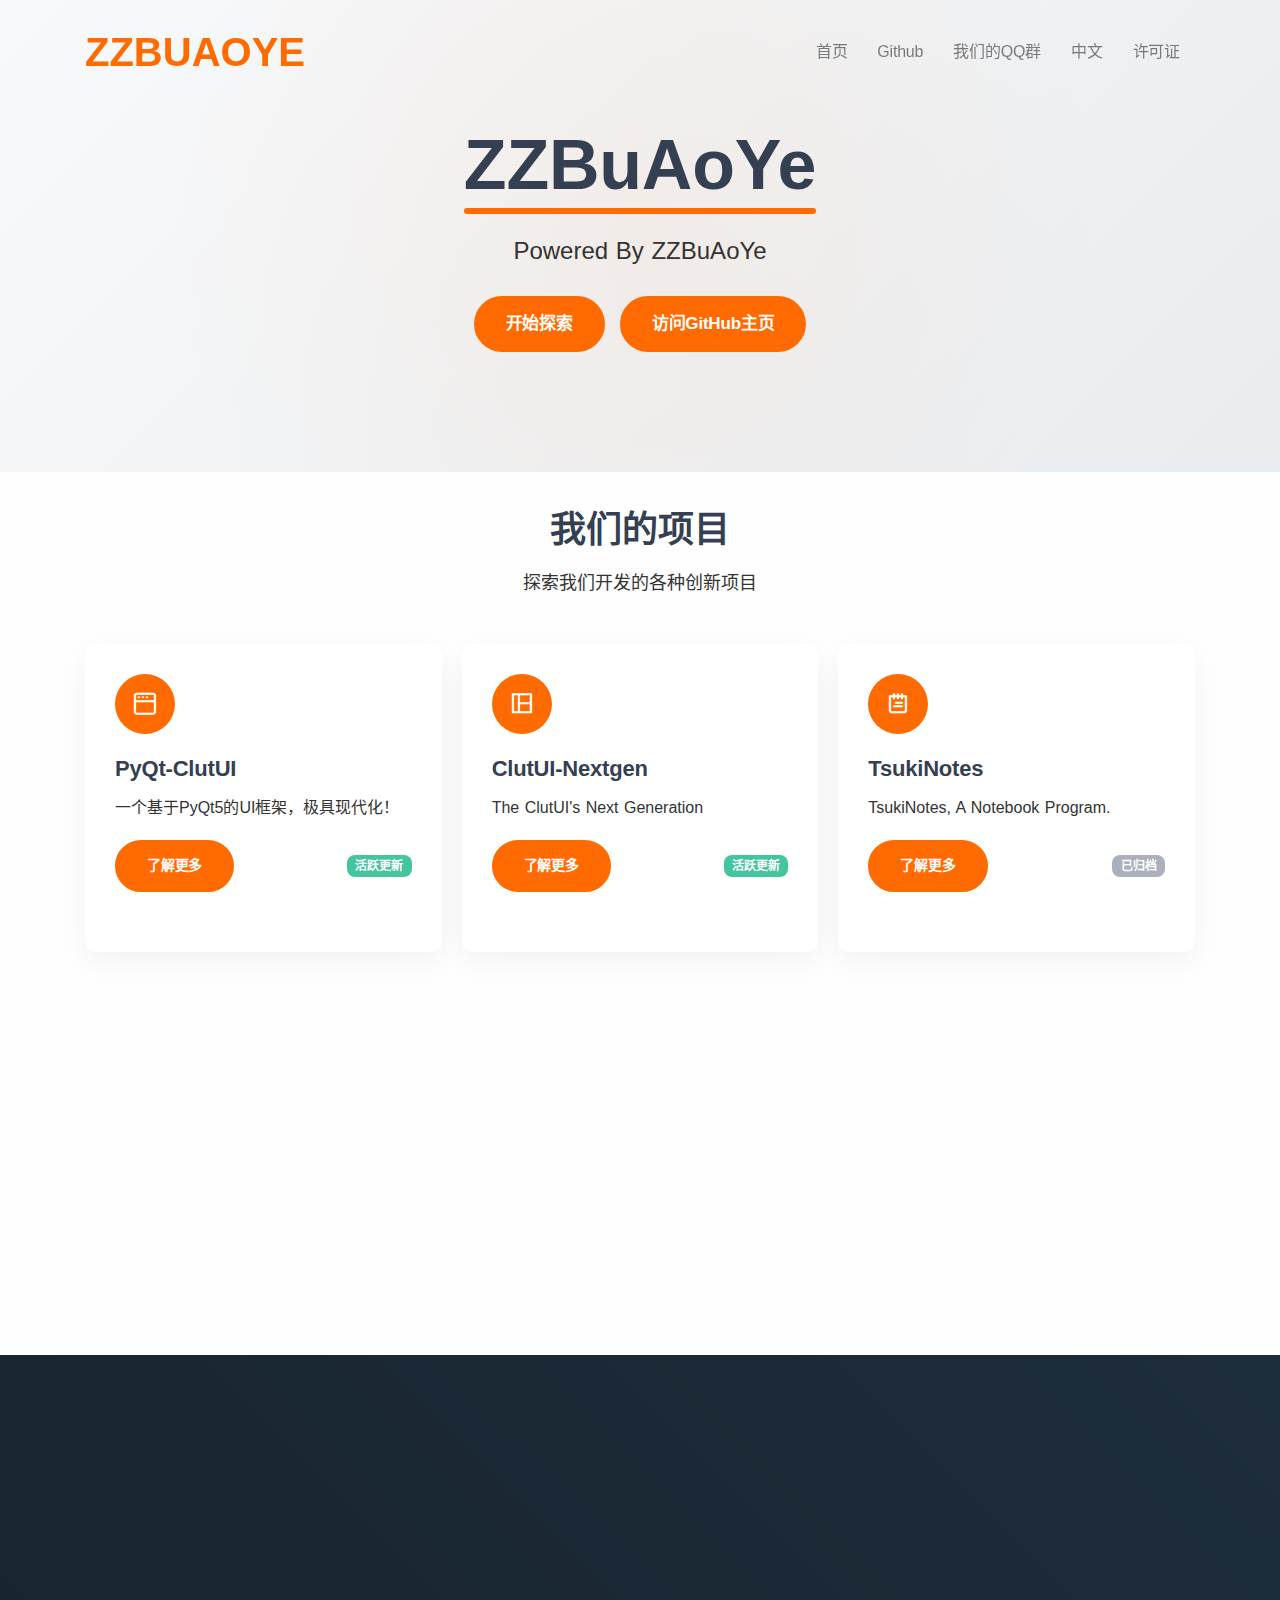
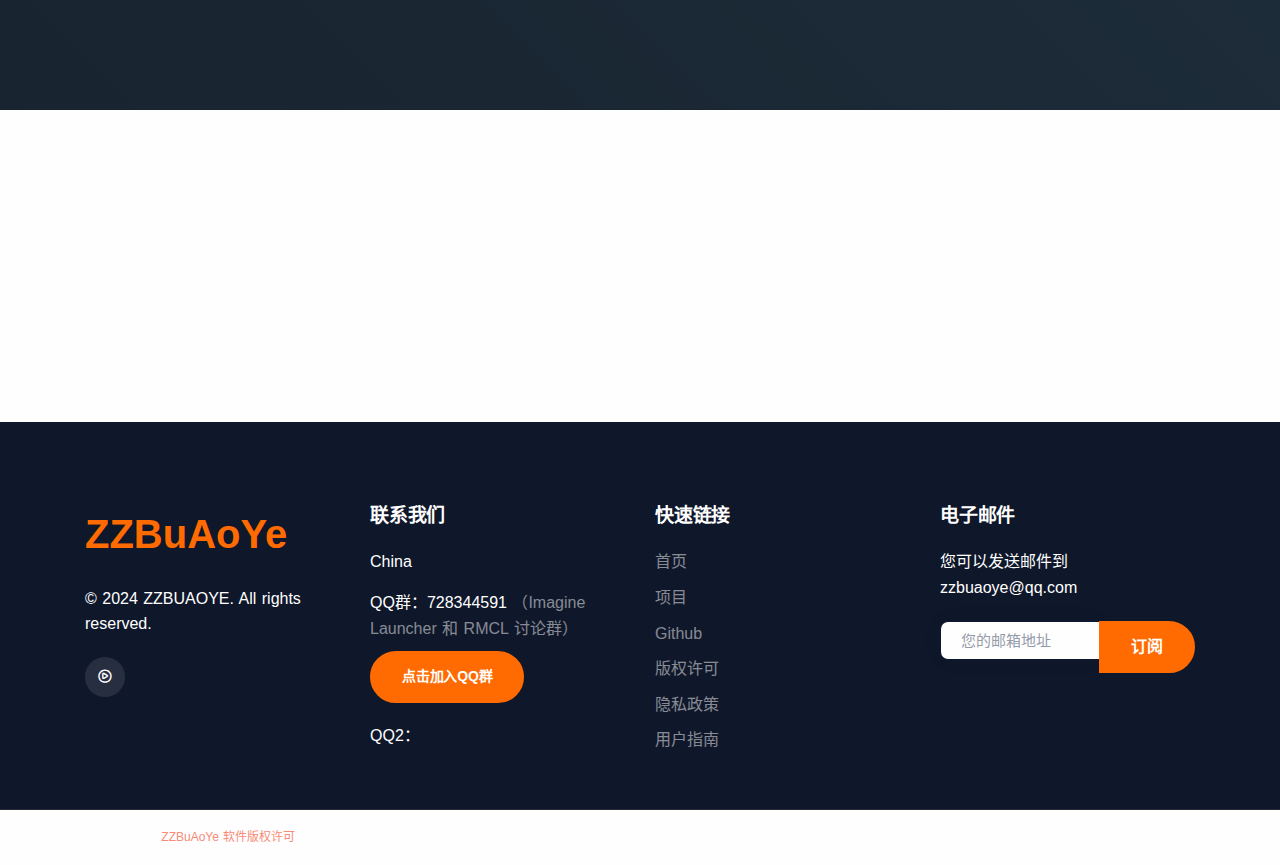
==== commit b78f7cb2: "Update index.html" ====
--- a/index.html
+++ b/index.html
@@ -445,6 +445,16 @@
                                     <ul class="dropdown-menu" aria-labelledby="langDropdown">
                                         <li><a class="dropdown-item" href="#">中文</a></li>
                                         <li><a class="dropdown-item" href="#">English</a></li>
+                                    </ul>
+                                </li>
+                                <li class="nav-item dropdown">
+                                    <a class="nav-link dropdown-toggle" href="#" id="licenseDropdown" role="button" data-bs-toggle="dropdown" aria-expanded="false">
+                                        许可证
+                                    </a>
+                                    <ul class="dropdown-menu" aria-labelledby="licenseDropdown">
+                                        <li><a class="dropdown-item" href="about/License/COPYRIGHT_LICENSE.md">版权许可</a></li>
+                                        <li><a class="dropdown-item" href="about/License/PRIVACY_POLICY.md">隐私政策</a></li>
+                                        <li><a class="dropdown-item" href="about/License/USER_GUIDELINES.md">用户指南</a></li>
                                     </ul>
                                 </li>
                             </ul>
@@ -661,6 +671,9 @@
                         <li class="mb-2"><a href="#" class="text-white-50 text-decoration-none">首页</a></li>
                         <li class="mb-2"><a href="#projects" class="text-white-50 text-decoration-none">项目</a></li>
                         <li class="mb-2"><a href="https://github.com/buaoyezz/" class="text-white-50 text-decoration-none">Github</a></li>
+                        <li class="mb-2"><a href="about/License/COPYRIGHT_LICENSE.md" class="text-white-50 text-decoration-none">版权许可</a></li>
+                        <li class="mb-2"><a href="about/License/PRIVACY_POLICY.md" class="text-white-50 text-decoration-none">隐私政策</a></li>
+                        <li class="mb-2"><a href="about/License/USER_GUIDELINES.md" class="text-white-50 text-decoration-none">用户指南</a></li>
                     </ul>
                 </div>
                 
@@ -675,6 +688,23 @@
             </div>
         </div>
     </footer>
+
+    <!-- License 相关信息 -->
+    <div class="py-3 bg-navy-bg border-top border-dark">
+        <div class="container">
+            <div class="row align-items-center">
+                <div class="col-md-6 text-center text-md-start">
+                    <p class="mb-0 text-white-50 small">本网站内容受 <a href="about/License/COPYRIGHT_LICENSE.md" class="text-primary">ZZBuAoYe 软件版权许可</a> 保护</p>
+                </div>
+                <div class="col-md-6 text-center text-md-end">
+                    <ul class="list-inline mb-0">
+                        <li class="list-inline-item"><a href="about/License/PRIVACY_POLICY.md" class="text-white-50 small">隐私政策</a></li>
+                        <li class="list-inline-item ms-3"><a href="about/License/USER_GUIDELINES.md" class="text-white-50 small">用户指南</a></li>
+                    </ul>
+                </div>
+            </div>
+        </div>
+    </div>
 
     <script src="js/plugins.js"></script>
     <script src="js/theme.js"></script>
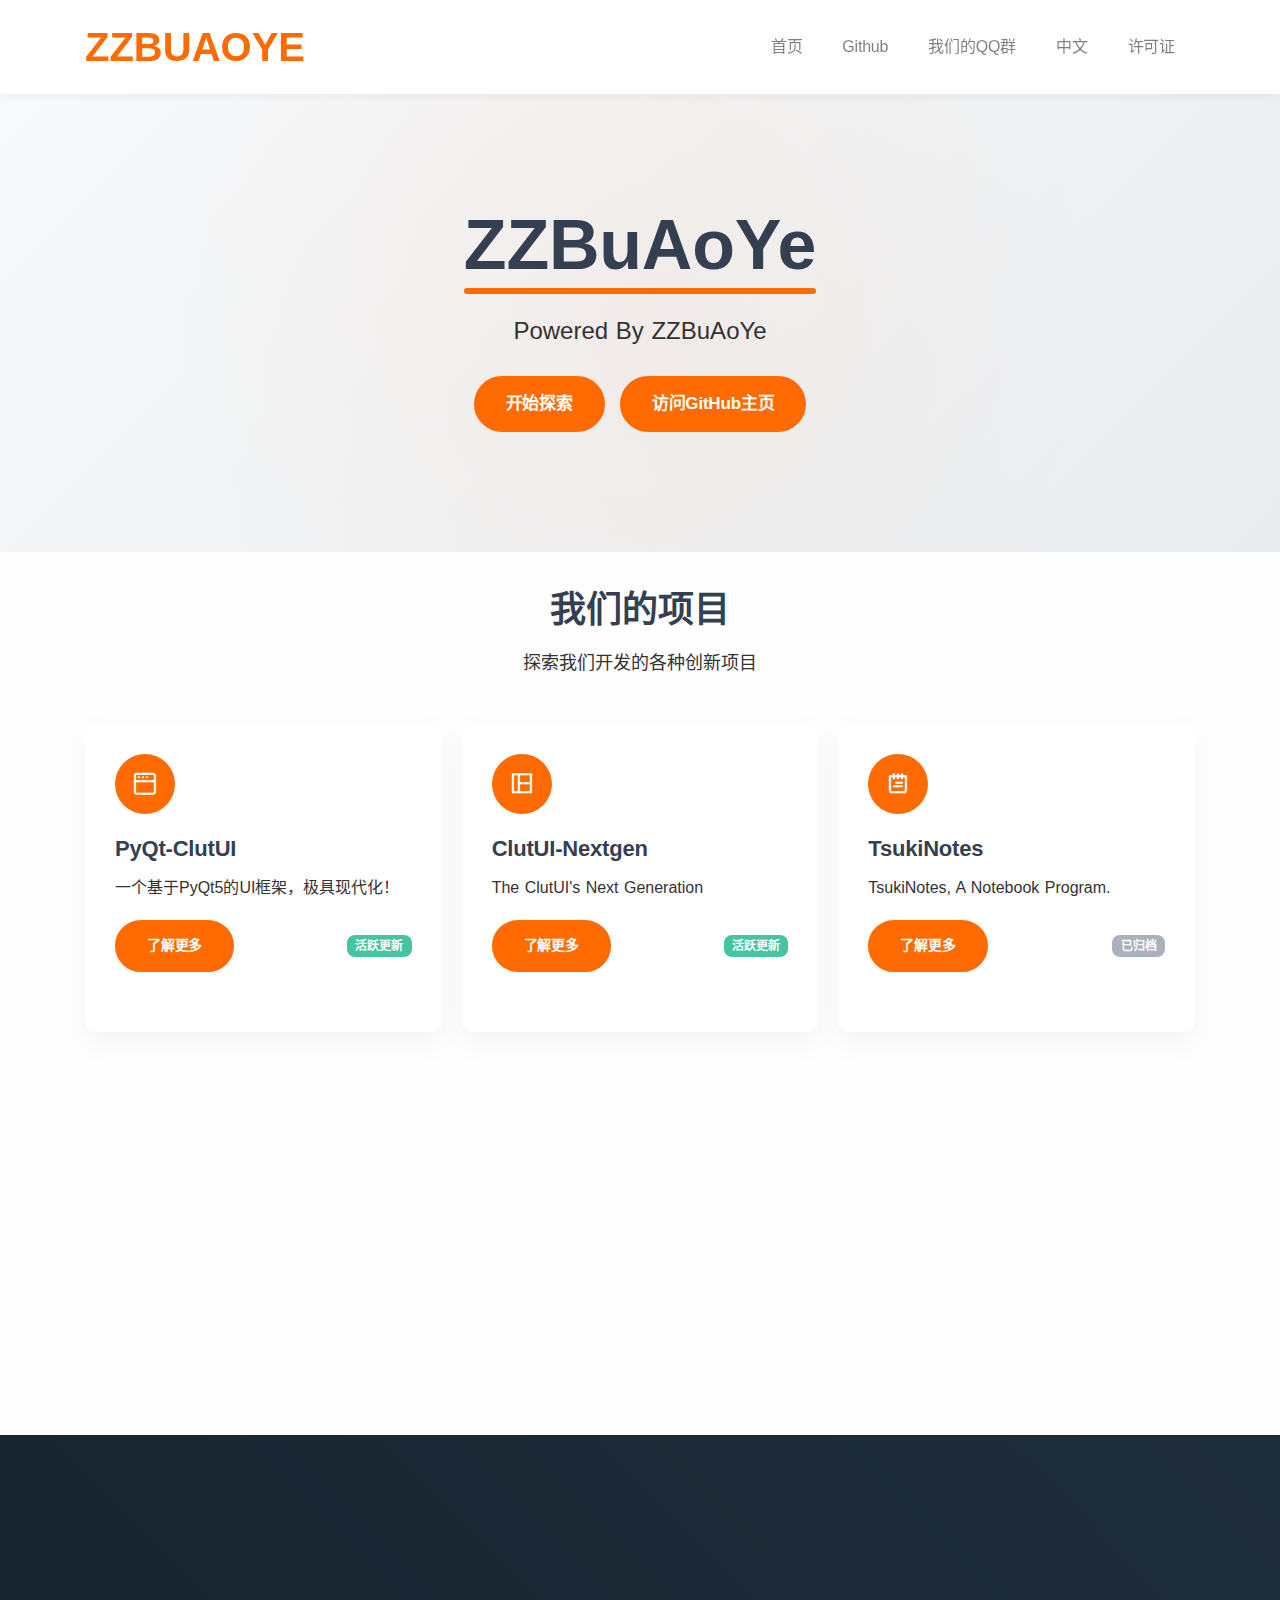
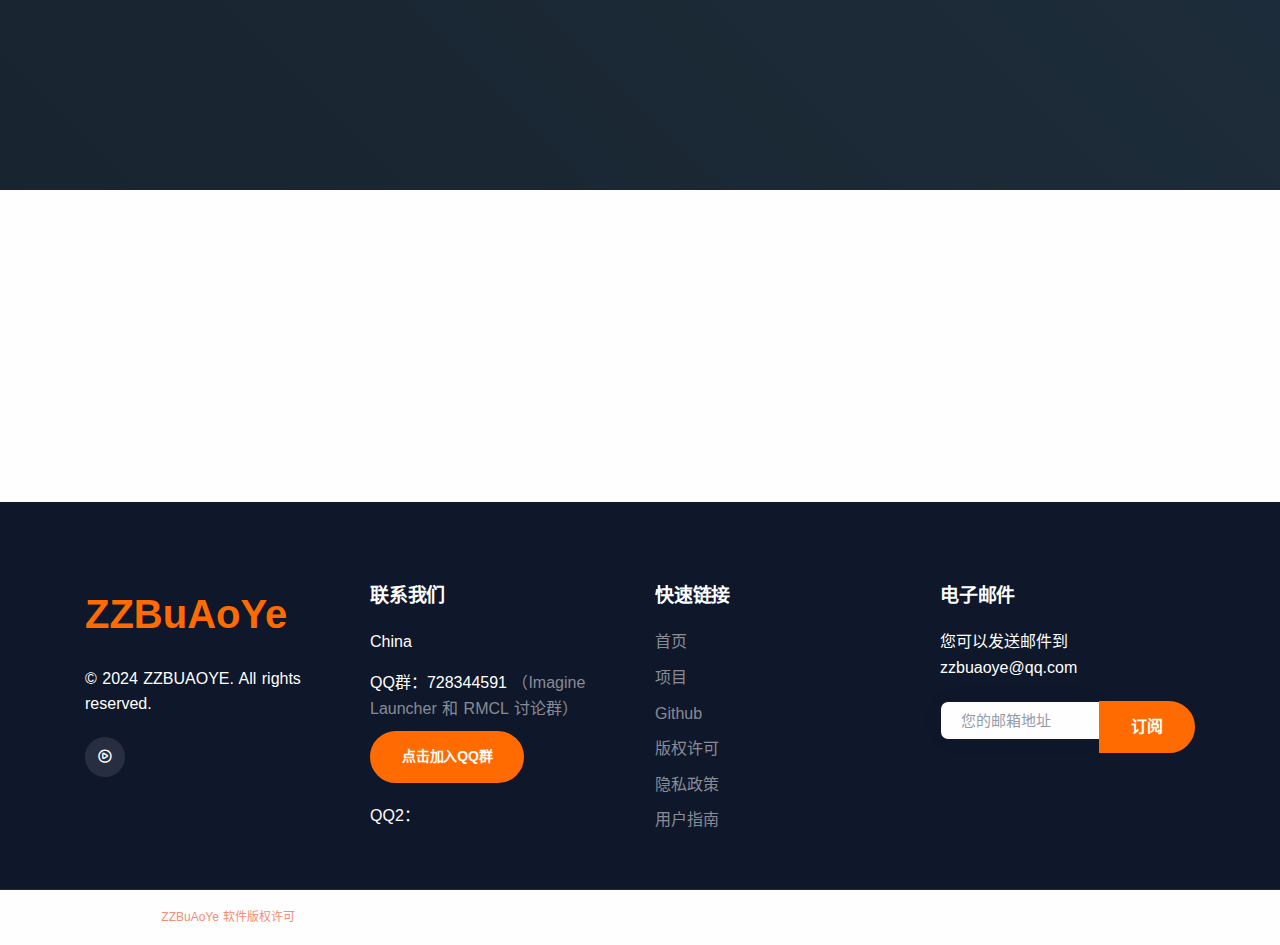
==== commit 87afcde0: "Update index.html" ====
--- a/index.html
+++ b/index.html
@@ -11,6 +11,8 @@
     <link rel="stylesheet" href="css/orange.css">
     <link rel="preload" href="css/thicccboi.css" as="style">
     <link rel="preload" href="fonts/Unicons.woff2" as="font" type="font/woff2" crossorigin>
+    <!-- 确保Bootstrap JS加载 -->
+    <script src="https://cdn.jsdelivr.net/npm/bootstrap@5.1.3/dist/js/bootstrap.bundle.min.js"></script>
     <style>
         :root {
             --primary-color: #ff6b00;
@@ -50,6 +52,7 @@
             background: linear-gradient(135deg, var(--light-bg) 0%, #e9ecef 100%);
             position: relative;
             overflow: hidden;
+            margin-top: 80px;
         }
         
         .hero-section::before {
@@ -245,14 +248,36 @@
         }
         
         .navbar {
-            padding: 20px 0;
+            padding: 15px 0;
             transition: all var(--animation-speed) ease;
+            background-color: rgba(255, 255, 255, 0.95);
+            box-shadow: 0 2px 10px rgba(0, 0, 0, 0.05);
+            position: fixed;
+            top: 0;
+            left: 0;
+            right: 0;
+            width: 100%;
+            z-index: 1030;
         }
         
         .navbar.scrolled {
             background-color: white;
             box-shadow: 0 5px 20px rgba(0, 0, 0, 0.05);
-            padding: 15px 0;
+            padding: 12px 0;
+        }
+        
+        .navbar .container {
+            position: relative;
+        }
+        
+        .navbar-brand {
+            position: relative;
+            z-index: 2;
+        }
+        
+        .navbar-nav {
+            position: relative;
+            z-index: 2;
         }
         
         .nav-link {
@@ -289,17 +314,12 @@
             box-shadow: 0 10px 30px rgba(0, 0, 0, 0.1);
             border-radius: 12px;
             padding: 15px 0;
-            opacity: 0;
             transform: translateY(10px);
-            transition: opacity 0.3s ease, transform 0.3s ease;
-            display: block;
-            visibility: hidden;
-        }
-        
-        .dropdown:hover .dropdown-menu {
-            opacity: 1;
+            transition: transform 0.3s ease;
+        }
+        
+        .dropdown-menu.show {
             transform: translateY(0);
-            visibility: visible;
         }
         
         .dropdown-item {
@@ -378,23 +398,126 @@
                 font-size: 2.5rem;
             }
             
-            .offcanvas-header {
-                background-color: var(--primary-color);
-            }
-            
             .dropdown-menu {
+                margin-left: 15px;
+                padding: 8px 0;
+                box-shadow: none;
+                max-height: none;
+                overflow: visible;
+                position: static;
+                border: none;
+                background-color: rgba(0, 0, 0, 0.03);
+                border-radius: 4px;
+                margin-top: 5px;
+                margin-bottom: 5px;
                 display: none;
-                opacity: 1;
-                transform: none;
-                visibility: visible;
-                box-shadow: none;
-                padding: 0;
-                margin-left: 15px;
+                transition: all 0.3s ease;
+                opacity: 0;
+                transform: translateY(-10px);
             }
             
             .dropdown-menu.show {
                 display: block;
-            }
+                opacity: 1;
+                transform: translateY(0);
+            }
+            
+            .navbar-nav .dropdown-toggle::after {
+                float: right;
+                margin-top: 10px;
+                transition: transform 0.3s ease;
+            }
+            
+            .navbar-nav .dropdown-toggle[aria-expanded="true"]::after {
+                transform: rotate(180deg);
+            }
+            
+            .navbar-nav .nav-link {
+                padding: 10px 15px !important;
+            }
+            
+            .dropdown-item {
+                padding: 10px 15px;
+                white-space: normal;
+                word-wrap: break-word;
+            }
+            
+            .navbar-nav {
+                width: 100%;
+            }
+            
+            .navbar-nav .nav-item {
+                width: 100%;
+            }
+            
+            .offcanvas {
+                width: 80%;
+                max-width: 300px;
+            }
+            
+            .offcanvas-body {
+                padding-top: 10px;
+                overflow-y: auto;
+                max-height: calc(100vh - 60px);
+            }
+        }
+        
+        /* 额外的样式确保下拉菜单可以正常工作 */
+        @media (min-width: 992px) {
+            .navbar .dropdown-menu {
+                display: none;
+                opacity: 0;
+                visibility: hidden;
+                transition: all 0.3s ease;
+                margin-top: 0;
+                border-radius: 8px;
+                box-shadow: 0 10px 30px rgba(0, 0, 0, 0.1);
+                border: none;
+                padding: 10px 0;
+                min-width: 200px;
+                position: absolute;
+                z-index: 1000;
+                max-height: calc(100vh - 100px);
+                overflow-y: auto;
+                top: 100%;
+                left: 0;
+            }
+            
+            .navbar .dropdown {
+                position: relative;
+            }
+            
+            .navbar .dropdown-menu.show {
+                display: block;
+                opacity: 1;
+                visibility: visible;
+                transform: translateY(0);
+            }
+            
+            .navbar .dropdown:hover > .dropdown-menu {
+                display: block;
+                opacity: 1;
+                visibility: visible;
+                transform: translateY(0);
+            }
+            
+            .navbar .nav-item {
+                margin: 0 5px;
+            }
+            
+            .navbar .nav-link {
+                padding: 8px 15px !important;
+            }
+            
+            .navbar .dropdown-item {
+                white-space: normal;
+                word-wrap: break-word;
+                padding: 8px 20px;
+            }
+        }
+        
+        .navbar .dropdown > .dropdown-toggle:active {
+            pointer-events: none;
         }
     </style>
 </head>
@@ -726,6 +849,183 @@
                 document.querySelector('.hero-title').classList.add('animated');
             }, 300);
             
+            // 修复移动端下拉菜单问题
+            const fixMobileDropdowns = function() {
+                if (window.innerWidth < 992) {
+                    const dropdowns = document.querySelectorAll('.navbar .dropdown');
+                    dropdowns.forEach(dropdown => {
+                        const toggle = dropdown.querySelector('.dropdown-toggle');
+                        const menu = dropdown.querySelector('.dropdown-menu');
+                        
+                        if (toggle && menu) {
+                            toggle.addEventListener('click', function(e) {
+                                e.preventDefault();
+                                e.stopPropagation();
+                                
+                                // 关闭其他打开的下拉菜单
+                                dropdowns.forEach(otherDropdown => {
+                                    if (otherDropdown !== dropdown) {
+                                        const otherMenu = otherDropdown.querySelector('.dropdown-menu');
+                                        const otherToggle = otherDropdown.querySelector('.dropdown-toggle');
+                                        if (otherMenu && otherMenu.classList.contains('show')) {
+                                            otherMenu.classList.remove('show');
+                                            if (otherToggle) otherToggle.setAttribute('aria-expanded', 'false');
+                                        }
+                                    }
+                                });
+                                
+                                // 切换当前下拉菜单
+                                menu.classList.toggle('show');
+                                toggle.setAttribute('aria-expanded', menu.classList.contains('show'));
+                            });
+                        }
+                    });
+                }
+            };
+            
+            // 初始化导航栏下拉菜单
+            function initNavbarDropdowns() {
+                const dropdowns = document.querySelectorAll('.navbar .dropdown');
+                
+                // 定义文档点击处理函数
+                function documentClickHandler(e) {
+                    if (!e.target.closest('.navbar .dropdown')) {
+                        document.querySelectorAll('.navbar .dropdown-menu.show').forEach(menu => {
+                            menu.classList.remove('show');
+                        });
+                    }
+                }
+                
+                // 清除所有现有事件监听器
+                document.removeEventListener('click', documentClickHandler);
+                
+                if (window.innerWidth >= 992) {
+                    // PC端下拉菜单逻辑
+                    dropdowns.forEach(dropdown => {
+                        const dropdownToggle = dropdown.querySelector('.dropdown-toggle');
+                        const dropdownMenu = dropdown.querySelector('.dropdown-menu');
+                        
+                        // 清除现有事件监听器
+                        const oldShowDropdown = dropdown._showDropdown;
+                        const oldHideDropdown = dropdown._hideDropdown;
+                        const oldToggleDropdown = dropdown._toggleDropdown;
+                        
+                        if (oldShowDropdown) dropdown.removeEventListener('mouseenter', oldShowDropdown);
+                        if (oldHideDropdown) dropdown.removeEventListener('mouseleave', oldHideDropdown);
+                        if (oldToggleDropdown && dropdownToggle) {
+                            dropdownToggle.removeEventListener('click', oldToggleDropdown);
+                        }
+                        
+                        // 鼠标悬停显示下拉菜单
+                        function showDropdown() {
+                            // 先关闭所有其他打开的下拉菜单
+                            document.querySelectorAll('.navbar .dropdown-menu.show').forEach(menu => {
+                                if (menu !== dropdownMenu) {
+                                    menu.classList.remove('show');
+                                }
+                            });
+                            dropdownMenu.classList.add('show');
+                            
+                            // 检查下拉菜单是否超出视窗底部
+                            setTimeout(() => {
+                                const menuRect = dropdownMenu.getBoundingClientRect();
+                                const viewportHeight = window.innerHeight;
+                                
+                                if (menuRect.bottom > viewportHeight) {
+                                    const overflowAmount = menuRect.bottom - viewportHeight;
+                                    dropdownMenu.style.top = `calc(100% - ${overflowAmount + 10}px)`;
+                                } else {
+                                    dropdownMenu.style.top = '100%';
+                                }
+                            }, 0);
+                        }
+                        
+                        // 鼠标离开隐藏下拉菜单
+                        function hideDropdown() {
+                            dropdownMenu.classList.remove('show');
+                        }
+                        
+                        // 点击切换下拉菜单状态
+                        function toggleDropdown(e) {
+                            e.preventDefault();
+                            e.stopPropagation();
+                            
+                            if (dropdownMenu.classList.contains('show')) {
+                                dropdownMenu.classList.remove('show');
+                            } else {
+                                // 先关闭所有其他打开的下拉菜单
+                                document.querySelectorAll('.navbar .dropdown-menu.show').forEach(menu => {
+                                    if (menu !== dropdownMenu) {
+                                        menu.classList.remove('show');
+                                    }
+                                });
+                                dropdownMenu.classList.add('show');
+                            }
+                        }
+                        
+                        // 保存事件处理函数引用
+                        dropdown._showDropdown = showDropdown;
+                        dropdown._hideDropdown = hideDropdown;
+                        dropdown._toggleDropdown = toggleDropdown;
+                        
+                        // 添加事件监听器
+                        dropdown.addEventListener('mouseenter', showDropdown);
+                        dropdown.addEventListener('mouseleave', hideDropdown);
+                        if (dropdownToggle) {
+                            dropdownToggle.addEventListener('click', toggleDropdown);
+                        }
+                    });
+                    
+                    // 点击页面其他区域关闭下拉菜单
+                    document.addEventListener('click', documentClickHandler);
+                } else {
+                    // 移动端下拉菜单逻辑
+                    dropdowns.forEach(dropdown => {
+                        const dropdownToggle = dropdown.querySelector('.dropdown-toggle');
+                        const dropdownMenu = dropdown.querySelector('.dropdown-menu');
+                        
+                        // 清除之前的事件监听器
+                        if (dropdownToggle) {
+                            const oldToggleDropdown = dropdown._mobileToggleDropdown;
+                            if (oldToggleDropdown) {
+                                dropdownToggle.removeEventListener('click', oldToggleDropdown);
+                            }
+                            
+                            // 点击切换下拉菜单
+                            function toggleMobileDropdown(e) {
+                                e.preventDefault();
+                                e.stopPropagation();
+                                
+                                // 切换当前下拉菜单
+                                dropdownMenu.classList.toggle('show');
+                                
+                                // 更新aria-expanded属性
+                                const expanded = dropdownMenu.classList.contains('show');
+                                this.setAttribute('aria-expanded', expanded);
+                            }
+                            
+                            // 保存事件处理函数引用
+                            dropdown._mobileToggleDropdown = toggleMobileDropdown;
+                            
+                            // 添加新的事件监听器
+                            dropdownToggle.addEventListener('click', toggleMobileDropdown);
+                        }
+                    });
+                }
+            }
+            
+            // 初始化导航栏
+            initNavbarDropdowns();
+            
+            // 修复移动端下拉菜单
+            fixMobileDropdowns();
+            
+            // 窗口大小改变时重新初始化导航栏
+            window.addEventListener('resize', function() {
+                initNavbarDropdowns();
+                fixMobileDropdowns();
+            });
+            
             // 检测元素是否在可视区域内
             function isElementInViewport(el) {
                 const rect = el.getBoundingClientRect();
@@ -803,19 +1103,6 @@
             
             // 初始化动画
             initAnimations();
-            
-            // 移动端下拉菜单优化
-            if (window.innerWidth < 992) {
-                document.querySelectorAll('.dropdown-toggle').forEach(dropdownToggle => {
-                    dropdownToggle.addEventListener('click', function(e) {
-                        e.preventDefault();
-                        e.stopPropagation();
-                        const parent = this.parentElement;
-                        const dropdown = parent.querySelector('.dropdown-menu');
-                        dropdown.classList.toggle('show');
-                    });
-                });
-            }
             
             // 平滑滚动效果
             document.querySelectorAll('a[href^="#"]').forEach(anchor => {
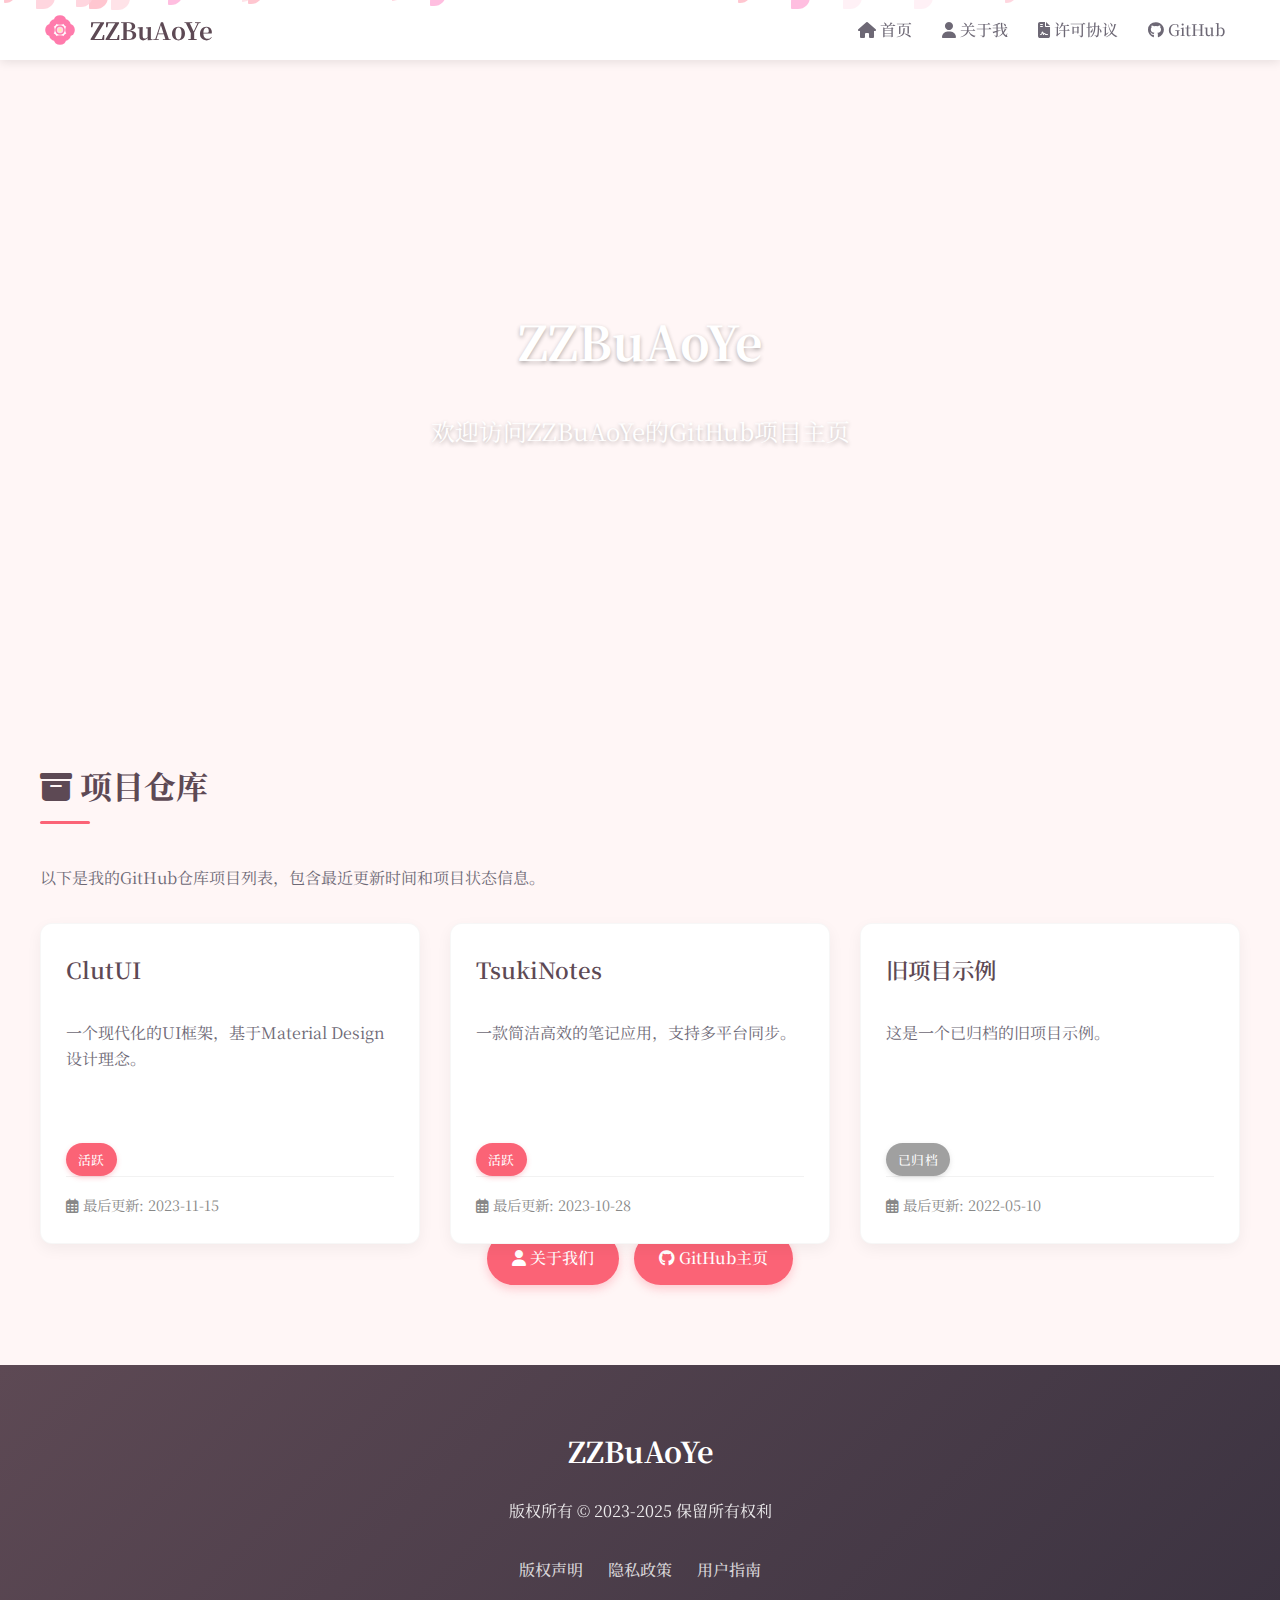
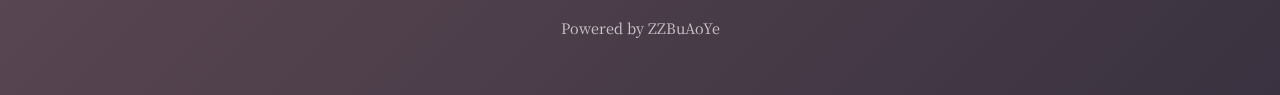
==== commit 8a00bd16: "zzbuaoye 's pages v5" ====
--- a/index.html
+++ b/index.html
@@ -1,1150 +1,176 @@
 <!DOCTYPE html>
 <html lang="zh-CN">
 <head>
-    <meta charset="utf-8">
+    <meta charset="UTF-8">
     <meta name="viewport" content="width=device-width, initial-scale=1.0">
-    <title>ZZBuAoYe - 官方网站</title>
-    <meta name="description" content="ZZBuAoYe官方网站 - ForEver ZZBuAoYe">
-    <link rel="stylesheet" href="css/bootstrap.min.css">
-    <link rel="stylesheet" href="css/plugins.css">
-    <link rel="stylesheet" href="css/style.css">
-    <link rel="stylesheet" href="css/orange.css">
-    <link rel="preload" href="css/thicccboi.css" as="style">
-    <link rel="preload" href="fonts/Unicons.woff2" as="font" type="font/woff2" crossorigin>
-    <!-- 确保Bootstrap JS加载 -->
-    <script src="https://cdn.jsdelivr.net/npm/bootstrap@5.1.3/dist/js/bootstrap.bundle.min.js"></script>
-    <style>
-        :root {
-            --primary-color: #ff6b00;
-            --secondary-color: #1e2d3b;
-            --text-color: #333;
-            --light-bg: #f8f9fa;
-            --dark-bg: #1e2d3b;
-            --navy-bg: #0f172a;
-            --animation-speed: 0.3s;
-        }
-        
-        * {
-            box-sizing: border-box;
-        }
-        
-        body {
-            margin: 0;
-            font-family: -apple-system, BlinkMacSystemFont, "Helvetica Neue", Helvetica, Roboto, Arial, "PingFang SC", "Hiragino Sans GB", "Microsoft Yahei", "Microsoft Jhenghei", sans-serif;
-            color: var(--text-color);
-            line-height: 1.6;
-            overflow-x: hidden;
-        }
-        
-        .logo-text {
-            font-size: 40px;
-            font-weight: bold;
-            color: var(--primary-color);
-            transition: transform var(--animation-speed) ease;
-        }
-        
-        .navbar-brand:hover .logo-text {
-            transform: scale(1.05);
-        }
-        
-        .hero-section {
-            padding: 120px 0;
-            background: linear-gradient(135deg, var(--light-bg) 0%, #e9ecef 100%);
-            position: relative;
-            overflow: hidden;
-            margin-top: 80px;
-        }
-        
-        .hero-section::before {
-            content: '';
-            position: absolute;
-            top: 0;
-            right: 0;
-            bottom: 0;
-            left: 0;
-            background: radial-gradient(circle at 50% 50%, rgba(255, 107, 0, 0.05) 0%, transparent 70%);
-        }
-        
-        .hero-title {
-            font-size: 3.5rem;
-            font-weight: 700;
-            margin-bottom: 1.5rem;
-            position: relative;
-        }
-        
-        .hero-title .primary {
-            position: relative;
-        }
-        
-        .hero-title .primary::after {
-            content: '';
-            position: absolute;
-            bottom: -10px;
-            left: 0;
-            width: 100%;
-            height: 6px;
-            background-color: var(--primary-color);
-            border-radius: 3px;
-            transform: scaleX(0);
-            transform-origin: left;
-            transition: transform 0.5s ease;
-        }
-        
-        .hero-title.animated .primary::after {
-            transform: scaleX(1);
-        }
-        
-        .project-card {
-            background-color: white;
-            border-radius: 12px;
-            box-shadow: 0 10px 30px rgba(0, 0, 0, 0.05);
-            padding: 30px;
-            margin-bottom: 30px;
-            transition: transform var(--animation-speed) ease, box-shadow var(--animation-speed) ease;
-            position: relative;
-            z-index: 1;
-            overflow: hidden;
-        }
-        
-        .project-card::before {
-            content: '';
-            position: absolute;
-            top: 0;
-            left: 0;
-            right: 0;
-            bottom: 0;
-            background: linear-gradient(135deg, rgba(255, 107, 0, 0.05) 0%, transparent 100%);
-            z-index: -1;
-            opacity: 0;
-            transition: opacity var(--animation-speed) ease;
-        }
-        
-        .project-card:hover {
-            transform: translateY(-5px);
-            box-shadow: 0 15px 40px rgba(0, 0, 0, 0.1);
-        }
-        
-        .project-card:hover::before {
-            opacity: 1;
-        }
-        
-        .project-icon {
-            width: 60px;
-            height: 60px;
-            background-color: var(--primary-color);
-            border-radius: 50%;
-            display: flex;
-            align-items: center;
-            justify-content: center;
-            margin-bottom: 20px;
-            color: white;
-            font-size: 24px;
-            transition: transform var(--animation-speed) ease;
-        }
-        
-        .project-card:hover .project-icon {
-            transform: scale(1.1) rotate(5deg);
-        }
-        
-        .dark-section {
-            background-color: var(--dark-bg);
-            color: white;
-            padding: 80px 0;
-            position: relative;
-            overflow: hidden;
-        }
-        
-        .dark-section::before {
-            content: '';
-            position: absolute;
-            top: 0;
-            left: 0;
-            width: 100%;
-            height: 100%;
-            background: linear-gradient(45deg, rgba(0, 0, 0, 0.2) 0%, transparent 100%);
-            z-index: 0;
-        }
-        
-        .footer {
-            background-color: var(--navy-bg);
-            color: white;
-            padding: 80px 0 40px;
-            position: relative;
-        }
-        
-        .btn-primary {
-            background-color: var(--primary-color);
-            border-color: var(--primary-color);
-            border-radius: 30px;
-            padding: 12px 30px;
-            font-weight: 600;
-            transition: all var(--animation-speed) ease;
-            position: relative;
-            overflow: hidden;
-        }
-        
-        .btn-primary::before {
-            content: '';
-            position: absolute;
-            top: 0;
-            left: -100%;
-            width: 100%;
-            height: 100%;
-            background: linear-gradient(90deg, transparent, rgba(255, 255, 255, 0.2), transparent);
-            transition: left 0.5s ease;
-        }
-        
-        .btn-primary:hover {
-            background-color: #e05d00;
-            border-color: #e05d00;
-            transform: translateY(-2px);
-            box-shadow: 0 5px 15px rgba(255, 107, 0, 0.3);
-        }
-        
-        .btn-primary:hover::before {
-            left: 100%;
-        }
-        
-        .social-icon {
-            display: inline-flex;
-            align-items: center;
-            justify-content: center;
-            width: 40px;
-            height: 40px;
-            border-radius: 50%;
-            background-color: rgba(255, 255, 255, 0.1);
-            color: white;
-            margin-right: 10px;
-            transition: all var(--animation-speed) ease;
-            position: relative;
-            overflow: hidden;
-        }
-        
-        .social-icon::before {
-            content: '';
-            position: absolute;
-            top: 0;
-            left: 0;
-            width: 100%;
-            height: 100%;
-            background: var(--primary-color);
-            border-radius: 50%;
-            transform: scale(0);
-            transition: transform 0.3s ease;
-        }
-        
-        .social-icon i {
-            position: relative;
-            z-index: 1;
-        }
-        
-        .social-icon:hover {
-            color: white;
-            transform: translateY(-3px);
-        }
-        
-        .social-icon:hover::before {
-            transform: scale(1);
-        }
-        
-        .navbar {
-            padding: 15px 0;
-            transition: all var(--animation-speed) ease;
-            background-color: rgba(255, 255, 255, 0.95);
-            box-shadow: 0 2px 10px rgba(0, 0, 0, 0.05);
-            position: fixed;
-            top: 0;
-            left: 0;
-            right: 0;
-            width: 100%;
-            z-index: 1030;
-        }
-        
-        .navbar.scrolled {
-            background-color: white;
-            box-shadow: 0 5px 20px rgba(0, 0, 0, 0.05);
-            padding: 12px 0;
-        }
-        
-        .navbar .container {
-            position: relative;
-        }
-        
-        .navbar-brand {
-            position: relative;
-            z-index: 2;
-        }
-        
-        .navbar-nav {
-            position: relative;
-            z-index: 2;
-        }
-        
-        .nav-link {
-            font-weight: 500;
-            padding: 10px 15px !important;
-            transition: all var(--animation-speed) ease;
-            position: relative;
-        }
-        
-        .nav-link::after {
-            content: '';
-            position: absolute;
-            bottom: 5px;
-            left: 15px;
-            width: calc(100% - 30px);
-            height: 2px;
-            background-color: var(--primary-color);
-            transform: scaleX(0);
-            transform-origin: right;
-            transition: transform 0.3s ease;
-        }
-        
-        .nav-link:hover::after {
-            transform: scaleX(1);
-            transform-origin: left;
-        }
-        
-        .nav-link:hover {
-            color: var(--primary-color) !important;
-        }
-        
-        .dropdown-menu {
-            border: none;
-            box-shadow: 0 10px 30px rgba(0, 0, 0, 0.1);
-            border-radius: 12px;
-            padding: 15px 0;
-            transform: translateY(10px);
-            transition: transform 0.3s ease;
-        }
-        
-        .dropdown-menu.show {
-            transform: translateY(0);
-        }
-        
-        .dropdown-item {
-            padding: 10px 25px;
-            font-weight: 500;
-            transition: all var(--animation-speed) ease;
-        }
-        
-        .dropdown-item:hover {
-            background-color: rgba(255, 107, 0, 0.1);
-            color: var(--primary-color);
-        }
-        
-        .fade-in {
-            opacity: 0;
-            transform: translateY(20px);
-            transition: opacity 0.6s ease, transform 0.6s ease;
-        }
-        
-        .fade-in.visible {
-            opacity: 1;
-            transform: translateY(0);
-        }
-        
-        .scale-in {
-            opacity: 0;
-            transform: scale(0.9);
-            transition: opacity 0.6s ease, transform 0.6s ease;
-        }
-        
-        .scale-in.visible {
-            opacity: 1;
-            transform: scale(1);
-        }
-        
-        .slide-in-right {
-            opacity: 0;
-            transform: translateX(30px);
-            transition: opacity 0.6s ease, transform 0.6s ease;
-        }
-        
-        .slide-in-right.visible {
-            opacity: 1;
-            transform: translateX(0);
-        }
-        
-        .slide-in-left {
-            opacity: 0;
-            transform: translateX(-30px);
-            transition: opacity 0.6s ease, transform 0.6s ease;
-        }
-        
-        .slide-in-left.visible {
-            opacity: 1;
-            transform: translateX(0);
-        }
-        
-        @keyframes pulse {
-            0% {
-                box-shadow: 0 0 0 0 rgba(255, 107, 0, 0.4);
-            }
-            70% {
-                box-shadow: 0 0 0 10px rgba(255, 107, 0, 0);
-            }
-            100% {
-                box-shadow: 0 0 0 0 rgba(255, 107, 0, 0);
-            }
-        }
-        
-        .pulse {
-            animation: pulse 2s infinite;
-        }
-        
-        @media (max-width: 991px) {
-            .hero-title {
-                font-size: 2.5rem;
-            }
-            
-            .dropdown-menu {
-                margin-left: 15px;
-                padding: 8px 0;
-                box-shadow: none;
-                max-height: none;
-                overflow: visible;
-                position: static;
-                border: none;
-                background-color: rgba(0, 0, 0, 0.03);
-                border-radius: 4px;
-                margin-top: 5px;
-                margin-bottom: 5px;
-                display: none;
-                transition: all 0.3s ease;
-                opacity: 0;
-                transform: translateY(-10px);
-            }
-            
-            .dropdown-menu.show {
-                display: block;
-                opacity: 1;
-                transform: translateY(0);
-            }
-            
-            .navbar-nav .dropdown-toggle::after {
-                float: right;
-                margin-top: 10px;
-                transition: transform 0.3s ease;
-            }
-            
-            .navbar-nav .dropdown-toggle[aria-expanded="true"]::after {
-                transform: rotate(180deg);
-            }
-            
-            .navbar-nav .nav-link {
-                padding: 10px 15px !important;
-            }
-            
-            .dropdown-item {
-                padding: 10px 15px;
-                white-space: normal;
-                word-wrap: break-word;
-            }
-            
-            .navbar-nav {
-                width: 100%;
-            }
-            
-            .navbar-nav .nav-item {
-                width: 100%;
-            }
-            
-            .offcanvas {
-                width: 80%;
-                max-width: 300px;
-            }
-            
-            .offcanvas-body {
-                padding-top: 10px;
-                overflow-y: auto;
-                max-height: calc(100vh - 60px);
-            }
-        }
-        
-        /* 额外的样式确保下拉菜单可以正常工作 */
-        @media (min-width: 992px) {
-            .navbar .dropdown-menu {
-                display: none;
-                opacity: 0;
-                visibility: hidden;
-                transition: all 0.3s ease;
-                margin-top: 0;
-                border-radius: 8px;
-                box-shadow: 0 10px 30px rgba(0, 0, 0, 0.1);
-                border: none;
-                padding: 10px 0;
-                min-width: 200px;
-                position: absolute;
-                z-index: 1000;
-                max-height: calc(100vh - 100px);
-                overflow-y: auto;
-                top: 100%;
-                left: 0;
-            }
-            
-            .navbar .dropdown {
-                position: relative;
-            }
-            
-            .navbar .dropdown-menu.show {
-                display: block;
-                opacity: 1;
-                visibility: visible;
-                transform: translateY(0);
-            }
-            
-            .navbar .dropdown:hover > .dropdown-menu {
-                display: block;
-                opacity: 1;
-                visibility: visible;
-                transform: translateY(0);
-            }
-            
-            .navbar .nav-item {
-                margin: 0 5px;
-            }
-            
-            .navbar .nav-link {
-                padding: 8px 15px !important;
-            }
-            
-            .navbar .dropdown-item {
-                white-space: normal;
-                word-wrap: break-word;
-                padding: 8px 20px;
-            }
-        }
-        
-        .navbar .dropdown > .dropdown-toggle:active {
-            pointer-events: none;
-        }
-    </style>
+    <meta name="description" content="ZZBuAoYe的GitHub项目主页 - 查看最新项目和更新">
+    <title>ZZBuAoYe - GitHub主页</title>
+    <link rel="icon" href="https://ooo.0x0.ooo/2023/11/04/ONZsBj.png">
+    <link rel="preconnect" href="https://fonts.googleapis.com">
+    <link rel="preconnect" href="https://fonts.gstatic.com" crossorigin>
+    <link href="https://fonts.googleapis.com/css2?family=Noto+Sans+SC:wght@300;400;500;700&family=Noto+Serif+SC:wght@400;600;700&display=swap" rel="stylesheet">
+    <link rel="stylesheet" href="https://cdn.jsdelivr.net/npm/@fortawesome/fontawesome-free@6.2.1/css/all.min.css">
+    <link rel="stylesheet" href="css/sakura-theme.css">
 </head>
 <body>
-    <div class="content-wrapper">
-        <!-- 导航栏 -->
-        <header>
-            <nav class="navbar navbar-expand-lg navbar-light fixed-top">
-                <div class="container">
-                    <a class="navbar-brand" href="#">
-                        <span class="logo-text">ZZBUAOYE</span>
-                    </a>
-                    <button class="navbar-toggler" type="button" data-bs-toggle="offcanvas" data-bs-target="#navbarOffcanvas" aria-controls="navbarOffcanvas" aria-expanded="false" aria-label="Toggle navigation">
-                        <span class="navbar-toggler-icon"></span>
-                    </button>
-                    
-                    <div class="offcanvas offcanvas-start" tabindex="-1" id="navbarOffcanvas" aria-labelledby="navbarOffcanvasLabel">
-                        <div class="offcanvas-header">
-                            <h3 class="text-white fs-30 mb-0" id="navbarOffcanvasLabel">ZZBUAOYE</h3>
-                            <button type="button" class="btn-close btn-close-white" data-bs-dismiss="offcanvas" aria-label="Close"></button>
-                        </div>
-                        <div class="offcanvas-body">
-                            <ul class="navbar-nav ms-auto">
-                                <li class="nav-item">
-                                    <a class="nav-link" href="https://zzbuaoye.us.kg">首页</a>
-                                </li>
-                                <li class="nav-item dropdown">
-                                    <a class="nav-link dropdown-toggle" href="#" id="githubDropdown" role="button" data-bs-toggle="dropdown" aria-expanded="false">
-                                        Github
-                                    </a>
-                                    <ul class="dropdown-menu" aria-labelledby="githubDropdown">
-                                        <li><a class="dropdown-item" href="https://github.com/buaoyezz/" target="_blank">去我的主页</a></li>
-                                    </ul>
-                                </li>
-                                <li class="nav-item dropdown">
-                                    <a class="nav-link dropdown-toggle" href="#" id="qqDropdown" role="button" data-bs-toggle="dropdown" aria-expanded="false">
-                                        我们的QQ群
-                                    </a>
-                                    <ul class="dropdown-menu" aria-labelledby="qqDropdown">
-                                        <li><a class="dropdown-item" href="https://qm.qq.com/q/7dInQAuDVS">728344591（Imagine Launcher 和 RMCL 讨论群）</a></li>
-                                        <li><a class="dropdown-item" href="./blog2.html">QQ2【没建】</a></li>
-                                    </ul>
-                                </li>
-                                <li class="nav-item dropdown">
-                                    <a class="nav-link dropdown-toggle" href="#" id="langDropdown" role="button" data-bs-toggle="dropdown" aria-expanded="false">
-                                        中文
-                                    </a>
-                                    <ul class="dropdown-menu" aria-labelledby="langDropdown">
-                                        <li><a class="dropdown-item" href="#">中文</a></li>
-                                        <li><a class="dropdown-item" href="#">English</a></li>
-                                    </ul>
-                                </li>
-                                <li class="nav-item dropdown">
-                                    <a class="nav-link dropdown-toggle" href="#" id="licenseDropdown" role="button" data-bs-toggle="dropdown" aria-expanded="false">
-                                        许可证
-                                    </a>
-                                    <ul class="dropdown-menu" aria-labelledby="licenseDropdown">
-                                        <li><a class="dropdown-item" href="about/License/COPYRIGHT_LICENSE.md">版权许可</a></li>
-                                        <li><a class="dropdown-item" href="about/License/PRIVACY_POLICY.md">隐私政策</a></li>
-                                        <li><a class="dropdown-item" href="about/License/USER_GUIDELINES.md">用户指南</a></li>
-                                    </ul>
-                                </li>
-                            </ul>
-                        </div>
-                    </div>
+    <!-- 导航栏 -->
+    <nav class="nav-container">
+        <div class="nav-wrapper">
+            <a href="index.html" class="site-logo">
+                <img src="img/sakura-icon.svg" alt="ZZBuAoYe Logo">
+                <h1 class="site-title">ZZBuAoYe</h1>
+            </a>
+            <ul class="nav-menu" id="nav-menu">
+                <li><a href="index.html"><i class="fas fa-home"></i> 首页</a></li>
+                <li><a href="about/index.html"><i class="fas fa-user"></i> 关于我</a></li>
+                <li><a href="about/License/index.html"><i class="fas fa-file-contract"></i> 许可协议</a></li>
+                <li><a href="https://github.com/buaoyezz" target="_blank"><i class="fab fa-github"></i> GitHub</a></li>
+            </ul>
+            <button class="mobile-toggle" id="mobile-toggle">
+                <i class="fas fa-bars"></i>
+            </button>
+        </div>
+    </nav>
+
+    <!-- 头部区域 -->
+    <header class="hero-header">
+        <div class="hero-bg"></div>
+        <div class="hero-content">
+            <h1 class="hero-title">ZZBuAoYe</h1>
+            <p class="hero-subtitle">欢迎访问ZZBuAoYe的GitHub项目主页</p>
+        </div>
+    </header>
+
+    <!-- 主要内容区域 -->
+    <div class="main-container">
+        <h2 class="section-title"><i class="fas fa-archive"></i> 项目仓库</h2>
+        <p>以下是我的GitHub仓库项目列表，包含最近更新时间和项目状态信息。</p>
+
+        <div class="repo-grid" id="repo-container">
+            <!-- 仓库卡片将通过JavaScript动态加载 -->
+            <div class="repo-card">
+                <h3 class="repo-title">ClutUI</h3>
+                <p class="repo-description">一个现代化的UI框架，基于Material Design设计理念。</p>
+                <div>
+                    <span class="badge badge-active">活跃</span>
                 </div>
-            </nav>
-        </header>
-
-        <!-- 英雄区域 -->
-        <section class="hero-section">
-            <div class="container">
-                <div class="row align-items-center">
-                    <div class="col-lg-8 col-xl-7 mx-auto text-center">
-                        <h1 class="hero-title mb-4">
-                            <span class="primary">ZZBuAoYe</span>
-                        </h1>
-                        <p class="lead fs-24 mb-5">Powered By ZZBuAoYe</p>
-                        <div class="d-flex justify-content-center gap-3 flex-wrap">
-                            <a href="#projects" class="btn btn-primary btn-lg">开始探索</a>
-                            <a href="https://github.com/buaoyezz/" class="btn btn-primary btn-lg">访问GitHub主页</a>
-                        </div>
-                    </div>
+                <div class="repo-meta">
+                    <span><i class="far fa-calendar-alt"></i> 最后更新: 2023-11-15</span>
                 </div>
             </div>
-        </section>
 
-        <!-- 项目展示区域 -->
-        <section class="py-5 py-md-7" id="projects">
-            <div class="container">
-                <div class="row mb-5">
-                    <div class="col-lg-6 mx-auto text-center">
-                        <h2 class="display-4 mb-3">我们的项目</h2>
-                        <p class="lead">探索我们开发的各种创新项目</p>
-                    </div>
+            <div class="repo-card">
+                <h3 class="repo-title">TsukiNotes</h3>
+                <p class="repo-description">一款简洁高效的笔记应用，支持多平台同步。</p>
+                <div>
+                    <span class="badge badge-active">活跃</span>
                 </div>
-                
-                <div class="row g-4">
-                    <!-- PyQt-ClutUI项目卡片 -->
-                    <div class="col-md-6 col-lg-4 mb-4">
-                        <div class="project-card h-100">
-                            <div class="project-icon">
-                                <i class="uil uil-window"></i>
-                            </div>
-                            <h3>PyQt-ClutUI</h3>
-                            <p>一个基于PyQt5的UI框架，极具现代化！</p>
-                            <div class="d-flex justify-content-between align-items-center mt-3">
-                                <a href="https://github.com/buaoyezz/PyQt-ClutUI" class="btn btn-sm btn-primary">了解更多</a>
-                                <span class="badge bg-success">活跃更新</span>
-                            </div>
-                        </div>
-                    </div>
-                    
-                    <!-- ClutUI-Nextgen项目卡片 -->
-                    <div class="col-md-6 col-lg-4 mb-4">
-                        <div class="project-card h-100">
-                            <div class="project-icon">
-                                <i class="uil uil-window-grid"></i>
-                            </div>
-                            <h3>ClutUI-Nextgen</h3>
-                            <p>The ClutUI's Next Generation</p>
-                            <div class="d-flex justify-content-between align-items-center mt-3">
-                                <a href="https://github.com/buaoyezz/ClutUI-Nextgen" class="btn btn-sm btn-primary">了解更多</a>
-                                <span class="badge bg-success">活跃更新</span>
-                            </div>
-                        </div>
-                    </div>
-                    
-                    <!-- TsukiNotes项目卡片 -->
-                    <div class="col-md-6 col-lg-4 mb-4">
-                        <div class="project-card h-100">
-                            <div class="project-icon">
-                                <i class="uil uil-notes"></i>
-                            </div>
-                            <h3>TsukiNotes</h3>
-                            <p>TsukiNotes, A Notebook Program.</p>
-                            <div class="d-flex justify-content-between align-items-center mt-3">
-                                <a href="https://github.com/buaoyezz/TsukiNotes" class="btn btn-sm btn-primary">了解更多</a>
-                                <span class="badge bg-secondary">已归档</span>
-                            </div>
-                        </div>
-                    </div>
-                    
-                    <!-- Clut-Injector项目卡片 -->
-                    <div class="col-md-6 col-lg-4 mb-4">
-                        <div class="project-card h-100">
-                            <div class="project-icon">
-                                <i class="uil uil-syringe"></i>
-                            </div>
-                            <h3>Clut-Injector</h3>
-                            <p>Nakly Injector: A Simple Injector Program</p>
-                            <div class="d-flex justify-content-between align-items-center mt-3">
-                                <a href="https://github.com/buaoyezz/Clut-Injector" class="btn btn-sm btn-primary">了解更多</a>
-                                <span class="badge bg-success">活跃更新</span>
-                            </div>
-                        </div>
-                    </div>
+                <div class="repo-meta">
+                    <span><i class="far fa-calendar-alt"></i> 最后更新: 2023-10-28</span>
                 </div>
             </div>
-        </section>
 
-        <!-- 活跃度展示区域 -->
-        <section class="dark-section">
-            <div class="container">
-                <div class="row align-items-center">
-                    <div class="col-lg-5">
-                        <h2 class="display-4 text-white mb-4">我们的活跃度</h2>
-                        <p class="lead mb-4">一年四季在线，持续为用户提供优质服务和支持。</p>
-                        <div class="d-flex gap-2 mt-4">
-                            <div class="d-flex align-items-center">
-                                <div class="me-2 text-primary">
-                                    <i class="uil uil-check-circle fs-3"></i>
-                                </div>
-                                <div>24/7 在线支持</div>
-                            </div>
-                        </div>
-                        <div class="d-flex gap-2 mt-3">
-                            <div class="d-flex align-items-center">
-                                <div class="me-2 text-primary">
-                                    <i class="uil uil-check-circle fs-3"></i>
-                                </div>
-                                <div>定期更新维护</div>
-                            </div>
-                        </div>
-                    </div>
-                    <div class="col-lg-6 offset-lg-1 mt-5 mt-lg-0">
-                        <div class="card border-0 shadow-lg">
-                            <div class="card-body p-4">
-                                <h4 class="mb-4">活动日历</h4>
-                                <div class="d-flex justify-content-between mb-3">
-                                    <div>项目更新</div>
-                                    <div>每周</div>
-                                </div>
-                                <div class="d-flex justify-content-between mb-3">
-                                    <div>社区互动</div>
-                                    <div>每天</div>
-                                </div>
-                                <div class="d-flex justify-content-between">
-                                    <div>技术支持</div>
-                                    <div>24/7</div>
-                                </div>
-                            </div>
-                        </div>
-                    </div>
+            <div class="repo-card">
+                <h3 class="repo-title">旧项目示例</h3>
+                <p class="repo-description">这是一个已归档的旧项目示例。</p>
+                <div>
+                    <span class="badge badge-archived">已归档</span>
+                </div>
+                <div class="repo-meta">
+                    <span><i class="far fa-calendar-alt"></i> 最后更新: 2022-05-10</span>
                 </div>
             </div>
-        </section>
+        </div>
 
-        <!-- 加入我们区域 -->
-        <section class="py-5 py-md-7">
-            <div class="container">
-                <div class="row">
-                    <div class="col-lg-10 mx-auto">
-                        <div class="card border-0 shadow-lg overflow-hidden">
-                            <div class="row g-0">
-                                <div class="col-md-6 bg-primary p-5 text-white d-flex align-items-center">
-                                    <div>
-                                        <h3 class="display-5 mb-4">加入我们</h3>
-                                        <p class="lead mb-4">有兴趣可以加入我们的QQ群，一起交流学习，共同进步。</p>
-                                        <a href="https://qm.qq.com/q/7dInQAuDVS" class="btn btn-light text-primary fw-bold">加入QQ群</a>
-                                    </div>
-                                </div>
-                                <div class="col-md-6 p-5 d-flex align-items-center">
-                                    <div>
-                                        <h4 class="mb-4">联系方式</h4>
-                                        <p class="mb-3">
-                                            <i class="uil uil-envelope me-2"></i> zzbuaoye@qq.com
-                                        </p>
-                                        <p class="mb-3">
-                                            <i class="uil uil-location-point me-2"></i> China
-                                        </p>
-                                        <div class="mt-4">
-                                            <a href="https://space.bilibili.com/" class="social-icon" title="哔哩哔哩">
-                                                <i class="uil uil-play-circle"></i>
-                                            </a>
-                                        </div>
-                                    </div>
-                                </div>
-                            </div>
-                        </div>
-                    </div>
-                </div>
-            </div>
-        </section>
+        <div class="btn-group">
+            <a href="about/index.html" class="btn"><i class="fas fa-user"></i> 关于我们</a>
+            <a href="https://github.com/buaoyezz" class="btn" target="_blank"><i class="fab fa-github"></i> GitHub主页</a>
+        </div>
     </div>
 
     <!-- 页脚 -->
     <footer class="footer">
-        <div class="container">
-            <div class="row gy-4 gy-lg-0">
-                <div class="col-md-4 col-lg-3">
-                    <div class="mb-4">
-                        <span class="logo-text">ZZBuAoYe</span>
-                    </div>
-                    <p class="mb-4">© 2024 ZZBUAOYE. All rights reserved.</p>
-                    <div class="d-flex gap-2">
-                        <a href="https://space.bilibili.com/" class="social-icon" title="哔哩哔哩">
-                            <i class="uil uil-play-circle"></i>
-                        </a>
-                    </div>
-                </div>
-                
-                <div class="col-md-4 col-lg-3">
-                    <h4 class="text-white mb-4">联系我们</h4>
-                    <address class="mb-3">China</address>
-                    <p class="mb-2">QQ群：728344591 <span class="text-white-50">（Imagine Launcher 和 RMCL 讨论群）</span></p>
-                    <p class="mb-4"><a href="https://qm.qq.com/q/7dInQAuDVS" class="btn btn-sm btn-primary">点击加入QQ群</a></p>
-                    <p>QQ2：</p>
-                </div>
-                
-                <div class="col-md-4 col-lg-3">
-                    <h4 class="text-white mb-4">快速链接</h4>
-                    <ul class="list-unstyled mb-0">
-                        <li class="mb-2"><a href="#" class="text-white-50 text-decoration-none">首页</a></li>
-                        <li class="mb-2"><a href="#projects" class="text-white-50 text-decoration-none">项目</a></li>
-                        <li class="mb-2"><a href="https://github.com/buaoyezz/" class="text-white-50 text-decoration-none">Github</a></li>
-                        <li class="mb-2"><a href="about/License/COPYRIGHT_LICENSE.md" class="text-white-50 text-decoration-none">版权许可</a></li>
-                        <li class="mb-2"><a href="about/License/PRIVACY_POLICY.md" class="text-white-50 text-decoration-none">隐私政策</a></li>
-                        <li class="mb-2"><a href="about/License/USER_GUIDELINES.md" class="text-white-50 text-decoration-none">用户指南</a></li>
-                    </ul>
-                </div>
-                
-                <div class="col-md-12 col-lg-3">
-                    <h4 class="text-white mb-4">电子邮件</h4>
-                    <p class="mb-4">您可以发送邮件到zzbuaoye@qq.com</p>
-                    <div class="input-group">
-                        <input type="email" class="form-control" placeholder="您的邮箱地址">
-                        <button class="btn btn-primary" type="button">订阅</button>
-                    </div>
-                </div>
+        <div class="footer-content">
+            <div class="footer-logo">ZZBuAoYe</div>
+            <p class="footer-text"> 版权所有 © 2023-2025 保留所有权利 </p>
+            <div class="footer-links">
+                <a href="about/License/COPYRIGHT_LICENSE.md">版权声明</a>
+                <a href="about/License/PRIVACY_POLICY.md">隐私政策</a>
+                <a href="about/License/USER_GUIDELINES.md">用户指南</a>
             </div>
+            <p class="copyright">Powered by ZZBuAoYe</p>
         </div>
     </footer>
 
-    <!-- License 相关信息 -->
-    <div class="py-3 bg-navy-bg border-top border-dark">
-        <div class="container">
-            <div class="row align-items-center">
-                <div class="col-md-6 text-center text-md-start">
-                    <p class="mb-0 text-white-50 small">本网站内容受 <a href="about/License/COPYRIGHT_LICENSE.md" class="text-primary">ZZBuAoYe 软件版权许可</a> 保护</p>
-                </div>
-                <div class="col-md-6 text-center text-md-end">
-                    <ul class="list-inline mb-0">
-                        <li class="list-inline-item"><a href="about/License/PRIVACY_POLICY.md" class="text-white-50 small">隐私政策</a></li>
-                        <li class="list-inline-item ms-3"><a href="about/License/USER_GUIDELINES.md" class="text-white-50 small">用户指南</a></li>
-                    </ul>
-                </div>
-            </div>
-        </div>
-    </div>
+    <!-- 樱花飘落效果 -->
+    <div class="sakura-falling"></div>
 
-    <script src="js/plugins.js"></script>
-    <script src="js/theme.js"></script>
+    <!-- JavaScript -->
+    <script src="js/sakura.js"></script>
     <script>
-        // 滚动时导航栏变化效果
-        window.addEventListener('scroll', function() {
-            const navbar = document.querySelector('.navbar');
-            if (window.scrollY > 50) {
-                navbar.classList.add('scrolled');
-            } else {
-                navbar.classList.remove('scrolled');
-            }
-        });
-        
-        // 页面加载时的动画效果
+        // 移动端导航菜单切换
         document.addEventListener('DOMContentLoaded', function() {
-            // 首屏动画
-            setTimeout(function() {
-                document.querySelector('.hero-title').classList.add('animated');
-            }, 300);
+            const mobileToggle = document.getElementById('mobile-toggle');
+            const navMenu = document.getElementById('nav-menu');
             
-            // 修复移动端下拉菜单问题
-            const fixMobileDropdowns = function() {
-                if (window.innerWidth < 992) {
-                    const dropdowns = document.querySelectorAll('.navbar .dropdown');
-                    dropdowns.forEach(dropdown => {
-                        const toggle = dropdown.querySelector('.dropdown-toggle');
-                        const menu = dropdown.querySelector('.dropdown-menu');
-                        
-                        if (toggle && menu) {
-                            toggle.addEventListener('click', function(e) {
-                                e.preventDefault();
-                                e.stopPropagation();
-                                
-                                // 关闭其他打开的下拉菜单
-                                dropdowns.forEach(otherDropdown => {
-                                    if (otherDropdown !== dropdown) {
-                                        const otherMenu = otherDropdown.querySelector('.dropdown-menu');
-                                        const otherToggle = otherDropdown.querySelector('.dropdown-toggle');
-                                        if (otherMenu && otherMenu.classList.contains('show')) {
-                                            otherMenu.classList.remove('show');
-                                            if (otherToggle) otherToggle.setAttribute('aria-expanded', 'false');
-                                        }
-                                    }
-                                });
-                                
-                                // 切换当前下拉菜单
-                                menu.classList.toggle('show');
-                                toggle.setAttribute('aria-expanded', menu.classList.contains('show'));
-                            });
-                        }
-                    });
-                }
-            };
-            
-            // 初始化导航栏下拉菜单
-            function initNavbarDropdowns() {
-                const dropdowns = document.querySelectorAll('.navbar .dropdown');
-                
-                // 定义文档点击处理函数
-                function documentClickHandler(e) {
-                    if (!e.target.closest('.navbar .dropdown')) {
-                        document.querySelectorAll('.navbar .dropdown-menu.show').forEach(menu => {
-                            menu.classList.remove('show');
-                        });
-                    }
-                }
-                
-                // 清除所有现有事件监听器
-                document.removeEventListener('click', documentClickHandler);
-                
-                if (window.innerWidth >= 992) {
-                    // PC端下拉菜单逻辑
-                    dropdowns.forEach(dropdown => {
-                        const dropdownToggle = dropdown.querySelector('.dropdown-toggle');
-                        const dropdownMenu = dropdown.querySelector('.dropdown-menu');
-                        
-                        // 清除现有事件监听器
-                        const oldShowDropdown = dropdown._showDropdown;
-                        const oldHideDropdown = dropdown._hideDropdown;
-                        const oldToggleDropdown = dropdown._toggleDropdown;
-                        
-                        if (oldShowDropdown) dropdown.removeEventListener('mouseenter', oldShowDropdown);
-                        if (oldHideDropdown) dropdown.removeEventListener('mouseleave', oldHideDropdown);
-                        if (oldToggleDropdown && dropdownToggle) {
-                            dropdownToggle.removeEventListener('click', oldToggleDropdown);
-                        }
-                        
-                        // 鼠标悬停显示下拉菜单
-                        function showDropdown() {
-                            // 先关闭所有其他打开的下拉菜单
-                            document.querySelectorAll('.navbar .dropdown-menu.show').forEach(menu => {
-                                if (menu !== dropdownMenu) {
-                                    menu.classList.remove('show');
-                                }
-                            });
-                            dropdownMenu.classList.add('show');
-                            
-                            // 检查下拉菜单是否超出视窗底部
-                            setTimeout(() => {
-                                const menuRect = dropdownMenu.getBoundingClientRect();
-                                const viewportHeight = window.innerHeight;
-                                
-                                if (menuRect.bottom > viewportHeight) {
-                                    const overflowAmount = menuRect.bottom - viewportHeight;
-                                    dropdownMenu.style.top = `calc(100% - ${overflowAmount + 10}px)`;
-                                } else {
-                                    dropdownMenu.style.top = '100%';
-                                }
-                            }, 0);
-                        }
-                        
-                        // 鼠标离开隐藏下拉菜单
-                        function hideDropdown() {
-                            dropdownMenu.classList.remove('show');
-                        }
-                        
-                        // 点击切换下拉菜单状态
-                        function toggleDropdown(e) {
-                            e.preventDefault();
-                            e.stopPropagation();
-                            
-                            if (dropdownMenu.classList.contains('show')) {
-                                dropdownMenu.classList.remove('show');
-                            } else {
-                                // 先关闭所有其他打开的下拉菜单
-                                document.querySelectorAll('.navbar .dropdown-menu.show').forEach(menu => {
-                                    if (menu !== dropdownMenu) {
-                                        menu.classList.remove('show');
-                                    }
-                                });
-                                dropdownMenu.classList.add('show');
-                            }
-                        }
-                        
-                        // 保存事件处理函数引用
-                        dropdown._showDropdown = showDropdown;
-                        dropdown._hideDropdown = hideDropdown;
-                        dropdown._toggleDropdown = toggleDropdown;
-                        
-                        // 添加事件监听器
-                        dropdown.addEventListener('mouseenter', showDropdown);
-                        dropdown.addEventListener('mouseleave', hideDropdown);
-                        if (dropdownToggle) {
-                            dropdownToggle.addEventListener('click', toggleDropdown);
-                        }
-                    });
-                    
-                    // 点击页面其他区域关闭下拉菜单
-                    document.addEventListener('click', documentClickHandler);
-                } else {
-                    // 移动端下拉菜单逻辑
-                    dropdowns.forEach(dropdown => {
-                        const dropdownToggle = dropdown.querySelector('.dropdown-toggle');
-                        const dropdownMenu = dropdown.querySelector('.dropdown-menu');
-                        
-                        // 清除之前的事件监听器
-                        if (dropdownToggle) {
-                            const oldToggleDropdown = dropdown._mobileToggleDropdown;
-                            if (oldToggleDropdown) {
-                                dropdownToggle.removeEventListener('click', oldToggleDropdown);
-                            }
-                            
-                            // 点击切换下拉菜单
-                            function toggleMobileDropdown(e) {
-                                e.preventDefault();
-                                e.stopPropagation();
-                                
-                                // 切换当前下拉菜单
-                                dropdownMenu.classList.toggle('show');
-                                
-                                // 更新aria-expanded属性
-                                const expanded = dropdownMenu.classList.contains('show');
-                                this.setAttribute('aria-expanded', expanded);
-                            }
-                            
-                            // 保存事件处理函数引用
-                            dropdown._mobileToggleDropdown = toggleMobileDropdown;
-                            
-                            // 添加新的事件监听器
-                            dropdownToggle.addEventListener('click', toggleMobileDropdown);
-                        }
-                    });
-                }
-            }
-            
-            // 初始化导航栏
-            initNavbarDropdowns();
-            
-            // 修复移动端下拉菜单
-            fixMobileDropdowns();
-            
-            // 窗口大小改变时重新初始化导航栏
-            window.addEventListener('resize', function() {
-                initNavbarDropdowns();
-                fixMobileDropdowns();
-            });
-            
-            // 检测元素是否在可视区域内
-            function isElementInViewport(el) {
-                const rect = el.getBoundingClientRect();
-                return (
-                    rect.top <= (window.innerHeight || document.documentElement.clientHeight) * 0.85 &&
-                    rect.bottom >= 0
-                );
-            }
-            
-            // 应用动画效果
-            function applyAnimations() {
-                const fadeElements = document.querySelectorAll('.fade-in');
-                const scaleElements = document.querySelectorAll('.scale-in');
-                const slideRightElements = document.querySelectorAll('.slide-in-right');
-                const slideLeftElements = document.querySelectorAll('.slide-in-left');
-                
-                fadeElements.forEach(el => {
-                    if (isElementInViewport(el)) {
-                        el.classList.add('visible');
-                    }
-                });
-                
-                scaleElements.forEach(el => {
-                    if (isElementInViewport(el)) {
-                        el.classList.add('visible');
-                    }
-                });
-                
-                slideRightElements.forEach(el => {
-                    if (isElementInViewport(el)) {
-                        el.classList.add('visible');
-                    }
-                });
-                
-                slideLeftElements.forEach(el => {
-                    if (isElementInViewport(el)) {
-                        el.classList.add('visible');
-                    }
-                });
-            }
-            
-            // 初始化动画类
-            function initAnimations() {
-                // 项目卡片动画
-                document.querySelectorAll('.project-card').forEach((card, index) => {
-                    card.classList.add('fade-in');
-                    // 错开动画时间
-                    card.style.transitionDelay = (index * 0.1) + 's';
-                });
-                
-                // 联系方式和活动日历动画
-                document.querySelector('.dark-section .col-lg-5').classList.add('slide-in-left');
-                document.querySelector('.dark-section .card').classList.add('slide-in-right');
-                
-                // 加入我们区域动画
-                const joinSection = document.querySelector('.py-5.py-md-7 .card');
-                joinSection.classList.add('scale-in');
-                
-                // 脉冲动画效果
-                document.querySelectorAll('.btn-primary').forEach(btn => {
-                    btn.addEventListener('mouseenter', function() {
-                        this.classList.add('pulse');
-                    });
-                    btn.addEventListener('mouseleave', function() {
-                        this.classList.remove('pulse');
-                    });
-                });
-                
-                // 初次执行动画
-                applyAnimations();
-            }
-            
-            // 监听滚动事件
-            window.addEventListener('scroll', applyAnimations);
-            
-            // 初始化动画
-            initAnimations();
-            
-            // 平滑滚动效果
-            document.querySelectorAll('a[href^="#"]').forEach(anchor => {
-                anchor.addEventListener('click', function(e) {
-                    e.preventDefault();
-                    const targetId = this.getAttribute('href');
-                    if (targetId === '#') return;
-                    
-                    const targetElement = document.querySelector(targetId);
-                    if (targetElement) {
-                        window.scrollTo({
-                            top: targetElement.offsetTop - 80,
-                            behavior: 'smooth'
-                        });
-                        
-                        // 如果是在移动端且导航菜单是打开的，则关闭菜单
-                        const offcanvas = document.querySelector('.offcanvas');
-                        if (offcanvas && offcanvas.classList.contains('show')) {
-                            const bsOffcanvas = new bootstrap.Offcanvas(offcanvas);
-                            bsOffcanvas.hide();
-                        }
-                    }
-                });
-            });
-            
-            // 邮件订阅按钮交互
-            const subscribeBtn = document.querySelector('.input-group .btn-primary');
-            const emailInput = document.querySelector('.input-group input[type="email"]');
-            
-            if (subscribeBtn && emailInput) {
-                subscribeBtn.addEventListener('click', function() {
-                    const email = emailInput.value.trim();
-                    if (email && /^[^\s@]+@[^\s@]+\.[^\s@]+$/.test(email)) {
-                        // 模拟提交成功
-                        emailInput.value = '';
-                        alert('订阅成功！感谢您的关注！');
-                    } else {
-                        alert('请输入有效的邮箱地址');
-                    }
+            if (mobileToggle && navMenu) {
+                mobileToggle.addEventListener('click', function() {
+                    navMenu.classList.toggle('active');
+                    mobileToggle.innerHTML = navMenu.classList.contains('active') ? 
+                        '<i class="fas fa-times"></i>' : '<i class="fas fa-bars"></i>';
                 });
             }
         });
+
+        // 使用GitHub API获取仓库信息的函数
+        async function fetchRepositories() {
+            try {
+                const response = await fetch('https://api.github.com/users/buaoyezz/repos');
+                if (!response.ok) {
+                    throw new Error('无法获取仓库信息');
+                }
+                const repos = await response.json();
+                displayRepositories(repos);
+            } catch (error) {
+                console.error('获取仓库信息失败:', error);
+                // 如果API调用失败，保留静态示例
+            }
+        }
+
+        // 显示仓库信息的函数
+        function displayRepositories(repos) {
+            if (!repos || repos.length === 0) return;
+            
+            const repoContainer = document.getElementById('repo-container');
+            // 清空容器中的示例卡片
+            repoContainer.innerHTML = '';
+            
+            repos.forEach(repo => {
+                const card = document.createElement('div');
+                card.className = 'repo-card';
+                
+                const updatedDate = new Date(repo.updated_at).toLocaleDateString();
+                const isArchived = repo.archived;
+                
+                card.innerHTML = `
+                    <h3 class="repo-title">${repo.name}</h3>
+                    <p class="repo-description">${repo.description || '无描述'}</p>
+                    <div>
+                        <span class="badge ${isArchived ? 'badge-archived' : 'badge-active'}">
+                            ${isArchived ? '已归档' : '活跃'}
+                        </span>
+                    </div>
+                    <div class="repo-meta">
+                        <span><i class="far fa-calendar-alt"></i> 最后更新: ${updatedDate}</span>
+                    </div>
+                `;
+                
+                repoContainer.appendChild(card);
+            });
+        }
+
+        // 页面加载完成后获取仓库信息
+        window.addEventListener('DOMContentLoaded', fetchRepositories);
     </script>
 </body>
 </html>--- a/css/sakura-theme.css
+++ b/css/sakura-theme.css
@@ -0,0 +1,514 @@
+/* Sakura Theme CSS - 樱花主题样式 */
+:root {
+    --sakura-pink: #ffa7c4;
+    --sakura-deep-pink: #ff7bac;
+    --sakura-light-pink: #ffd6e7;
+    --sakura-text: #6d6875;
+    --sakura-dark: #5d4954;
+    --sakura-light: #f8f9fa;
+    --sakura-accent: #fb6376;
+    --sakura-link: #8675a9;
+    --sakura-hover: #c3aed6;
+    --sakura-bg: #fff6f6;
+    --sakura-card-bg: #ffffff;
+    --sakura-card-shadow: 0 5px 15px rgba(0, 0, 0, 0.05);
+    --sakura-nav-shadow: 0 2px 10px rgba(0, 0, 0, 0.1);
+    --sakura-transition: all 0.3s ease;
+}
+
+/* 基础样式 */
+body {
+    font-family: 'Noto Serif SC', 'Noto Sans SC', -apple-system, BlinkMacSystemFont, 'Segoe UI', Roboto, Oxygen, Ubuntu, Cantarell, 'Open Sans', 'Helvetica Neue', sans-serif;
+    margin: 0;
+    padding: 0;
+    background-color: var(--sakura-bg);
+    color: var(--sakura-text);
+    line-height: 1.8;
+}
+
+/* 导航栏样式 */
+.nav-container {
+    position: fixed;
+    top: 0;
+    left: 0;
+    right: 0;
+    z-index: 1000;
+    background-color: rgba(255, 255, 255, 0.95);
+    box-shadow: var(--sakura-nav-shadow);
+    transition: var(--sakura-transition);
+}
+
+.nav-wrapper {
+    max-width: 1200px;
+    margin: 0 auto;
+    display: flex;
+    justify-content: space-between;
+    align-items: center;
+    padding: 0 20px;
+    height: 60px;
+}
+
+.site-logo {
+    display: flex;
+    align-items: center;
+    text-decoration: none;
+}
+
+.site-logo img {
+    height: 40px;
+    margin-right: 10px;
+}
+
+.site-title {
+    font-size: 1.5rem;
+    font-weight: 700;
+    color: var(--sakura-dark);
+    margin: 0;
+}
+
+.nav-menu {
+    display: flex;
+    list-style: none;
+    margin: 0;
+    padding: 0;
+}
+
+.nav-menu li {
+    margin: 0 15px;
+}
+
+.nav-menu a {
+    color: var(--sakura-text);
+    text-decoration: none;
+    font-weight: 500;
+    font-size: 1rem;
+    position: relative;
+    padding: 5px 0;
+    transition: var(--sakura-transition);
+}
+
+.nav-menu a:hover {
+    color: var(--sakura-accent);
+}
+
+.nav-menu a::after {
+    content: '';
+    position: absolute;
+    width: 0;
+    height: 2px;
+    bottom: 0;
+    left: 0;
+    background-color: var(--sakura-accent);
+    transition: var(--sakura-transition);
+}
+
+.nav-menu a:hover::after {
+    width: 100%;
+}
+
+.mobile-toggle {
+    display: none;
+    background: none;
+    border: none;
+    font-size: 1.5rem;
+    color: var(--sakura-dark);
+    cursor: pointer;
+}
+
+/* 头部样式 */
+.hero-header {
+    position: relative;
+    height: 70vh;
+    min-height: 500px;
+    display: flex;
+    align-items: center;
+    justify-content: center;
+    text-align: center;
+    color: #fff;
+    overflow: hidden;
+    margin-top: 60px;
+}
+
+.hero-bg {
+    position: absolute;
+    top: 0;
+    left: 0;
+    width: 100%;
+    height: 100%;
+    background-image: url('https://api.mashiro.top/cover/');
+    background-size: cover;
+    background-position: center;
+    filter: brightness(0.7);
+    z-index: -1;
+}
+
+.hero-content {
+    position: relative;
+    z-index: 1;
+    max-width: 800px;
+    padding: 0 20px;
+}
+
+.hero-title {
+    font-size: 3rem;
+    font-weight: 700;
+    margin-bottom: 1rem;
+    text-shadow: 0 2px 4px rgba(0, 0, 0, 0.3);
+}
+
+.hero-subtitle {
+    font-size: 1.5rem;
+    font-weight: 400;
+    margin-bottom: 2rem;
+    text-shadow: 0 2px 4px rgba(0, 0, 0, 0.3);
+}
+
+/* 主要内容区域 */
+.main-container {
+    max-width: 1200px;
+    margin: 40px auto;
+    padding: 0 20px;
+}
+
+.section-title {
+    font-size: 2rem;
+    color: var(--sakura-dark);
+    margin-bottom: 1.5rem;
+    position: relative;
+    display: inline-block;
+    padding-bottom: 10px;
+}
+
+.section-title::after {
+    content: '';
+    position: absolute;
+    bottom: 0;
+    left: 0;
+    width: 50px;
+    height: 3px;
+    background: var(--sakura-accent);
+    border-radius: 3px;
+}
+
+/* 项目卡片样式 */
+.repo-grid {
+    display: grid;
+    grid-template-columns: repeat(auto-fill, minmax(300px, 1fr));
+    gap: 30px;
+    margin-top: 30px;
+}
+
+.repo-card {
+    background-color: var(--sakura-card-bg);
+    border-radius: 12px;
+    box-shadow: var(--sakura-card-shadow);
+    padding: 25px;
+    transition: var(--sakura-transition);
+    border: 1px solid rgba(0, 0, 0, 0.03);
+    height: 100%;
+    display: flex;
+    flex-direction: column;
+    position: relative;
+    overflow: hidden;
+}
+
+.repo-card::before {
+    content: '';
+    position: absolute;
+    top: 0;
+    left: 0;
+    width: 100%;
+    height: 5px;
+    background: linear-gradient(90deg, var(--sakura-pink), var(--sakura-accent));
+    opacity: 0;
+    transition: var(--sakura-transition);
+}
+
+.repo-card:hover {
+    transform: translateY(-10px);
+    box-shadow: 0 15px 30px rgba(0, 0, 0, 0.1);
+}
+
+.repo-card:hover::before {
+    opacity: 1;
+}
+
+.repo-title {
+    font-size: 1.4rem;
+    margin-top: 0;
+    margin-bottom: 15px;
+    color: var(--sakura-dark);
+    font-weight: 600;
+}
+
+.repo-description {
+    color: var(--sakura-text);
+    font-size: 1rem;
+    margin-bottom: 20px;
+    flex-grow: 1;
+    line-height: 1.6;
+}
+
+.repo-meta {
+    display: flex;
+    justify-content: space-between;
+    align-items: center;
+    font-size: 0.9rem;
+    color: #888;
+    margin-top: auto;
+    padding-top: 15px;
+    border-top: 1px solid rgba(0, 0, 0, 0.05);
+}
+
+.badge {
+    display: inline-flex;
+    align-items: center;
+    padding: 5px 12px;
+    border-radius: 20px;
+    font-size: 0.8rem;
+    font-weight: 500;
+    color: white;
+    margin-right: 10px;
+    letter-spacing: 0.025em;
+}
+
+.badge-active {
+    background-color: var(--sakura-accent);
+    box-shadow: 0 2px 5px rgba(251, 99, 118, 0.3);
+}
+
+.badge-archived {
+    background-color: #a0a0a0;
+    box-shadow: 0 2px 5px rgba(160, 160, 160, 0.3);
+}
+
+/* 按钮样式 */
+.btn {
+    display: inline-block;
+    background-color: var(--sakura-accent);
+    color: white;
+    padding: 12px 25px;
+    border-radius: 30px;
+    text-decoration: none;
+    font-weight: 500;
+    transition: var(--sakura-transition);
+    box-shadow: 0 4px 10px rgba(251, 99, 118, 0.3);
+    border: none;
+    cursor: pointer;
+    text-align: center;
+}
+
+.btn:hover {
+    background-color: var(--sakura-deep-pink);
+    transform: translateY(-3px);
+    box-shadow: 0 6px 15px rgba(251, 99, 118, 0.4);
+}
+
+.btn-group {
+    display: flex;
+    flex-wrap: wrap;
+    justify-content: center;
+    gap: 15px;
+    margin-top: 40px;
+}
+
+/* 页脚样式 */
+.footer {
+    background: linear-gradient(135deg, var(--sakura-dark), #3a3240);
+    color: #fff;
+    padding: 60px 20px 40px;
+    text-align: center;
+    position: relative;
+    margin-top: 80px;
+}
+
+.footer-content {
+    max-width: 800px;
+    margin: 0 auto;
+}
+
+.footer-logo {
+    font-size: 1.8rem;
+    font-weight: 700;
+    margin-bottom: 20px;
+    color: #fff;
+}
+
+.footer-text {
+    margin-bottom: 30px;
+    opacity: 0.9;
+    font-size: 1rem;
+}
+
+.footer-links {
+    display: flex;
+    flex-wrap: wrap;
+    justify-content: center;
+    gap: 25px;
+    margin-bottom: 30px;
+}
+
+.footer-links a {
+    color: rgba(255, 255, 255, 0.8);
+    text-decoration: none;
+    font-weight: 500;
+    transition: var(--sakura-transition);
+    position: relative;
+}
+
+.footer-links a::after {
+    content: '';
+    position: absolute;
+    width: 0;
+    height: 2px;
+    bottom: -5px;
+    left: 0;
+    background-color: var(--sakura-light-pink);
+    transition: var(--sakura-transition);
+}
+
+.footer-links a:hover {
+    color: white;
+}
+
+.footer-links a:hover::after {
+    width: 100%;
+}
+
+.copyright {
+    font-size: 0.9rem;
+    opacity: 0.7;
+    margin-top: 20px;
+}
+
+/* 樱花飘落动画 */
+.sakura-falling {
+    position: fixed;
+    top: 0;
+    left: 0;
+    width: 100%;
+    height: 100%;
+    pointer-events: none;
+    z-index: 9999;
+}
+
+@keyframes fall {
+    0% {
+        opacity: 1;
+        top: -10%;
+        transform: translateX(0) rotate(0deg);
+    }
+    25% {
+        opacity: 0.8;
+        transform: translateX(10%) rotate(45deg);
+    }
+    50% {
+        opacity: 0.6;
+        transform: translateX(-10%) rotate(90deg);
+    }
+    75% {
+        opacity: 0.4;
+        transform: translateX(10%) rotate(135deg);
+    }
+    100% {
+        opacity: 0;
+        top: 110%;
+        transform: translateX(-10%) rotate(180deg);
+    }
+}
+
+.sakura {
+    position: absolute;
+    background: #ffc0cb;
+    border-radius: 12px 1px;
+    opacity: 0.9;
+    transform-origin: center;
+    animation: fall linear infinite;
+}
+
+/* 响应式设计 */
+@media (max-width: 992px) {
+    .hero-title {
+        font-size: 2.5rem;
+    }
+    
+    .hero-subtitle {
+        font-size: 1.2rem;
+    }
+    
+    .repo-grid {
+        grid-template-columns: repeat(auto-fill, minmax(280px, 1fr));
+    }
+}
+
+@media (max-width: 768px) {
+    .nav-menu {
+        position: fixed;
+        top: 60px;
+        left: 0;
+        right: 0;
+        background-color: white;
+        flex-direction: column;
+        align-items: center;
+        padding: 20px 0;
+        box-shadow: 0 5px 10px rgba(0, 0, 0, 0.1);
+        transform: translateY(-100%);
+        opacity: 0;
+        pointer-events: none;
+        transition: var(--sakura-transition);
+    }
+    
+    .nav-menu.active {
+        transform: translateY(0);
+        opacity: 1;
+        pointer-events: auto;
+    }
+    
+    .nav-menu li {
+        margin: 10px 0;
+    }
+    
+    .mobile-toggle {
+        display: block;
+    }
+    
+    .hero-title {
+        font-size: 2rem;
+    }
+    
+    .hero-subtitle {
+        font-size: 1.1rem;
+    }
+    
+    .repo-grid {
+        grid-template-columns: 1fr;
+    }
+    
+    .btn-group {
+        flex-direction: column;
+        align-items: center;
+    }
+    
+    .btn {
+        width: 100%;
+        max-width: 300px;
+    }
+}
+
+@media (max-width: 480px) {
+    .hero-header {
+        min-height: 400px;
+    }
+    
+    .hero-title {
+        font-size: 1.8rem;
+    }
+    
+    .section-title {
+        font-size: 1.5rem;
+    }
+    
+    .repo-card {
+        padding: 20px;
+    }
+}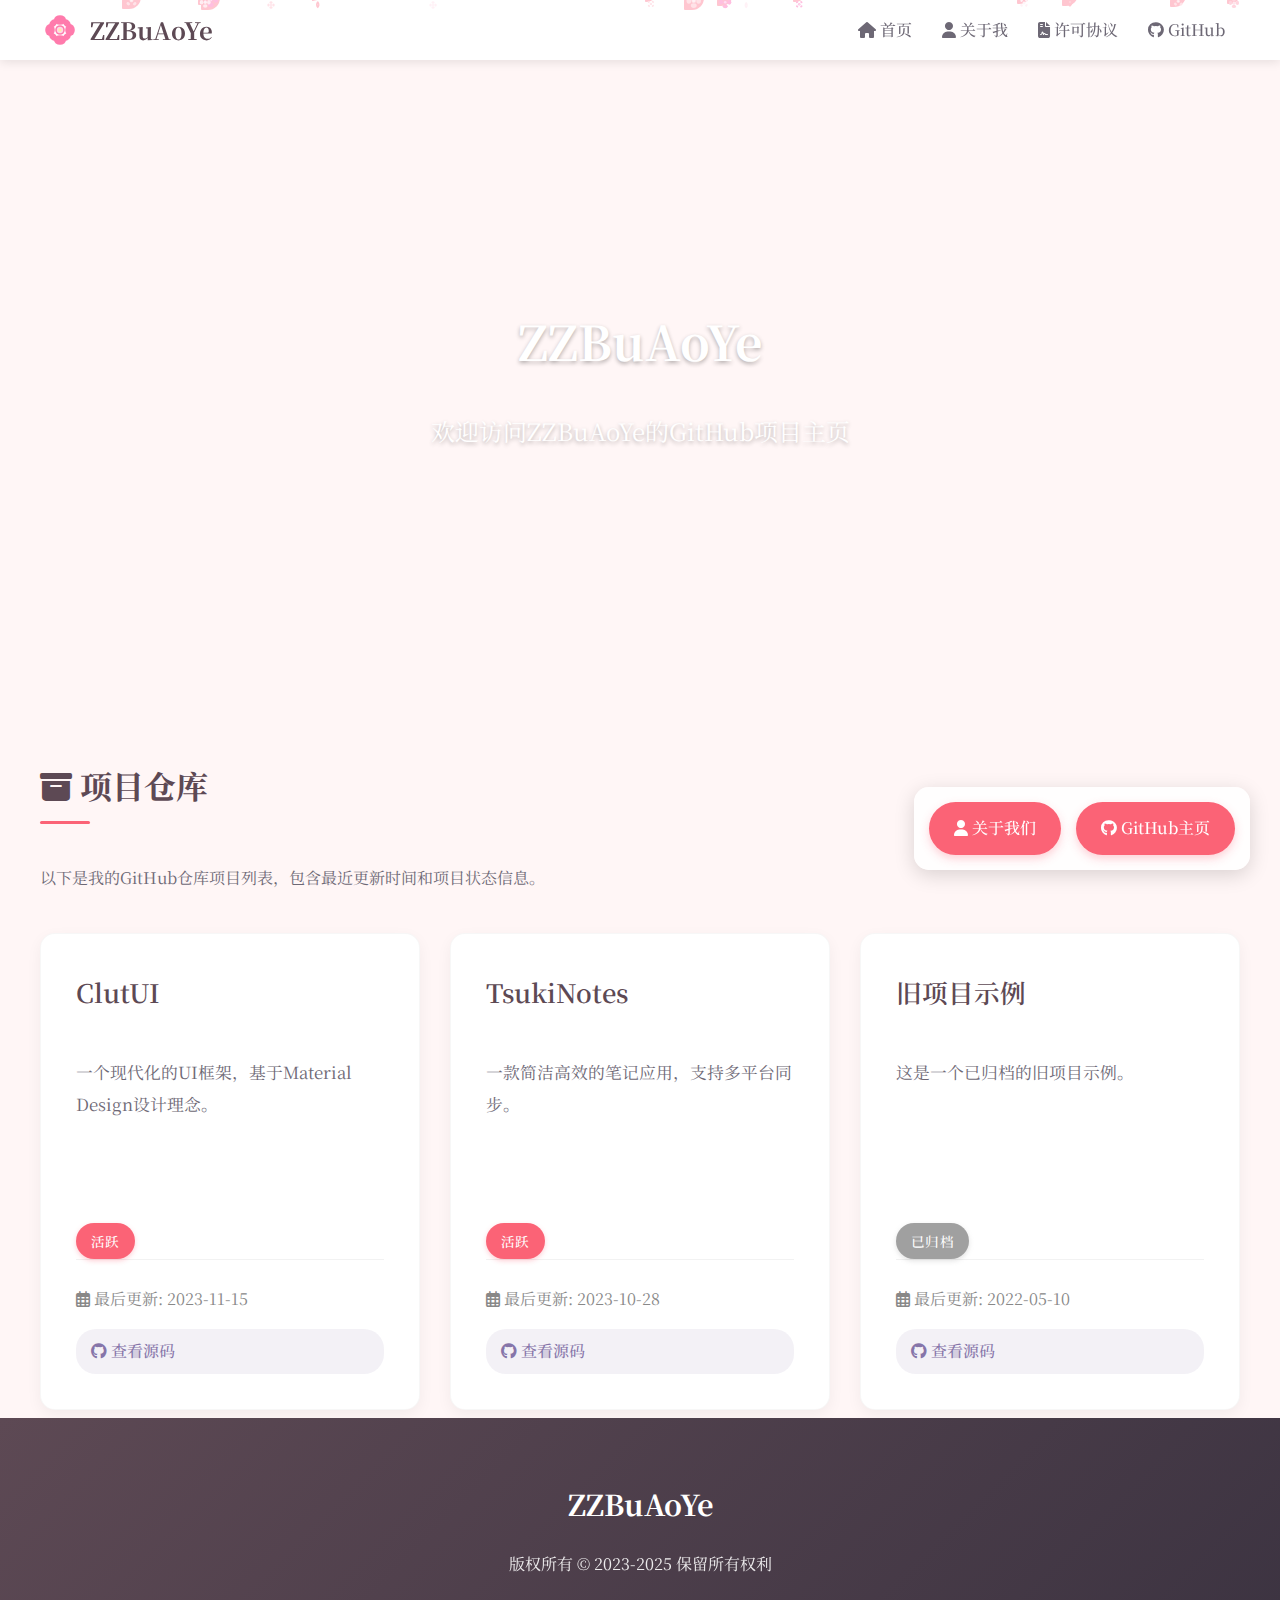
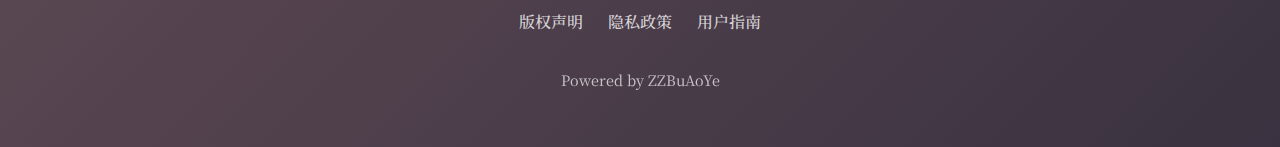
==== commit 82f8dd7c: "update" ====
--- a/index.html
+++ b/index.html
@@ -57,6 +57,7 @@
                 <div class="repo-meta">
                     <span><i class="far fa-calendar-alt"></i> 最后更新: 2023-11-15</span>
                 </div>
+                <a href="https://github.com/buaoyezz/ClutUI" class="github-link" target="_blank"><i class="fab fa-github"></i> 查看源码</a>
             </div>
 
             <div class="repo-card">
@@ -68,6 +69,7 @@
                 <div class="repo-meta">
                     <span><i class="far fa-calendar-alt"></i> 最后更新: 2023-10-28</span>
                 </div>
+                <a href="https://github.com/buaoyezz/TsukiNotes" class="github-link" target="_blank"><i class="fab fa-github"></i> 查看源码</a>
             </div>
 
             <div class="repo-card">
@@ -79,10 +81,11 @@
                 <div class="repo-meta">
                     <span><i class="far fa-calendar-alt"></i> 最后更新: 2022-05-10</span>
                 </div>
+                <a href="https://github.com/buaoyezz/old-project" class="github-link" target="_blank"><i class="fab fa-github"></i> 查看源码</a>
             </div>
         </div>
 
-        <div class="btn-group">
+        <div class="btn-group fixed-btn-group">
             <a href="about/index.html" class="btn"><i class="fas fa-user"></i> 关于我们</a>
             <a href="https://github.com/buaoyezz" class="btn" target="_blank"><i class="fab fa-github"></i> GitHub主页</a>
         </div>
@@ -163,6 +166,7 @@
                     <div class="repo-meta">
                         <span><i class="far fa-calendar-alt"></i> 最后更新: ${updatedDate}</span>
                     </div>
+                    <a href="${repo.html_url}" class="github-link" target="_blank"><i class="fab fa-github"></i> 查看源码</a>
                 `;
                 
                 repoContainer.appendChild(card);
--- a/css/sakura-theme.css
+++ b/css/sakura-theme.css
@@ -193,16 +193,17 @@
 /* 项目卡片样式 */
 .repo-grid {
     display: grid;
-    grid-template-columns: repeat(auto-fill, minmax(300px, 1fr));
-    gap: 30px;
-    margin-top: 30px;
+    grid-template-columns: repeat(auto-fill, minmax(350px, 1fr));
+    row-gap: 100px;
+    column-gap: 30px;
+    margin-top: 40px;
 }
 
 .repo-card {
     background-color: var(--sakura-card-bg);
-    border-radius: 12px;
+    border-radius: 15px;
     box-shadow: var(--sakura-card-shadow);
-    padding: 25px;
+    padding: 35px;
     transition: var(--sakura-transition);
     border: 1px solid rgba(0, 0, 0, 0.03);
     height: 100%;
@@ -234,41 +235,59 @@
 }
 
 .repo-title {
-    font-size: 1.4rem;
+    font-size: 1.6rem;
     margin-top: 0;
-    margin-bottom: 15px;
+    margin-bottom: 25px;
     color: var(--sakura-dark);
     font-weight: 600;
 }
 
 .repo-description {
     color: var(--sakura-text);
-    font-size: 1rem;
-    margin-bottom: 20px;
+    font-size: 1.05rem;
+    margin-bottom: 30px;
     flex-grow: 1;
-    line-height: 1.6;
+    line-height: 1.9;
 }
 
 .repo-meta {
     display: flex;
     justify-content: space-between;
     align-items: center;
-    font-size: 0.9rem;
+    font-size: 1rem;
     color: #888;
     margin-top: auto;
-    padding-top: 15px;
+    padding-top: 25px;
     border-top: 1px solid rgba(0, 0, 0, 0.05);
+}
+
+.github-link {
+    display: inline-block;
+    margin-top: 15px;
+    color: var(--sakura-link);
+    text-decoration: none;
+    font-weight: 500;
+    transition: var(--sakura-transition);
+    padding: 8px 15px;
+    border-radius: 20px;
+    background-color: rgba(134, 117, 169, 0.1);
+}
+
+.github-link:hover {
+    background-color: var(--sakura-link);
+    color: white;
+    transform: translateY(-2px);
 }
 
 .badge {
     display: inline-flex;
     align-items: center;
-    padding: 5px 12px;
+    padding: 6px 15px;
     border-radius: 20px;
-    font-size: 0.8rem;
+    font-size: 0.85rem;
     font-weight: 500;
     color: white;
-    margin-right: 10px;
+    margin-right: 12px;
     letter-spacing: 0.025em;
 }
 
@@ -312,6 +331,18 @@
     margin-top: 40px;
 }
 
+.fixed-btn-group {
+    position: fixed;
+    bottom: 30px;
+    right: 30px;
+    z-index: 100;
+    margin-top: 0;
+    background-color: rgba(255, 255, 255, 0.9);
+    padding: 15px;
+    border-radius: 15px;
+    box-shadow: 0 5px 20px rgba(0, 0, 0, 0.15);
+}
+
 /* 页脚样式 */
 .footer {
     background: linear-gradient(135deg, var(--sakura-dark), #3a3240);
@@ -437,7 +468,9 @@
     }
     
     .repo-grid {
-        grid-template-columns: repeat(auto-fill, minmax(280px, 1fr));
+        grid-template-columns: repeat(auto-fill, minmax(300px, 1fr));
+        row-gap: 90px;
+        column-gap: 25px;
     }
 }
 
@@ -482,6 +515,8 @@
     
     .repo-grid {
         grid-template-columns: 1fr;
+        row-gap: 80px;
+        column-gap: 20px;
     }
     
     .btn-group {
@@ -493,6 +528,19 @@
         width: 100%;
         max-width: 300px;
     }
+    
+    .fixed-btn-group {
+        bottom: 20px;
+        right: 20px;
+        flex-direction: row;
+        width: auto;
+    }
+    
+    .fixed-btn-group .btn {
+        width: auto;
+        padding: 10px 15px;
+        font-size: 0.9rem;
+    }
 }
 
 @media (max-width: 480px) {
@@ -509,6 +557,11 @@
     }
     
     .repo-card {
-        padding: 20px;
+        padding: 30px;
+    }
+    
+    .repo-grid {
+        row-gap: 70px;
+        column-gap: 15px;
     }
 }